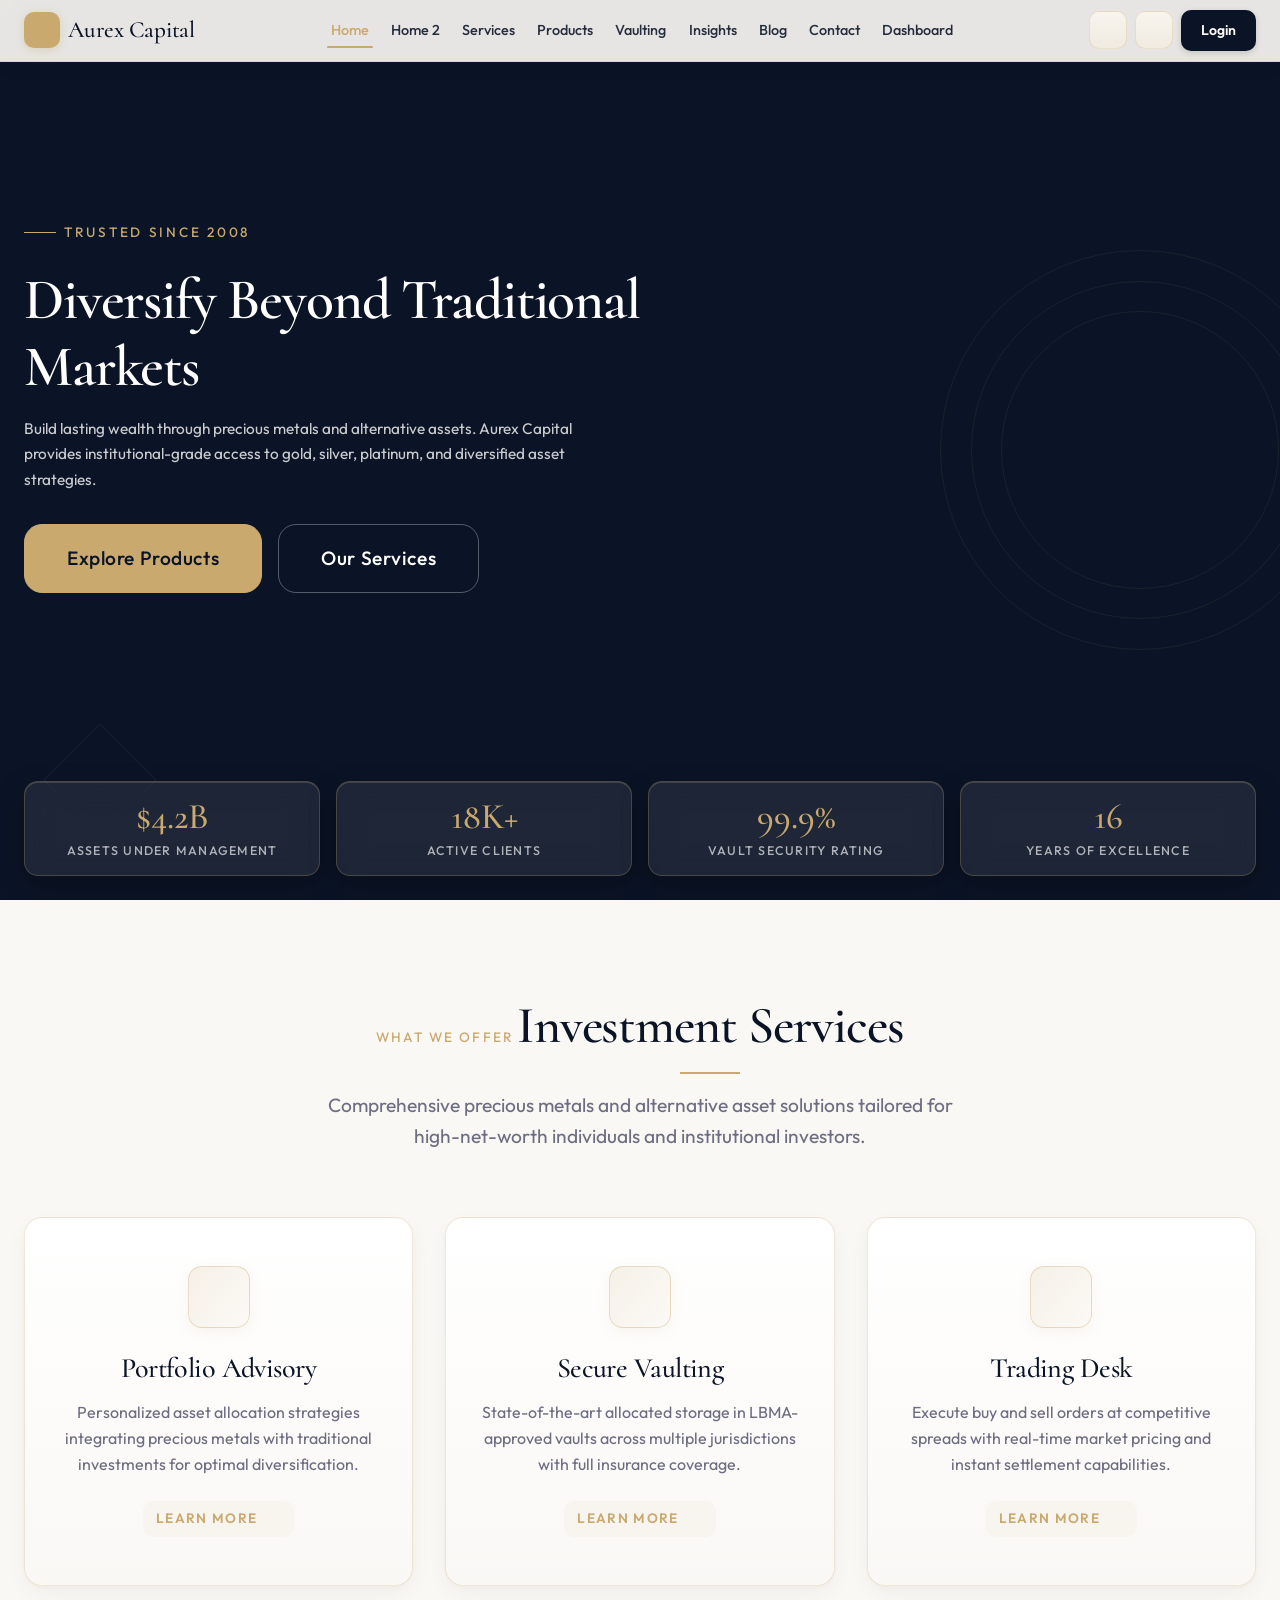
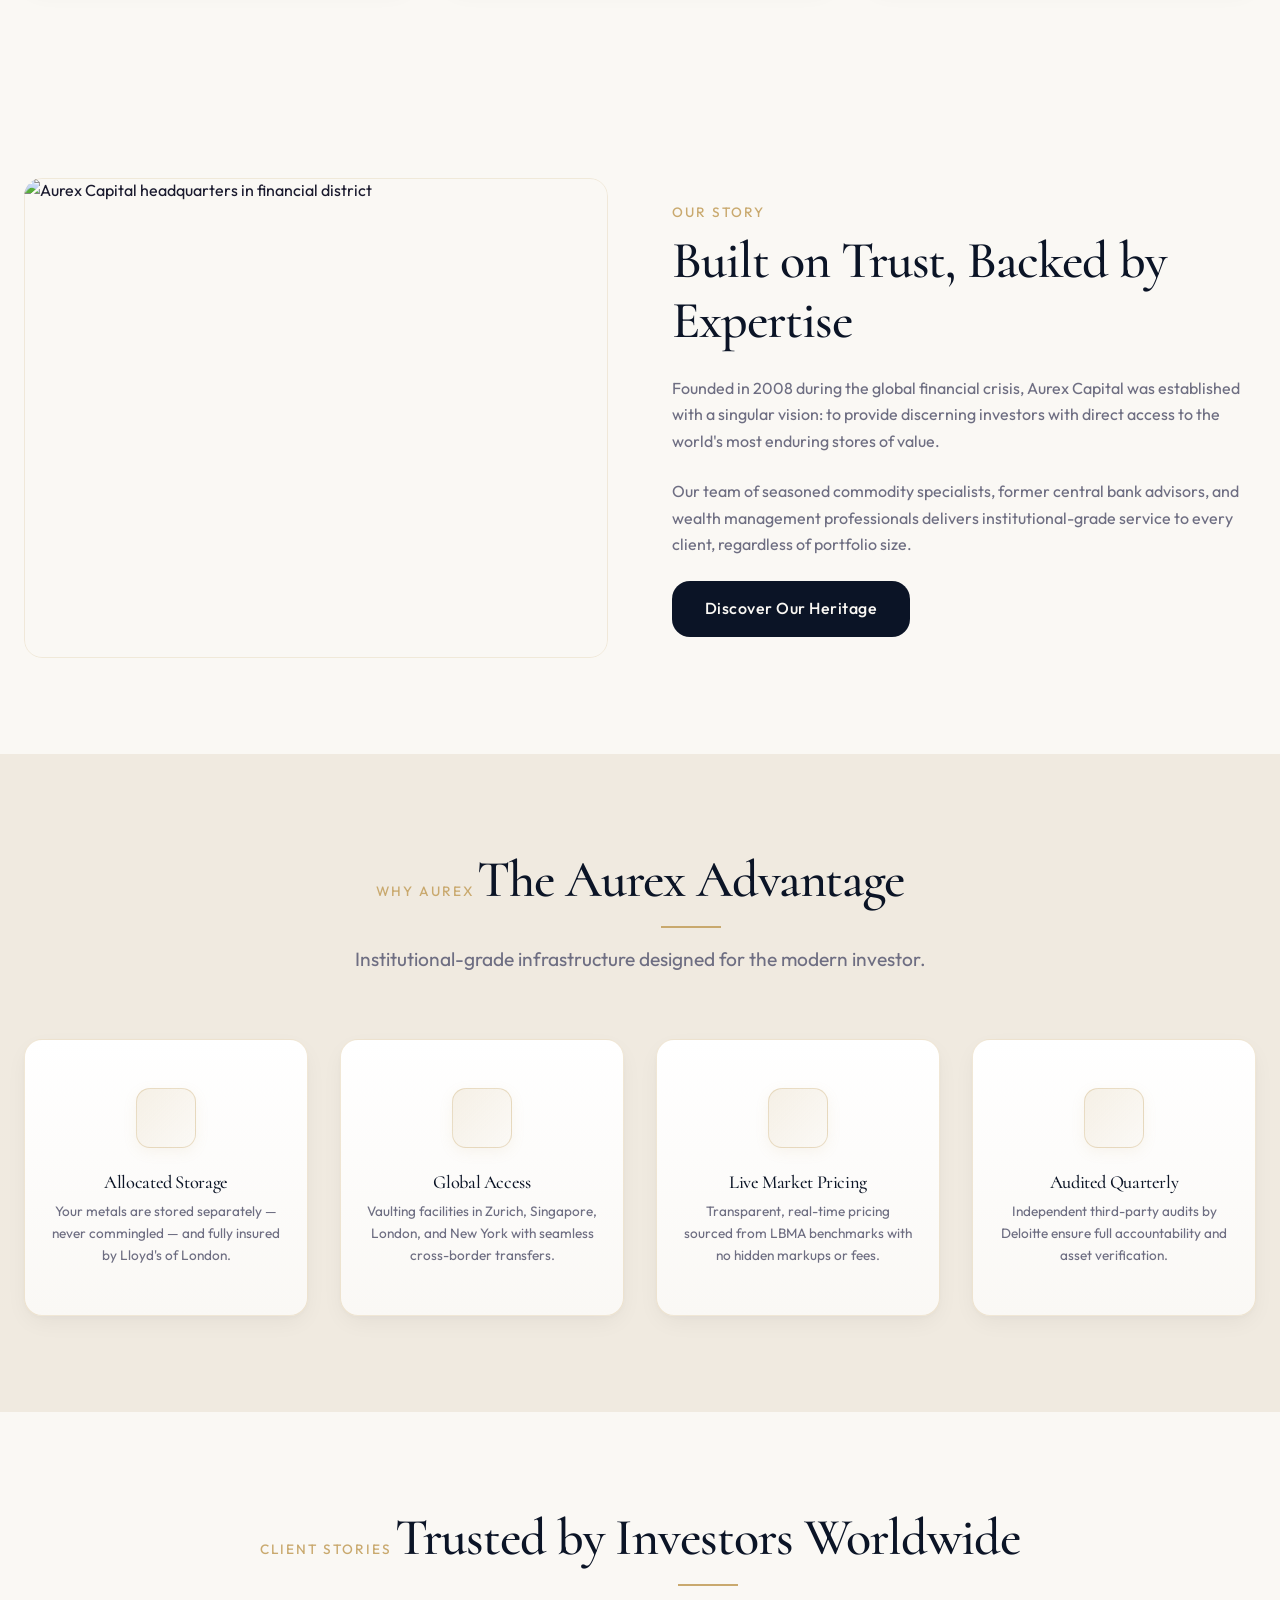
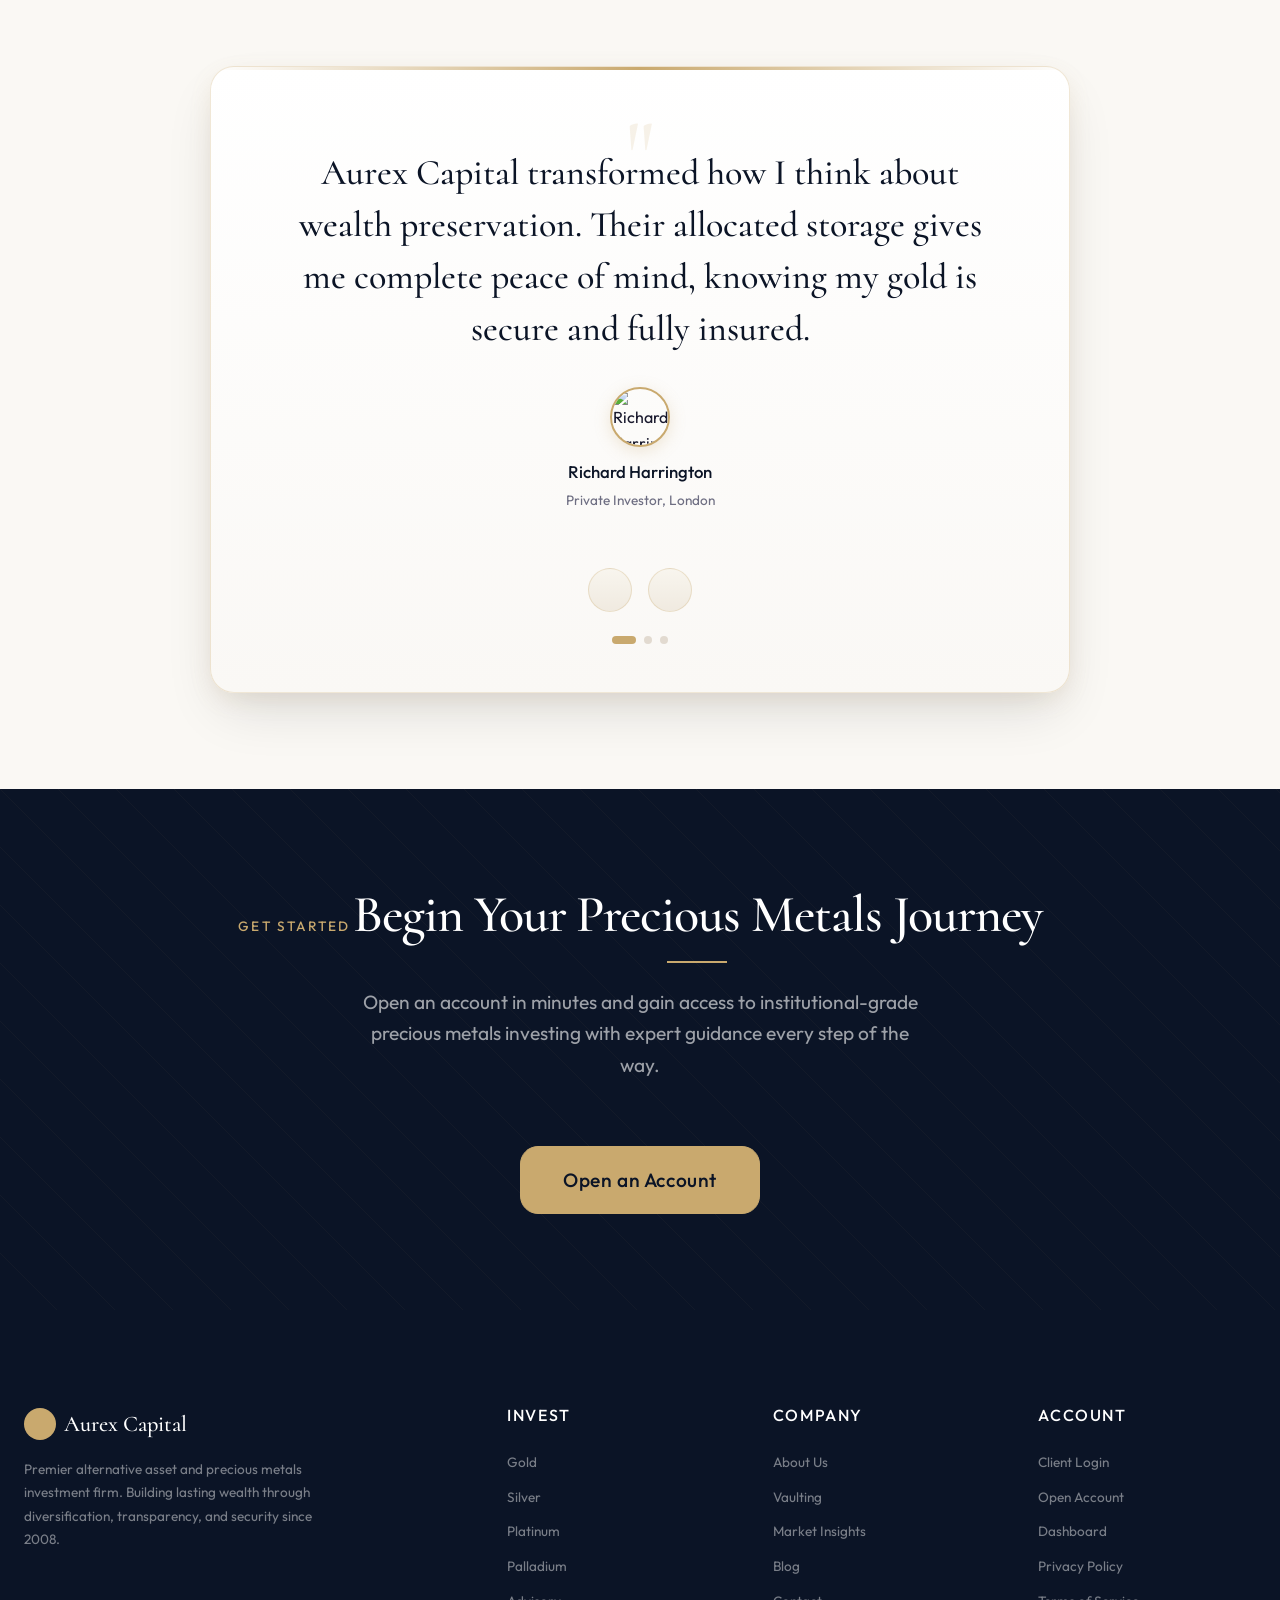
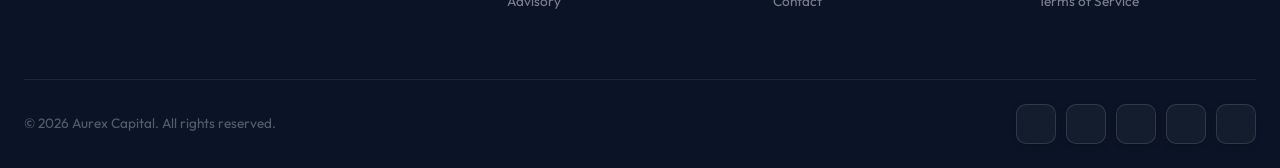
==== index.html @ e2b0d8a0 "Initial commit with updated UI and hero fixes" ====
<!DOCTYPE html>
<html lang="en" data-theme="light">
<head>
  <meta charset="UTF-8">
  <meta name="viewport" content="width=device-width, initial-scale=1.0">
  <title>Aurex Capital — Alternative Asset & Precious Metals</title>
  <meta name="description" content="Aurex Capital is a premier alternative asset and precious metals investment firm offering gold, silver, platinum, and diversified portfolio solutions with secure vaulting.">
  <link rel="icon" type="image/svg+xml" href="assets/images/favicon.svg">
  <link rel="stylesheet" href="assets/css/style.css">
  <link rel="stylesheet" href="assets/css/rtl.css">
  <script src="https://unpkg.com/lucide@latest/dist/umd/lucide.min.js"></script>
  <script type="application/ld+json">
  {
    "@context": "https://schema.org",
    "@type": "FinancialService",
    "name": "Aurex Capital",
    "description": "Alternative asset and precious metals investment firm",
    "url": "https://aurexcapital.com",
    "sameAs": ["https://twitter.com/aurexcapital","https://linkedin.com/company/aurexcapital"]
  }
  </script>
</head>
<body>
  <a href="#main" class="skip-link">Skip to main content</a>

  <!-- ═══ NAVBAR ═══ -->
  <nav class="navbar" role="navigation" aria-label="Main navigation">
    <div class="container navbar__inner">
      <a href="index.html" class="navbar__logo" aria-label="Aurex Capital Home">
        <span class="navbar__logo-icon"><i data-lucide="gem"></i></span>
        Aurex Capital
      </a>

      <div class="navbar__links">
        <a href="index.html" class="navbar__link active">Home</a>
        <a href="home2.html" class="navbar__link">Home 2</a>
        <a href="services.html" class="navbar__link">Services</a>
        <a href="products.html" class="navbar__link">Products</a>
        <a href="vaulting.html" class="navbar__link">Vaulting</a>
        <a href="insights.html" class="navbar__link">Insights</a>
        <a href="blog.html" class="navbar__link">Blog</a>
        <a href="contact.html" class="navbar__link">Contact</a>
        <a href="dashboard.html" class="navbar__link">Dashboard</a>
      </div>

      <div class="navbar__actions">
        <button class="navbar__toggle-btn" data-theme-toggle aria-label="Toggle theme" onclick="toggleTheme()">
          <i data-lucide="moon"></i>
        </button>
        <button class="navbar__toggle-btn" aria-label="Toggle RTL" onclick="toggleRTL()">
          <i data-lucide="arrow-left-right"></i>
        </button>
        <a href="login.html" class="navbar__login-btn">Login</a>
      </div>

      <button class="navbar__hamburger" aria-label="Toggle menu" aria-expanded="false">
        <span></span><span></span><span></span>
      </button>
    </div>

    <!-- Drawer -->
    <div class="navbar__drawer" role="dialog" aria-label="Mobile menu">
      <button class="navbar__drawer-close" aria-label="Close menu"><i data-lucide="x"></i></button>
      <div class="navbar__drawer-links">
        <a href="index.html" class="navbar__drawer-link active">Home</a>
        <a href="home2.html" class="navbar__drawer-link">Home 2</a>
        <a href="services.html" class="navbar__drawer-link">Services</a>
        <a href="products.html" class="navbar__drawer-link">Products</a>
        <a href="vaulting.html" class="navbar__drawer-link">Vaulting</a>
        <a href="insights.html" class="navbar__drawer-link">Insights</a>
        <a href="blog.html" class="navbar__drawer-link">Blog</a>
        <a href="contact.html" class="navbar__drawer-link">Contact</a>
        <a href="dashboard.html" class="navbar__drawer-link">Dashboard</a>
        <a href="login.html" class="navbar__drawer-link">Login</a>
      </div>
      <div class="navbar__drawer-actions">
        <button class="navbar__toggle-btn" data-theme-toggle aria-label="Toggle theme" onclick="toggleTheme()">
          <i data-lucide="moon"></i>
        </button>
        <button class="navbar__toggle-btn" aria-label="Toggle RTL" onclick="toggleRTL()">
          <i data-lucide="arrow-left-right"></i>
        </button>
      </div>
    </div>
    <div class="navbar__overlay"></div>
  </nav>

  <main id="main">
    <!-- ═══ HERO ═══ -->
    <section class="hero">
      <div class="hero__bg">
        <img src="https://images.unsplash.com/photo-1610375461246-83df859d849d?w=1920&q=80" alt="Gold bars arranged in secure vault" loading="eager">
      </div>
      <div class="hero__overlay"></div>
      <div class="hero__deco hero__deco--lines" aria-hidden="true"></div>
      <div class="hero__deco hero__deco--diamond" aria-hidden="true"></div>

      <div class="container">
        <div class="hero__content">
          <span class="hero__label">Trusted Since 2008</span>
          <h1>Diversify Beyond Traditional Markets</h1>
          <p class="hero__desc">Build lasting wealth through precious metals and alternative assets. Aurex Capital provides institutional-grade access to gold, silver, platinum, and diversified asset strategies.</p>
          <div class="hero__btns">
            <a href="products.html" class="btn btn--gold btn--lg">Explore Products</a>
            <a href="services.html" class="btn btn--secondary btn--lg">Our Services</a>
          </div>
        </div>
      </div>

      <div class="hero__stats">
        <div class="container">
          <div class="hero__stats-grid">
            <div class="hero__stat">
              <div class="hero__stat-value">$4.2B</div>
              <div class="hero__stat-label">Assets Under Management</div>
            </div>
            <div class="hero__stat">
              <div class="hero__stat-value">18K+</div>
              <div class="hero__stat-label">Active Clients</div>
            </div>
            <div class="hero__stat">
              <div class="hero__stat-value">99.9%</div>
              <div class="hero__stat-label">Vault Security Rating</div>
            </div>
            <div class="hero__stat">
              <div class="hero__stat-value">16</div>
              <div class="hero__stat-label">Years of Excellence</div>
            </div>
          </div>
        </div>
      </div>
    </section>

    <!-- ═══ SERVICES ═══ -->
    <section class="services" id="services">
      <div class="container">
        <div class="section-header reveal">
          <span class="section-label">What We Offer</span>
          <h2>Investment Services</h2>
          <p>Comprehensive precious metals and alternative asset solutions tailored for high-net-worth individuals and institutional investors.</p>
        </div>
        <div class="grid grid--3">
          <div class="card reveal reveal-delay-1">
            <div class="card__icon"><i data-lucide="bar-chart-3"></i></div>
            <h3>Portfolio Advisory</h3>
            <p>Personalized asset allocation strategies integrating precious metals with traditional investments for optimal diversification.</p>
            <a href="services.html" class="card__link">Learn More <i data-lucide="arrow-right"></i></a>
          </div>
          <div class="card reveal reveal-delay-2">
            <div class="card__icon"><i data-lucide="shield-check"></i></div>
            <h3>Secure Vaulting</h3>
            <p>State-of-the-art allocated storage in LBMA-approved vaults across multiple jurisdictions with full insurance coverage.</p>
            <a href="vaulting.html" class="card__link">Learn More <i data-lucide="arrow-right"></i></a>
          </div>
          <div class="card reveal reveal-delay-3">
            <div class="card__icon"><i data-lucide="repeat"></i></div>
            <h3>Trading Desk</h3>
            <p>Execute buy and sell orders at competitive spreads with real-time market pricing and instant settlement capabilities.</p>
            <a href="products.html" class="card__link">Learn More <i data-lucide="arrow-right"></i></a>
          </div>
        </div>
      </div>
    </section>

    <!-- ═══ ABOUT ═══ -->
    <section class="about" id="about">
      <div class="container">
        <div class="about-split">
          <div class="about-split__img reveal">
            <img src="https://images.unsplash.com/photo-1486406146926-c627a92ad1ab?w=800&q=80" alt="Aurex Capital headquarters in financial district" loading="lazy">
          </div>
          <div class="about-split__content reveal">
            <span class="section-label">Our Story</span>
            <h2>Built on Trust, Backed by Expertise</h2>
            <p>Founded in 2008 during the global financial crisis, Aurex Capital was established with a singular vision: to provide discerning investors with direct access to the world's most enduring stores of value.</p>
            <p>Our team of seasoned commodity specialists, former central bank advisors, and wealth management professionals delivers institutional-grade service to every client, regardless of portfolio size.</p>
            <a href="about.html" class="btn btn--primary">Discover Our Heritage</a>
          </div>
        </div>
      </div>
    </section>

    <!-- ═══ FEATURES ═══ -->
    <section class="features" id="features">
      <div class="container">
        <div class="section-header reveal">
          <span class="section-label">Why Aurex</span>
          <h2>The Aurex Advantage</h2>
          <p>Institutional-grade infrastructure designed for the modern investor.</p>
        </div>
        <div class="grid grid--4">
          <div class="feature-item reveal reveal-delay-1">
            <div class="feature-item__icon"><i data-lucide="lock"></i></div>
            <h4>Allocated Storage</h4>
            <p>Your metals are stored separately — never commingled — and fully insured by Lloyd's of London.</p>
          </div>
          <div class="feature-item reveal reveal-delay-2">
            <div class="feature-item__icon"><i data-lucide="globe"></i></div>
            <h4>Global Access</h4>
            <p>Vaulting facilities in Zurich, Singapore, London, and New York with seamless cross-border transfers.</p>
          </div>
          <div class="feature-item reveal reveal-delay-3">
            <div class="feature-item__icon"><i data-lucide="trending-up"></i></div>
            <h4>Live Market Pricing</h4>
            <p>Transparent, real-time pricing sourced from LBMA benchmarks with no hidden markups or fees.</p>
          </div>
          <div class="feature-item reveal reveal-delay-4">
            <div class="feature-item__icon"><i data-lucide="scan"></i></div>
            <h4>Audited Quarterly</h4>
            <p>Independent third-party audits by Deloitte ensure full accountability and asset verification.</p>
          </div>
        </div>
      </div>
    </section>

    <!-- ═══ TESTIMONIALS ═══ -->
    <section class="testimonials" id="testimonials">
      <div class="container">
        <div class="section-header reveal">
          <span class="section-label">Client Stories</span>
          <h2>Trusted by Investors Worldwide</h2>
        </div>
        <div class="testimonials__slider reveal">
          <div class="testimonials__track">
            <div class="testimonial">
              <p class="testimonial__quote">Aurex Capital transformed how I think about wealth preservation. Their allocated storage gives me complete peace of mind, knowing my gold is secure and fully insured.</p>
              <div class="testimonial__author">
                <img src="https://images.unsplash.com/photo-1560250097-0b93528c311a?w=100&q=80" alt="Richard Harrington" class="testimonial__avatar" loading="lazy">
                <span class="testimonial__name">Richard Harrington</span>
                <span class="testimonial__role">Private Investor, London</span>
              </div>
            </div>
            <div class="testimonial">
              <p class="testimonial__quote">The portfolio advisory team helped us allocate 15% of our endowment into precious metals. The diversification has meaningfully reduced our overall portfolio volatility.</p>
              <div class="testimonial__author">
                <img src="https://images.unsplash.com/photo-1573496359142-b8d87734a5a2?w=100&q=80" alt="Sarah Chen" class="testimonial__avatar" loading="lazy">
                <span class="testimonial__name">Sarah Chen</span>
                <span class="testimonial__role">CIO, Chen Family Office</span>
              </div>
            </div>
            <div class="testimonial">
              <p class="testimonial__quote">What sets Aurex apart is their transparency. Real-time pricing, quarterly audits, and a client portal that lets me see exactly where my assets are stored at any moment.</p>
              <div class="testimonial__author">
                <img src="https://images.unsplash.com/photo-1472099645785-5658abf4ff4e?w=100&q=80" alt="Marcus Adler" class="testimonial__avatar" loading="lazy">
                <span class="testimonial__name">Marcus Adler</span>
                <span class="testimonial__role">Wealth Manager, Zurich</span>
              </div>
            </div>
          </div>
          <div class="testimonials__nav">
            <button class="prev-btn" aria-label="Previous testimonial"><i data-lucide="chevron-left"></i></button>
            <button class="next-btn" aria-label="Next testimonial"><i data-lucide="chevron-right"></i></button>
          </div>
          <div class="testimonials__dots"></div>
        </div>
      </div>
    </section>

    <!-- ═══ CTA ═══ -->
    <section class="cta">
      <div class="cta__deco" aria-hidden="true"></div>
      <div class="container">
        <div class="section-header reveal">
          <span class="section-label">Get Started</span>
          <h2>Begin Your Precious Metals Journey</h2>
          <p>Open an account in minutes and gain access to institutional-grade precious metals investing with expert guidance every step of the way.</p>
        </div>
        <div class="reveal" style="text-align:center;">
          <a href="register.html" class="btn btn--gold btn--lg">Open an Account</a>
        </div>
      </div>
    </section>
  </main>

  <!-- ═══ FOOTER ═══ -->
  <footer class="footer">
    <div class="container">
      <div class="footer__grid">
        <div class="footer__brand">
          <div class="footer__logo">
            <span class="footer__logo-icon"><i data-lucide="gem"></i></span>
            Aurex Capital
          </div>
          <p>Premier alternative asset and precious metals investment firm. Building lasting wealth through diversification, transparency, and security since 2008.</p>
        </div>
        <div class="footer__col">
          <h4>Invest</h4>
          <ul>
            <li><a href="products.html">Gold</a></li>
            <li><a href="products.html">Silver</a></li>
            <li><a href="products.html">Platinum</a></li>
            <li><a href="products.html">Palladium</a></li>
            <li><a href="services.html">Advisory</a></li>
          </ul>
        </div>
        <div class="footer__col">
          <h4>Company</h4>
          <ul>
            <li><a href="about.html">About Us</a></li>
            <li><a href="vaulting.html">Vaulting</a></li>
            <li><a href="insights.html">Market Insights</a></li>
            <li><a href="blog.html">Blog</a></li>
            <li><a href="contact.html">Contact</a></li>
          </ul>
        </div>
        <div class="footer__col">
          <h4>Account</h4>
          <ul>
            <li><a href="login.html">Client Login</a></li>
            <li><a href="register.html">Open Account</a></li>
            <li><a href="dashboard.html">Dashboard</a></li>
            <li><a href="#">Privacy Policy</a></li>
            <li><a href="#">Terms of Service</a></li>
          </ul>
        </div>
      </div>
      <div class="footer__bottom">
        <p>&copy; 2026 Aurex Capital. All rights reserved.</p>
        <div class="footer__socials">
          <a href="#" class="footer__social" aria-label="LinkedIn" title="LinkedIn"><i data-lucide="linkedin"></i></a>
          <a href="#" class="footer__social" aria-label="Twitter" title="Twitter / X"><i data-lucide="twitter"></i></a>
          <a href="#" class="footer__social" aria-label="Instagram" title="Instagram"><i data-lucide="instagram"></i></a>
          <a href="#" class="footer__social" aria-label="YouTube" title="YouTube"><i data-lucide="youtube"></i></a>
          <a href="#" class="footer__social" aria-label="Facebook" title="Facebook"><i data-lucide="facebook"></i></a>
        </div>
      </div>
    </div>
  </footer>

  <script src="assets/js/main.js"></script>
</body>
</html>
---- assets/css/style.css ----
/* ═══════════════════════════════════════════════════════════════════
   AUREX CAPITAL — DESIGN SYSTEM & STYLES
   Aesthetic: Luxury-Refined Art-Deco
   Colors: Deep Navy · Burnished Gold · Warm Ivory
   ═══════════════════════════════════════════════════════════════════ */

/* ── Google Fonts ────────────────────────────────────────────────── */
@import url('https://fonts.googleapis.com/css2?family=Cormorant:ital,wght@0,300..700;1,300..700&family=Outfit:wght@100..900&display=swap');

/* ── CSS Custom Properties ───────────────────────────────────────── */
:root {
  /* Brand */
  --gold: #C9A96E;
  --gold-light: #D9C08E;
  --gold-dark: #A8894E;
  --navy: #0B1426;
  --navy-light: #162040;
  --ivory: #F5F0E8;

  /* Semantic Colors */
  --color-bg: #FAF8F4;
  --color-surface: #FFFFFF;
  --color-surface-alt: #F0EAE0;
  --color-text: #1A1A2E;
  --color-text-muted: #6E6E82;
  --color-heading: #0B1426;
  --color-border: #E2DAD0;
  --color-accent: #C9A96E;
  --color-primary-btn-bg: #0B1426;
  --color-primary-btn-text: #FAF8F4;
  --color-secondary-btn-bg: transparent;
  --color-secondary-btn-text: #0B1426;
  --color-secondary-btn-border: #0B1426;
  --color-error: #C94444;
  --color-success: #3A8A5C;
  --color-overlay: rgba(11, 20, 38, 0.55);
  --color-nav-bg: rgba(250, 248, 244, 0.92);
  --color-drawer-bg: #FFFFFF;
  --color-gold-glow: rgba(201, 169, 110, 0.15);

  /* Typography */
  --font-heading: 'Cormorant', serif;
  --font-body: 'Outfit', sans-serif;

  /* Weights */
  --weight-h1: 580;
  --weight-h2: 540;
  --weight-h3: 520;
  --weight-h4: 500;
  --weight-body: 420;
  --weight-lead: 460;
  --weight-btn: 510;
  --weight-label: 470;
  --weight-caption: 400;
  --weight-bold-inline: 500;

  /* Sizes */
  --size-h1: 4.5rem;
  --size-h2: 3.25rem;
  --size-h3: 2.25rem;
  --size-h4: 1.75rem;
  --size-body: 1rem;
  --size-lead: 1.2rem;
  --size-btn: 1rem;
  --size-label: 0.95rem;
  --size-caption: 0.85rem;

  /* Spacing (8px base) */
  --space-1: 0.5rem;
  --space-2: 1rem;
  --space-3: 1.5rem;
  --space-4: 2rem;
  --space-5: 3rem;
  --space-6: 4rem;
  --space-7: 6rem;
  --space-8: 8rem;

  /* Border Radius System */
  --radius-xs: 6px;
  --radius-sm: 10px;
  --radius-md: 14px;
  --radius: 18px;
  --radius-lg: 24px;
  --radius-xl: 32px;
  --radius-full: 9999px;

  /* Shadow System */
  --shadow-sm: 0 2px 8px rgba(11, 20, 38, 0.04);
  --shadow: 0 4px 20px -2px rgba(11, 20, 38, 0.06), 0 2px 6px -1px rgba(11, 20, 38, 0.03);
  --shadow-lg: 0 16px 36px -6px rgba(11, 20, 38, 0.10), 0 4px 12px -2px rgba(11, 20, 38, 0.04);
  --shadow-xl: 0 24px 56px -12px rgba(11, 20, 38, 0.14), 0 8px 24px -4px rgba(201, 169, 110, 0.16);

  /* Box UI Design System Tokens */
  --box-bg: linear-gradient(180deg, #FFFFFF 0%, #FAF8F5 100%);
  --box-bg-elevated: linear-gradient(180deg, #FFFFFF 0%, #F5F0E8 100%);
  --box-bg-subtle: linear-gradient(180deg, #F8F5EE 0%, #F0EAE0 100%);
  --box-bg-glass: rgba(255, 255, 255, 0.88);
  --box-border: rgba(201, 169, 110, 0.28);
  --box-border-subtle: rgba(11, 20, 38, 0.08);
  --box-border-hover: rgba(201, 169, 110, 0.75);
  --box-shadow: 0 2px 4px rgba(11, 20, 38, 0.02), 0 8px 24px -4px rgba(11, 20, 38, 0.06), inset 0 1px 0 rgba(255, 255, 255, 0.95);
  --box-shadow-hover: 0 20px 40px -8px rgba(11, 20, 38, 0.12), 0 4px 14px -2px rgba(11, 20, 38, 0.05), 0 0 28px -4px rgba(201, 169, 110, 0.28), inset 0 1px 0 #FFFFFF;
  --box-shadow-elevated: 0 24px 56px -12px rgba(11, 20, 38, 0.14), 0 8px 24px -4px rgba(201, 169, 110, 0.18), inset 0 1px 0 #FFFFFF;
  --box-stat-bg: rgba(255, 255, 255, 0.08);
  --box-stat-border: rgba(201, 169, 110, 0.25);

  /* Transitions */
  --transition: 0.3s cubic-bezier(0.2, 0.8, 0.2, 1);
  --transition-slow: 0.5s cubic-bezier(0.2, 0.8, 0.2, 1);

  /* Container */
  --container-max: 1280px;
  --container-narrow: 960px;
  --container-padding: var(--space-3);
}

/* ── Dark Mode Overrides ─────────────────────────────────────────── */
[data-theme="dark"] {
  --color-bg: #0A0E1A;
  --color-surface: #131A2C;
  --color-surface-alt: #1A2340;
  --color-text: #EDE8DF;
  --color-text-muted: #8A8A9C;
  --color-heading: #F0EBE3;
  --color-border: #263050;
  --color-primary-btn-bg: #C9A96E;
  --color-primary-btn-text: #0A0E1A;
  --color-secondary-btn-text: #C9A96E;
  --color-secondary-btn-border: #C9A96E;
  --color-overlay: rgba(0, 0, 0, 0.6);
  --color-nav-bg: rgba(10, 14, 26, 0.92);
  --color-drawer-bg: #131A2C;
  --color-gold-glow: rgba(201, 169, 110, 0.10);
  --shadow-sm: 0 2px 8px rgba(0, 0, 0, 0.3);
  --shadow: 0 4px 24px -2px rgba(0, 0, 0, 0.45);
  --shadow-lg: 0 16px 40px rgba(0, 0, 0, 0.55);
  --shadow-xl: 0 28px 60px rgba(0, 0, 0, 0.75);

  /* Dark Mode Box UI Tokens */
  --box-bg: linear-gradient(180deg, #151D30 0%, #0F1626 100%);
  --box-bg-elevated: linear-gradient(180deg, #1A243C 0%, #121A2C 100%);
  --box-bg-subtle: linear-gradient(180deg, #1C2742 0%, #151E32 100%);
  --box-bg-glass: rgba(19, 26, 44, 0.88);
  --box-border: rgba(201, 169, 110, 0.22);
  --box-border-subtle: rgba(255, 255, 255, 0.08);
  --box-border-hover: rgba(201, 169, 110, 0.85);
  --box-shadow: 0 4px 24px -2px rgba(0, 0, 0, 0.5), 0 2px 6px rgba(0, 0, 0, 0.35), inset 0 1px 0 rgba(201, 169, 110, 0.18);
  --box-shadow-hover: 0 24px 50px -10px rgba(0, 0, 0, 0.75), 0 0 35px rgba(201, 169, 110, 0.3), inset 0 1px 0 rgba(201, 169, 110, 0.4);
  --box-shadow-elevated: 0 30px 65px -12px rgba(0, 0, 0, 0.88), 0 0 40px rgba(201, 169, 110, 0.24), inset 0 1px 0 rgba(201, 169, 110, 0.45);
  --box-stat-bg: rgba(255, 255, 255, 0.04);
  --box-stat-border: rgba(201, 169, 110, 0.22);
}

/* ── Reset ───────────────────────────────────────────────────────── */
*, *::before, *::after {
  margin: 0;
  padding: 0;
  box-sizing: border-box;
}

html {
  scroll-behavior: smooth;
  -webkit-text-size-adjust: 100%;
}

body {
  font-family: var(--font-body);
  font-weight: var(--weight-body);
  font-size: var(--size-body);
  line-height: 1.6;
  color: var(--color-text);
  background-color: var(--color-bg);
  transition: background var(--transition), color var(--transition);
  overflow-x: hidden;
  -webkit-font-smoothing: antialiased;
  -moz-osx-font-smoothing: grayscale;
}

img {
  max-width: 100%;
  height: auto;
  display: block;
}

a {
  text-decoration: none;
  color: inherit;
  transition: color var(--transition);
}

ul, ol {
  list-style: none;
}

button, input, textarea, select {
  font-family: inherit;
  font-size: inherit;
  border: none;
  outline: none;
  background: none;
}

button {
  cursor: pointer;
}

/* ── Typography ──────────────────────────────────────────────────── */
h1, h2, h3, h4, h5, h6 {
  font-family: var(--font-heading);
  color: var(--color-heading);
  line-height: 1.15;
  letter-spacing: -0.02em;
  transition: color var(--transition);
}

h1 {
  font-size: var(--size-h1);
  font-weight: var(--weight-h1);
}

h2 {
  font-size: var(--size-h2);
  font-weight: var(--weight-h2);
}

h3 {
  font-size: var(--size-h3);
  font-weight: var(--weight-h3);
}

h4 {
  font-size: var(--size-h4);
  font-weight: var(--weight-h4);
}

p {
  line-height: 1.65;
  color: var(--color-text-muted);
  transition: color var(--transition);
}

.lead {
  font-size: var(--size-lead);
  font-weight: var(--weight-lead);
  line-height: 1.6;
}

.text-accent {
  color: var(--color-accent);
}

.text-center {
  text-align: center;
}

/* ── Layout ──────────────────────────────────────────────────────── */
.container {
  width: 100%;
  max-width: var(--container-max);
  margin-inline: auto;
  padding-inline: var(--container-padding);
}

.container--narrow {
  max-width: var(--container-narrow);
}

section {
  padding-block: var(--space-7);
}

.section-header {
  text-align: center;
  margin-block-end: var(--space-6);
}

.section-header h2 {
  margin-block-end: var(--space-2);
  position: relative;
  display: inline-block;
}

.section-header p {
  max-width: 640px;
  margin-inline: auto;
  font-size: var(--size-lead);
}

.section-label {
  display: inline-block;
  font-family: var(--font-body);
  font-size: var(--size-caption);
  font-weight: var(--weight-label);
  text-transform: uppercase;
  letter-spacing: 0.15em;
  color: var(--color-accent);
  margin-block-end: var(--space-1);
}

/* Gold decorative line under section headers */
.section-header h2::after {
  content: '';
  display: block;
  width: 60px;
  height: 2px;
  background: var(--gold);
  margin-inline: auto;
  margin-block-start: var(--space-2);
}

/* ── Grid System ─────────────────────────────────────────────────── */
.grid {
  display: grid;
  gap: var(--space-4);
}

.grid--2 { grid-template-columns: repeat(2, 1fr); }
.grid--3 { grid-template-columns: repeat(3, 1fr); }
.grid--4 { grid-template-columns: repeat(4, 1fr); }

/* ── Buttons ─────────────────────────────────────────────────────── */
.btn {
  display: inline-flex;
  align-items: center;
  justify-content: center;
  gap: var(--space-1);
  padding: 14px 32px;
  font-family: var(--font-body);
  font-size: var(--size-btn);
  font-weight: var(--weight-btn);
  letter-spacing: 0.03em;
  border-radius: var(--radius);
  transition: all var(--transition);
  white-space: nowrap;
  cursor: pointer;
  position: relative;
  overflow: hidden;
}

.btn--primary {
  background: var(--color-primary-btn-bg);
  color: var(--color-primary-btn-text);
  border: 1px solid transparent;
}

.btn--primary:hover {
  background: var(--gold);
  color: var(--navy);
  transform: translateY(-2px);
  box-shadow: 0 6px 24px var(--color-gold-glow);
}

.btn--secondary {
  background: var(--color-secondary-btn-bg);
  color: var(--color-secondary-btn-text);
  border: 1px solid var(--color-secondary-btn-border);
}

.btn--secondary:hover {
  background: var(--color-secondary-btn-border);
  color: var(--color-primary-btn-text);
  transform: translateY(-2px);
}

.btn--gold {
  background: var(--gold);
  color: var(--navy);
  border: 1px solid var(--gold);
}

.btn--gold:hover {
  background: var(--gold-dark);
  border-color: var(--gold-dark);
  transform: translateY(-2px);
  box-shadow: 0 6px 24px var(--color-gold-glow);
}

.btn--sm {
  padding: 10px 22px;
  font-size: var(--size-caption);
}

.btn--lg {
  padding: 18px 42px;
  font-size: var(--size-lead);
}

.btn i {
  width: 18px;
  height: 18px;
}

/* Focus states */
.btn:focus-visible {
  outline: 2px solid var(--gold);
  outline-offset: 2px;
}

/* ═══════════════════════════════════════════════════════════════════
   NAVBAR
   ═══════════════════════════════════════════════════════════════════ */
.navbar {
  position: fixed;
  top: 0;
  inset-inline: 0;
  z-index: 1000;
  padding-block: 10px;
  background: var(--color-nav-bg);
  backdrop-filter: blur(16px);
  -webkit-backdrop-filter: blur(16px);
  border-block-end: 1px solid var(--box-border);
  box-shadow: 0 4px 20px -2px rgba(11, 20, 38, 0.08);
  transition: all var(--transition);
}

.navbar.scrolled {
  background: var(--color-nav-bg);
  backdrop-filter: blur(20px);
  -webkit-backdrop-filter: blur(20px);
  border-block-end: 1px solid var(--box-border-hover);
  box-shadow: 0 8px 24px -4px rgba(11, 20, 38, 0.16);
  padding-block: 8px;
}

.navbar__inner {
  display: flex;
  align-items: center;
  justify-content: space-between;
  gap: 12px;
}

.navbar__logo {
  display: flex;
  align-items: center;
  gap: 8px;
  font-family: var(--font-heading);
  font-size: 1.45rem;
  font-weight: var(--weight-h3);
  color: var(--color-heading);
  letter-spacing: -0.01em;
  z-index: 1001;
  flex-shrink: 0;
  white-space: nowrap;
  text-decoration: none;
}

.navbar__logo-icon {
  width: 36px;
  height: 36px;
  background: var(--gold);
  border-radius: var(--radius-sm);
  display: flex;
  align-items: center;
  justify-content: center;
  color: var(--navy);
  flex-shrink: 0;
  box-shadow: 0 2px 8px rgba(201, 169, 110, 0.35);
}

.navbar__logo-icon i {
  width: 20px;
  height: 20px;
}

.navbar__links {
  display: flex;
  align-items: center;
  gap: clamp(8px, 1.1vw, 16px);
  flex-shrink: 1;
  flex-wrap: nowrap;
}

.navbar__link {
  font-size: 0.9rem;
  font-weight: 500;
  color: var(--color-heading);
  opacity: 0.88;
  position: relative;
  padding: 6px 4px;
  white-space: nowrap;
  transition: all var(--transition);
  text-decoration: none;
}

.navbar__link::after {
  content: '';
  position: absolute;
  inset-inline-start: 0;
  bottom: 0;
  width: 0;
  height: 2px;
  background: var(--gold);
  border-radius: 1px;
  transition: width var(--transition);
}

.navbar__link:hover,
.navbar__link.active {
  color: var(--gold);
  opacity: 1;
}

.navbar__link:hover::after,
.navbar__link.active::after {
  width: 100%;
}

.navbar__actions {
  display: flex;
  align-items: center;
  gap: 8px;
  flex-shrink: 0;
}

.navbar__toggle-btn {
  width: 38px;
  height: 38px;
  border-radius: var(--radius-sm);
  display: inline-flex;
  align-items: center;
  justify-content: center;
  color: var(--color-heading);
  background: var(--box-bg-subtle);
  border: 1px solid var(--box-border);
  transition: all var(--transition);
  flex-shrink: 0;
  cursor: pointer;
}

.navbar__toggle-btn:hover {
  background: rgba(201, 169, 110, 0.16);
  color: var(--gold);
  border-color: var(--gold);
  transform: translateY(-1px);
}

.navbar__toggle-btn i {
  width: 18px;
  height: 18px;
}

.navbar__login-btn {
  padding: 9px 20px;
  font-size: 0.88rem;
  font-weight: 600;
  background: var(--color-primary-btn-bg);
  color: var(--color-primary-btn-text);
  border-radius: var(--radius-sm);
  transition: all var(--transition);
  white-space: nowrap;
  flex-shrink: 0;
  text-decoration: none;
  box-shadow: 0 2px 6px rgba(0, 0, 0, 0.15);
}

.navbar__login-btn:hover {
  background: var(--gold);
  color: var(--navy);
  transform: translateY(-1px);
  box-shadow: 0 4px 14px rgba(201, 169, 110, 0.3);
}

/* Hamburger */
.navbar__hamburger {
  display: none;
  flex-direction: column;
  justify-content: center;
  align-items: center;
  width: 40px;
  height: 40px;
  gap: 5px;
  cursor: pointer;
  z-index: 1001;
  background: var(--box-bg-subtle);
  border: 1px solid var(--box-border);
  border-radius: var(--radius-sm);
  transition: all var(--transition);
  flex-shrink: 0;
}

.navbar__hamburger:hover {
  border-color: var(--gold);
  background: rgba(201, 169, 110, 0.12);
}

.navbar__hamburger span {
  display: block;
  width: 20px;
  height: 2px;
  background: var(--color-heading);
  transition: all var(--transition);
  border-radius: 1px;
}

.navbar__hamburger.open span:nth-child(1) {
  transform: rotate(45deg) translate(4px, 5px);
}
.navbar__hamburger.open span:nth-child(2) {
  opacity: 0;
}
.navbar__hamburger.open span:nth-child(3) {
  transform: rotate(-45deg) translate(4px, -5px);
}

/* Drawer */
.navbar__drawer {
  position: fixed;
  top: 0;
  inset-inline-end: 0;
  width: min(340px, 88vw);
  height: 100vh;
  height: 100dvh;
  max-height: 100dvh;
  background: var(--color-drawer-bg);
  box-shadow: var(--shadow-xl);
  transform: translateX(100%);
  transition: transform var(--transition);
  z-index: 1200;
  display: none;
  flex-direction: column;
  padding: 16px 20px;
  overflow-y: auto;
  -webkit-overflow-scrolling: touch;
}

[dir="rtl"] .navbar__drawer {
  transform: translateX(-100%);
}

.navbar__drawer.open {
  transform: translateX(0);
}

.navbar__drawer-close {
  position: absolute;
  top: 14px;
  inset-inline-end: 16px;
  width: 38px;
  height: 38px;
  display: flex;
  align-items: center;
  justify-content: center;
  color: var(--color-heading);
  background: var(--box-bg-subtle);
  border-radius: var(--radius-sm);
  border: 1px solid var(--box-border);
  transition: all var(--transition);
  cursor: pointer;
  z-index: 10;
}

.navbar__drawer-close:hover {
  background: rgba(201, 169, 110, 0.16);
  color: var(--gold);
  border-color: var(--gold);
}

.navbar__drawer-close i {
  width: 20px;
  height: 20px;
}

.navbar__drawer-links {
  display: flex;
  flex-direction: column;
  gap: 3px;
  margin-block-start: 46px;
  margin-block-end: 14px;
}

.navbar__drawer-link {
  display: flex;
  align-items: center;
  padding: 10px 14px;
  min-height: 42px;
  font-size: 0.95rem;
  font-weight: 500;
  color: var(--color-heading);
  border-radius: var(--radius-sm);
  border-block-end: 1px solid var(--box-border-subtle);
  transition: all var(--transition);
  text-decoration: none;
}

.navbar__drawer-link:hover,
.navbar__drawer-link.active {
  background: var(--box-bg-subtle);
  color: var(--gold);
  border-color: var(--box-border);
  padding-inline-start: 18px;
}

.navbar__drawer-link.active {
  font-weight: 600;
}

.navbar__drawer-link[href="login.html"] {
  background: var(--gold);
  color: var(--navy) !important;
  font-weight: 600;
  justify-content: center;
  margin-block-start: 10px;
  box-shadow: 0 4px 14px rgba(201, 169, 110, 0.28);
}

.navbar__drawer-link[href="login.html"]:hover {
  background: #E2C17C;
  transform: translateY(-1px);
}

.navbar__drawer-actions {
  display: flex;
  align-items: center;
  gap: 10px;
  margin-block-start: auto;
  padding-block-start: 14px;
  border-block-start: 1px solid var(--box-border);
  flex-wrap: wrap;
}

.navbar__drawer-actions .navbar__toggle-btn {
  flex: 1;
  height: 42px;
  border-radius: var(--radius-sm);
  display: inline-flex;
  align-items: center;
  justify-content: center;
  gap: 8px;
  font-size: 0.85rem;
  font-weight: 500;
  background: var(--box-bg-subtle);
  border: 1px solid var(--box-border);
  color: var(--color-heading);
}

/* Overlay */
.navbar__overlay {
  position: fixed;
  inset: 0;
  background: var(--color-overlay);
  z-index: 1150;
  opacity: 0;
  visibility: hidden;
  transition: all var(--transition);
}

.navbar__overlay.active {
  opacity: 1;
  visibility: visible;
}


/* ═══════════════════════════════════════════════════════════════════
   HERO SECTION
   ═══════════════════════════════════════════════════════════════════ */
.hero {
  min-height: 100vh;
  min-height: 100dvh;
  display: flex;
  flex-direction: column;
  justify-content: space-between;
  position: relative;
  overflow: hidden;
  background: var(--navy);
  padding-block-start: calc(75px + var(--space-3));
  padding-block-end: var(--space-3);
  gap: var(--space-3);
}

.hero > .container {
  margin-block-start: auto;
  margin-block-end: 0;
  position: relative;
  z-index: 4;
}

.hero__bg {
  position: absolute;
  inset: 0;
  z-index: 0;
}

.hero__bg img {
  width: 100%;
  height: 100%;
  object-fit: cover;
  opacity: 0.35;
}

.hero__overlay {
  position: absolute;
  inset: 0;
  background: linear-gradient(135deg, rgba(11, 20, 38, 0.85) 0%, rgba(11, 20, 38, 0.5) 100%);
  z-index: 1;
}

/* Art-deco decorative elements */
.hero__deco {
  position: absolute;
  z-index: 1;
  opacity: 0.08;
}

.hero__deco--lines {
  inset-inline-end: -60px;
  top: 50%;
  transform: translateY(-50%);
  width: 400px;
  height: 400px;
  border: 1px solid var(--gold);
  border-radius: 50%;
}

.hero__deco--lines::before {
  content: '';
  position: absolute;
  inset: 30px;
  border: 1px solid var(--gold);
  border-radius: 50%;
}

.hero__deco--lines::after {
  content: '';
  position: absolute;
  inset: 60px;
  border: 1px solid var(--gold);
  border-radius: 50%;
}

.hero__deco--diamond {
  inset-inline-start: 60px;
  bottom: 80px;
  width: 80px;
  height: 80px;
  border: 1px solid var(--gold);
  transform: rotate(45deg);
}

.hero__content {
  position: relative;
  z-index: 2;
  max-width: 720px;
}

.hero__label {
  display: inline-flex;
  align-items: center;
  gap: var(--space-1);
  font-size: var(--size-caption);
  font-weight: var(--weight-label);
  text-transform: uppercase;
  letter-spacing: 0.2em;
  color: var(--gold);
  margin-block-end: var(--space-3);
  opacity: 0;
  animation: fadeSlideUp 0.8s ease forwards;
  animation-delay: 0.2s;
}

.hero__label::before {
  content: '';
  width: 32px;
  height: 1px;
  background: var(--gold);
}

.hero h1 {
  color: #FFFFFF;
  font-size: clamp(2.4rem, 4.5vw, var(--size-h1));
  line-height: 1.15;
  margin-block-end: var(--space-2);
  opacity: 0;
  animation: fadeSlideUp 0.8s ease forwards;
  animation-delay: 0.4s;
}

.hero__desc {
  font-size: clamp(0.95rem, 1.2vw, var(--size-lead));
  color: rgba(255, 255, 255, 0.78);
  margin-block-end: var(--space-4);
  max-width: 580px;
  line-height: 1.65;
  opacity: 0;
  animation: fadeSlideUp 0.8s ease forwards;
  animation-delay: 0.6s;
}

.hero__btns {
  display: flex;
  flex-wrap: wrap;
  gap: var(--space-2);
  position: relative;
  z-index: 5;
  margin-block-end: var(--space-3);
  opacity: 0;
  animation: fadeSlideUp 0.8s ease forwards;
  animation-delay: 0.8s;
}

.hero__btns .btn--secondary {
  border-color: rgba(255, 255, 255, 0.3);
  color: #FFFFFF;
}

.hero__btns .btn--secondary:hover {
  background: rgba(255, 255, 255, 0.1);
  border-color: rgba(255, 255, 255, 0.5);
}

/* Hero Stats Bar — Elevated Glassmorphic Stat Boxes in Normal Document Flow */
.hero__stats {
  position: relative;
  width: 100%;
  z-index: 3;
  margin-block-start: auto;
  padding-block-start: var(--space-3);
}

.hero__stats-grid {
  display: grid;
  grid-template-columns: repeat(4, 1fr);
  gap: var(--space-2);
}

.hero__stat {
  padding: 14px 18px;
  text-align: center;
  background: var(--box-stat-bg);
  border: 1px solid var(--box-stat-border);
  border-radius: var(--radius-md);
  backdrop-filter: blur(16px);
  -webkit-backdrop-filter: blur(16px);
  box-shadow: 0 10px 28px rgba(0, 0, 0, 0.25), inset 0 1px 0 rgba(255, 255, 255, 0.14);
  transition: all var(--transition);
  position: relative;
  overflow: hidden;
}

.hero__stat::before {
  content: '';
  position: absolute;
  top: 0;
  inset-inline: 0;
  height: 2px;
  background: linear-gradient(90deg, transparent, var(--gold), transparent);
  opacity: 0;
  transition: opacity var(--transition);
}

.hero__stat:hover {
  transform: translateY(-4px);
  border-color: var(--gold);
  background: rgba(255, 255, 255, 0.12);
  box-shadow: 0 14px 36px rgba(0, 0, 0, 0.35), 0 0 24px var(--color-gold-glow), inset 0 1px 0 rgba(255, 255, 255, 0.25);
}

.hero__stat:hover::before {
  opacity: 1;
}

.hero__stat-value {
  font-family: var(--font-heading);
  font-size: var(--size-h3);
  font-weight: var(--weight-h3);
  color: var(--gold);
  line-height: 1.15;
}

.hero__stat-label {
  font-size: 0.78rem;
  color: rgba(255, 255, 255, 0.65);
  margin-block-start: 4px;
  text-transform: uppercase;
  letter-spacing: 0.1em;
  font-weight: 500;
}

/* Optimize hero layout for shorter desktop/laptop viewports (e.g. height ≤ 760px) */
@media (max-height: 760px) {
  .hero {
    padding-block-start: calc(70px + var(--space-1));
    padding-block-end: var(--space-2);
    gap: var(--space-2);
  }

  .hero__label {
    margin-block-end: var(--space-1);
    font-size: 0.72rem;
  }

  .hero h1 {
    font-size: clamp(1.85rem, 3.6vw, 2.5rem);
    margin-block-end: var(--space-1);
  }

  .hero__desc {
    font-size: 0.95rem;
    line-height: 1.5;
    margin-block-end: var(--space-2);
    max-width: 520px;
  }

  .hero__btns {
    margin-block-end: var(--space-2);
  }

  .hero__btns .btn {
    padding: 10px 22px;
    font-size: 0.9rem;
  }

  .hero__stats {
    padding-block-start: 0;
  }

  .hero__stat {
    padding: 10px 14px;
  }

  .hero__stat-value {
    font-size: 1.35rem;
  }

  .hero__stat-label {
    font-size: 0.7rem;
    margin-block-start: 2px;
  }
}


/* ── Hero 2 (home2.html) ─────────────────────────────────────────── */
.hero--alt {
  text-align: center;
  background: var(--color-bg);
}

.hero--alt .hero__content {
  max-width: 860px;
  margin-inline: auto;
}

.hero--alt h1 {
  color: var(--color-heading);
}

.hero--alt .hero__desc {
  color: var(--color-text-muted);
  margin-inline: auto;
}

.hero--alt .hero__btns {
  justify-content: center;
}

.hero--alt .hero__label {
  justify-content: center;
}

.hero--alt .hero__bg {
  opacity: 0.04;
}

.hero--alt .hero__overlay {
  background: transparent;
}

/* Typing cursor */
.typing-cursor {
  display: inline-block;
  width: 3px;
  height: 0.85em;
  background: var(--gold);
  margin-inline-start: 4px;
  animation: blink 0.8s step-end infinite;
  vertical-align: baseline;
}

@keyframes blink {
  50% { opacity: 0; }
}

/* ═══════════════════════════════════════════════════════════════════
   CARDS
   ═══════════════════════════════════════════════════════════════════ */
.card {
  background: var(--box-bg);
  border: 1px solid var(--box-border);
  border-radius: var(--radius);
  padding: var(--space-5) var(--space-4);
  display: flex;
  flex-direction: column;
  align-items: center;
  text-align: center;
  transition: all var(--transition);
  position: relative;
  overflow: hidden;
  box-shadow: var(--box-shadow);
}

.card::before {
  content: '';
  position: absolute;
  top: 0;
  inset-inline: 0;
  height: 2.5px;
  background: linear-gradient(90deg, transparent, var(--gold), transparent);
  transform: scaleX(0);
  transition: transform var(--transition);
}

.card:hover {
  transform: translateY(-6px);
  box-shadow: var(--box-shadow-hover);
  border-color: var(--box-border-hover);
}

.card:hover::before {
  transform: scaleX(1);
}

.card__icon {
  width: 62px;
  height: 62px;
  border-radius: var(--radius-md);
  background: linear-gradient(135deg, rgba(201, 169, 110, 0.16) 0%, rgba(201, 169, 110, 0.04) 100%);
  border: 1px solid rgba(201, 169, 110, 0.35);
  box-shadow: 0 4px 14px rgba(201, 169, 110, 0.1);
  display: flex;
  align-items: center;
  justify-content: center;
  color: var(--gold);
  margin-block-end: var(--space-3);
  transition: all var(--transition);
}

.card:hover .card__icon {
  background: linear-gradient(135deg, var(--gold) 0%, var(--gold-dark) 100%);
  color: var(--navy);
  transform: scale(1.08);
  box-shadow: 0 8px 24px rgba(201, 169, 110, 0.4);
  border-color: var(--gold);
}

.card__icon i {
  width: 26px;
  height: 26px;
}

.card h3 {
  margin-block-end: var(--space-2);
  font-size: var(--size-h4);
  color: var(--color-heading);
}

.card p {
  font-size: var(--size-body);
  color: var(--color-text-muted);
  flex-grow: 1;
  line-height: 1.6;
}

.card__link {
  display: inline-flex;
  align-items: center;
  gap: 8px;
  margin-block-start: var(--space-3);
  font-size: var(--size-caption);
  font-weight: 600;
  color: var(--gold);
  text-transform: uppercase;
  letter-spacing: 0.1em;
  transition: all var(--transition);
  padding: 6px 12px;
  border-radius: var(--radius-sm);
  background: rgba(201, 169, 110, 0.06);
  border: 1px solid transparent;
}

.card__link:hover {
  gap: 12px;
  color: var(--color-heading);
  background: rgba(201, 169, 110, 0.14);
  border-color: rgba(201, 169, 110, 0.3);
}

.card__link i {
  width: 16px;
  height: 16px;
  transition: transform var(--transition);
}

.card__link:hover i {
  transform: translateX(3px);
}

/* ── Product Cards ───────────────────────────────────────────────── */
.product-card {
  background: var(--box-bg);
  border: 1px solid var(--box-border);
  border-radius: var(--radius);
  overflow: hidden;
  box-shadow: var(--box-shadow);
  transition: all var(--transition);
  display: flex;
  flex-direction: column;
  position: relative;
}

.product-card::before {
  content: '';
  position: absolute;
  top: 0;
  inset-inline: 0;
  height: 2.5px;
  background: linear-gradient(90deg, transparent, var(--gold), transparent);
  transform: scaleX(0);
  transition: transform var(--transition);
  z-index: 2;
}

.product-card:hover {
  transform: translateY(-6px);
  box-shadow: var(--box-shadow-hover);
  border-color: var(--box-border-hover);
}

.product-card:hover::before {
  transform: scaleX(1);
}

.product-card__img {
  width: 100%;
  height: 240px;
  overflow: hidden;
  position: relative;
  background: var(--navy);
}

.product-card__img img {
  width: 100%;
  height: 100%;
  object-fit: cover;
  transition: transform var(--transition-slow);
}

.product-card:hover .product-card__img img {
  transform: scale(1.08);
}

.product-card__body {
  padding: var(--space-4) var(--space-3);
  text-align: center;
  display: flex;
  flex-direction: column;
  align-items: center;
  flex-grow: 1;
}

.product-card__category {
  display: inline-flex;
  align-items: center;
  justify-content: center;
  padding: 4px 14px;
  border-radius: var(--radius-full);
  background: rgba(201, 169, 110, 0.12);
  border: 1px solid rgba(201, 169, 110, 0.28);
  font-size: 0.75rem;
  font-weight: 600;
  color: var(--gold);
  text-transform: uppercase;
  letter-spacing: 0.1em;
  margin-block-end: var(--space-2);
}

.product-card__body h3 {
  font-size: var(--size-h4);
  margin-block-end: var(--space-2);
  color: var(--color-heading);
}

.product-card__price {
  display: inline-block;
  padding: 6px 18px;
  border-radius: var(--radius-sm);
  background: rgba(201, 169, 110, 0.08);
  border: 1px solid rgba(201, 169, 110, 0.22);
  font-family: var(--font-heading);
  font-size: var(--size-lead);
  font-weight: 600;
  color: var(--gold);
  margin-block-end: var(--space-3);
}

.product-card__body .btn {
  width: 100%;
  margin-block-start: auto;
  border-radius: var(--radius-sm);
}

/* ═══════════════════════════════════════════════════════════════════
   ABOUT / STORY SECTION
   ═══════════════════════════════════════════════════════════════════ */
.about-split {
  display: grid;
  grid-template-columns: 1fr 1fr;
  gap: var(--space-6);
  align-items: center;
}

.about-split__img {
  position: relative;
  border-radius: var(--radius);
  overflow: hidden;
}

.about-split__img img {
  width: 100%;
  height: 480px;
  object-fit: cover;
  border-radius: var(--radius);
}

.about-split__img::after {
  content: '';
  position: absolute;
  inset: 0;
  border: 1px solid var(--gold);
  border-radius: var(--radius);
  opacity: 0.2;
}

.about-split__content .section-label {
  text-align: start;
}

.about-split__content h2 {
  text-align: start;
  margin-block-end: var(--space-3);
}

.about-split__content h2::after {
  margin-inline: 0;
}

.about-split__content p {
  margin-block-end: var(--space-3);
}

/* ═══════════════════════════════════════════════════════════════════
   FEATURES / HIGHLIGHTS — Luxury Feature Boxes
   ═══════════════════════════════════════════════════════════════════ */
.features {
  background: var(--color-surface-alt);
}

.feature-item {
  display: flex;
  flex-direction: column;
  align-items: center;
  text-align: center;
  padding: var(--space-5) var(--space-3);
  background: var(--box-bg);
  border: 1px solid var(--box-border);
  border-radius: var(--radius);
  box-shadow: var(--box-shadow);
  transition: all var(--transition);
  position: relative;
  overflow: hidden;
}

.feature-item::before {
  content: '';
  position: absolute;
  top: 0;
  inset-inline: 0;
  height: 2.5px;
  background: linear-gradient(90deg, transparent, var(--gold), transparent);
  transform: scaleX(0);
  transition: transform var(--transition);
}

.feature-item:hover {
  transform: translateY(-6px);
  border-color: var(--box-border-hover);
  box-shadow: var(--box-shadow-hover);
}

.feature-item:hover::before {
  transform: scaleX(1);
}

.feature-item__icon {
  width: 60px;
  height: 60px;
  border-radius: var(--radius-md);
  background: linear-gradient(135deg, rgba(201, 169, 110, 0.16) 0%, rgba(201, 169, 110, 0.04) 100%);
  border: 1px solid rgba(201, 169, 110, 0.35);
  box-shadow: 0 4px 14px rgba(201, 169, 110, 0.1);
  display: flex;
  align-items: center;
  justify-content: center;
  color: var(--gold);
  margin-block-end: var(--space-3);
  transition: all var(--transition);
}

.feature-item:hover .feature-item__icon {
  background: linear-gradient(135deg, var(--gold) 0%, var(--gold-dark) 100%);
  color: var(--navy);
  transform: scale(1.08);
  box-shadow: 0 8px 24px rgba(201, 169, 110, 0.4);
  border-color: var(--gold);
}

.feature-item__icon i {
  width: 26px;
  height: 26px;
  stroke-width: 1.5;
}

.feature-item h4 {
  margin-block-end: var(--space-1);
  font-size: 1.15rem;
  color: var(--color-heading);
}

.feature-item p {
  font-size: var(--size-caption);
  color: var(--color-text-muted);
  line-height: 1.6;
}

/* ═══════════════════════════════════════════════════════════════════
   TESTIMONIALS — Enclosed Luxury Card Box
   ═══════════════════════════════════════════════════════════════════ */
.testimonials__slider {
  position: relative;
  overflow: hidden;
  max-width: 860px;
  margin: 0 auto;
  background: var(--box-bg);
  border: 1px solid var(--box-border);
  border-radius: var(--radius-lg);
  box-shadow: var(--box-shadow-elevated);
  padding: var(--space-5) var(--space-4);
  position: relative;
}

.testimonials__slider::before {
  content: '';
  position: absolute;
  top: 0;
  inset-inline: 0;
  height: 3px;
  background: linear-gradient(90deg, transparent, var(--gold), transparent);
}

.testimonials__track {
  display: flex;
  transition: transform var(--transition-slow);
}

.testimonial {
  min-width: 100%;
  padding: var(--space-4) var(--space-4);
  text-align: center;
}

.testimonial__quote {
  font-family: var(--font-heading);
  font-size: var(--size-h3);
  font-weight: var(--weight-h4);
  color: var(--color-heading);
  line-height: 1.45;
  margin-block-end: var(--space-4);
  position: relative;
}

.testimonial__quote::before {
  content: '"';
  font-family: var(--font-heading);
  font-size: 6rem;
  color: var(--color-gold-glow);
  position: absolute;
  top: -40px;
  inset-inline-start: 50%;
  transform: translateX(-50%);
  line-height: 1;
  z-index: 0;
}

[data-theme="dark"] .testimonial__quote::before {
  color: rgba(201, 169, 110, 0.08);
}

.testimonial__author {
  display: flex;
  flex-direction: column;
  align-items: center;
  gap: 4px;
}

.testimonial__avatar {
  width: 60px;
  height: 60px;
  border-radius: 50%;
  object-fit: cover;
  border: 2px solid var(--gold);
  box-shadow: 0 4px 16px rgba(201, 169, 110, 0.25);
  margin-block-end: var(--space-1);
}

.testimonial__name {
  font-weight: var(--weight-bold-inline);
  color: var(--color-heading);
  font-size: 1.05rem;
}

.testimonial__role {
  font-size: var(--size-caption);
  color: var(--color-text-muted);
}

.testimonials__nav {
  display: flex;
  justify-content: center;
  gap: var(--space-2);
  margin-block-start: var(--space-3);
}

.testimonials__nav button {
  width: 44px;
  height: 44px;
  border-radius: 50%;
  border: 1px solid var(--box-border);
  background: var(--box-bg-subtle);
  display: flex;
  align-items: center;
  justify-content: center;
  color: var(--color-text-muted);
  transition: all var(--transition);
  cursor: pointer;
}

.testimonials__nav button:hover {
  border-color: var(--gold);
  color: var(--navy);
  background: var(--gold);
  box-shadow: 0 4px 14px rgba(201, 169, 110, 0.35);
  transform: scale(1.05);
}

.testimonials__nav button i {
  width: 18px;
  height: 18px;
}

.testimonials__dots {
  display: flex;
  justify-content: center;
  gap: 8px;
  margin-block-start: var(--space-3);
}

.testimonials__dot {
  width: 8px;
  height: 8px;
  border-radius: 50%;
  background: var(--color-border);
  border: none;
  cursor: pointer;
  transition: all var(--transition);
}

.testimonials__dot.active {
  background: var(--gold);
  width: 24px;
  border-radius: 4px;
}

/* ═══════════════════════════════════════════════════════════════════
   CTA SECTION
   ═══════════════════════════════════════════════════════════════════ */
.cta {
  background: var(--navy);
  position: relative;
  overflow: hidden;
}

.cta__deco {
  position: absolute;
  inset: 0;
  opacity: 0.04;
  background-image: 
    repeating-linear-gradient(
      45deg,
      transparent,
      transparent 40px,
      var(--gold) 40px,
      var(--gold) 41px
    );
}

.cta .container {
  position: relative;
  z-index: 1;
  text-align: center;
}

.cta h2 {
  color: #FFFFFF;
  margin-block-end: var(--space-3);
}

.cta h2::after {
  background: var(--gold);
}

.cta p {
  color: rgba(255, 255, 255, 0.6);
  max-width: 560px;
  margin-inline: auto;
  margin-block-end: var(--space-5);
  font-size: var(--size-lead);
}

/* ═══════════════════════════════════════════════════════════════════
   FOOTER
   ═══════════════════════════════════════════════════════════════════ */
.footer {
  background: var(--navy);
  color: rgba(255, 255, 255, 0.6);
  padding-block-start: var(--space-7);
}

.footer__grid {
  display: grid;
  grid-template-columns: 2fr 1fr 1fr 1fr;
  gap: var(--space-5);
  padding-block-end: var(--space-6);
  border-block-end: 1px solid rgba(255, 255, 255, 0.08);
}

.footer__brand p {
  color: rgba(255, 255, 255, 0.45);
  margin-block-start: var(--space-2);
  max-width: 300px;
  font-size: var(--size-caption);
  line-height: 1.7;
}

.footer__logo {
  display: flex;
  align-items: center;
  gap: var(--space-1);
  font-family: var(--font-heading);
  font-size: 1.4rem;
  font-weight: var(--weight-h3);
  color: #FFFFFF;
}

.footer__logo-icon {
  width: 32px;
  height: 32px;
  background: var(--gold);
  border-radius: var(--radius);
  display: flex;
  align-items: center;
  justify-content: center;
  color: var(--navy);
}

.footer__logo-icon i {
  width: 18px;
  height: 18px;
}

.footer__col h4 {
  color: #FFFFFF;
  font-family: var(--font-body);
  font-size: var(--size-body);
  font-weight: var(--weight-bold-inline);
  text-transform: uppercase;
  letter-spacing: 0.1em;
  margin-block-end: var(--space-3);
}

.footer__col ul {
  display: flex;
  flex-direction: column;
  gap: var(--space-1);
}

.footer__col a {
  font-size: var(--size-caption);
  color: rgba(255, 255, 255, 0.45);
  transition: color var(--transition);
  display: inline-block;
  padding-block: 2px;
}

.footer__col a:hover {
  color: var(--gold);
}

.footer__bottom {
  display: flex;
  justify-content: space-between;
  align-items: center;
  padding-block: var(--space-3);
}

.footer__bottom p {
  font-size: var(--size-caption);
  color: rgba(255, 255, 255, 0.3);
}

.footer__socials {
  display: flex;
  align-items: center;
  gap: 10px;
  flex-wrap: wrap;
}

.footer__social {
  width: 40px;
  height: 40px;
  border-radius: var(--radius-sm);
  background: rgba(255, 255, 255, 0.04);
  border: 1px solid rgba(255, 255, 255, 0.12);
  display: inline-flex;
  align-items: center;
  justify-content: center;
  color: rgba(255, 255, 255, 0.65);
  transition: all var(--transition);
  box-shadow: 0 2px 6px rgba(0, 0, 0, 0.2);
  text-decoration: none;
}

.footer__social:hover {
  background: rgba(201, 169, 110, 0.16);
  border-color: var(--gold);
  color: var(--gold);
  transform: translateY(-2px);
  box-shadow: 0 4px 14px rgba(201, 169, 110, 0.28);
}

.footer__social i {
  width: 18px;
  height: 18px;
  pointer-events: none;
}


/* ═══════════════════════════════════════════════════════════════════
   SERVICES PAGE
   ═══════════════════════════════════════════════════════════════════ */
.page-hero {
  padding-block: var(--space-8) var(--space-7);
  padding-block-start: calc(80px + var(--space-7));
  background: var(--navy);
  text-align: center;
  position: relative;
  overflow: hidden;
}

.page-hero::before {
  content: '';
  position: absolute;
  inset: 0;
  background-image: 
    repeating-linear-gradient(
      45deg,
      transparent,
      transparent 60px,
      rgba(201, 169, 110, 0.03) 60px,
      rgba(201, 169, 110, 0.03) 61px
    );
}

.page-hero h1 {
  color: #FFFFFF;
  margin-block-end: var(--space-2);
  position: relative;
}

.page-hero p {
  color: rgba(255, 255, 255, 0.6);
  font-size: var(--size-lead);
  max-width: 600px;
  margin-inline: auto;
  position: relative;
}

.page-hero .section-label {
  position: relative;
}

/* ── Pricing / Comparison Table — Luxury Box Container ────────────── */
.pricing-table {
  width: 100%;
  border-collapse: separate;
  border-spacing: 0;
  background: var(--box-bg);
  border: 1px solid var(--box-border);
  border-radius: var(--radius-lg);
  overflow: hidden;
  box-shadow: var(--box-shadow-elevated);
}

.pricing-table th,
.pricing-table td {
  padding: 18px var(--space-3);
  text-align: center;
  border-block-end: 1px solid var(--box-border-subtle);
  border-inline-end: 1px solid var(--box-border-subtle);
  transition: background var(--transition);
}

.pricing-table th:last-child,
.pricing-table td:last-child {
  border-inline-end: none;
}

.pricing-table th {
  background: var(--box-bg-subtle);
  font-family: var(--font-body);
  font-weight: var(--weight-bold-inline);
  font-size: var(--size-label);
  text-transform: uppercase;
  letter-spacing: 0.08em;
  color: var(--color-heading);
}

.pricing-table td {
  font-size: var(--size-body);
  color: var(--color-text-muted);
}

.pricing-table tr:hover td {
  background: rgba(201, 169, 110, 0.03);
}

.pricing-table tr:last-child td {
  border-block-end: none;
}

.pricing-table .check {
  color: var(--color-success);
}

.pricing-table .highlight-col {
  background: rgba(201, 169, 110, 0.08);
  font-weight: 600;
  color: var(--color-heading);
}

.pricing-table th.highlight-col {
  background: rgba(201, 169, 110, 0.16);
  color: var(--gold);
}

/* ═══════════════════════════════════════════════════════════════════
   ABOUT PAGE
   ═══════════════════════════════════════════════════════════════════ */
.timeline {
  position: relative;
  padding-inline-start: var(--space-5);
}

.timeline::before {
  content: '';
  position: absolute;
  inset-inline-start: 12px;
  top: 0;
  bottom: 0;
  width: 2px;
  background: var(--color-border);
}

.timeline__item {
  position: relative;
  background: var(--box-bg);
  border: 1px solid var(--box-border);
  border-radius: var(--radius-md);
  padding: var(--space-4) var(--space-4);
  margin-block-end: var(--space-3);
  box-shadow: var(--box-shadow);
  transition: all var(--transition);
}

.timeline__item:hover {
  transform: translateX(4px);
  border-color: var(--box-border-hover);
  box-shadow: var(--box-shadow-hover);
}

.timeline__item:last-child {
  margin-block-end: 0;
}

.timeline__dot {
  position: absolute;
  inset-inline-start: calc(-1 * var(--space-5) + 4px);
  top: 18px;
  width: 18px;
  height: 18px;
  border-radius: 50%;
  background: var(--gold);
  border: 3px solid var(--color-bg);
  box-shadow: 0 0 10px rgba(201, 169, 110, 0.4);
}

.timeline__year {
  display: inline-block;
  font-family: var(--font-heading);
  font-size: 1rem;
  font-weight: var(--weight-h3);
  color: var(--gold);
  background: rgba(201, 169, 110, 0.1);
  border: 1px solid rgba(201, 169, 110, 0.25);
  padding: 2px 12px;
  border-radius: var(--radius-full);
  margin-block-end: var(--space-1);
}

.timeline__item h3 {
  font-size: var(--size-h4);
  margin-block-end: var(--space-1);
  color: var(--color-heading);
}

/* Team Grid — Luxury Profile Boxes */
.team-grid {
  display: grid;
  grid-template-columns: repeat(4, 1fr);
  gap: var(--space-4);
}

.team-card {
  text-align: center;
  background: var(--box-bg);
  border: 1px solid var(--box-border);
  border-radius: var(--radius);
  padding: var(--space-3);
  box-shadow: var(--box-shadow);
  transition: all var(--transition);
  position: relative;
  overflow: hidden;
}

.team-card::before {
  content: '';
  position: absolute;
  top: 0;
  inset-inline: 0;
  height: 2px;
  background: linear-gradient(90deg, transparent, var(--gold), transparent);
  transform: scaleX(0);
  transition: transform var(--transition);
}

.team-card:hover {
  transform: translateY(-6px);
  border-color: var(--box-border-hover);
  box-shadow: var(--box-shadow-hover);
}

.team-card:hover::before {
  transform: scaleX(1);
}

.team-card__img {
  width: 100%;
  aspect-ratio: 1;
  border-radius: var(--radius-md);
  overflow: hidden;
  margin-block-end: var(--space-2);
  border: 1px solid var(--box-border-subtle);
}

.team-card__img img {
  width: 100%;
  height: 100%;
  object-fit: cover;
  transition: transform var(--transition-slow);
  filter: grayscale(20%);
}

.team-card:hover .team-card__img img {
  transform: scale(1.06);
  filter: grayscale(0);
}

.team-card h4 {
  font-family: var(--font-heading);
  font-size: 1.25rem;
  color: var(--color-heading);
  margin-block-end: 4px;
}

.team-card p {
  font-size: var(--size-caption);
  color: var(--gold);
  font-weight: 500;
}

/* ═══════════════════════════════════════════════════════════════════
   BLOG PAGE
   ═══════════════════════════════════════════════════════════════════ */
.blog-grid {
  display: grid;
  grid-template-columns: repeat(3, 1fr);
  gap: var(--space-4);
}

.blog-card {
  background: var(--box-bg);
  border: 1px solid var(--box-border);
  border-radius: var(--radius);
  overflow: hidden;
  box-shadow: var(--box-shadow);
  transition: all var(--transition);
  display: flex;
  flex-direction: column;
  position: relative;
}

.blog-card::before {
  content: '';
  position: absolute;
  top: 0;
  inset-inline: 0;
  height: 2.5px;
  background: linear-gradient(90deg, transparent, var(--gold), transparent);
  transform: scaleX(0);
  transition: transform var(--transition);
  z-index: 2;
}

.blog-card:hover {
  transform: translateY(-6px);
  box-shadow: var(--box-shadow-hover);
  border-color: var(--box-border-hover);
}

.blog-card:hover::before {
  transform: scaleX(1);
}

.blog-card__img {
  width: 100%;
  height: 230px;
  overflow: hidden;
  position: relative;
  background: var(--navy);
}

.blog-card__img img {
  width: 100%;
  height: 100%;
  object-fit: cover;
  transition: transform var(--transition-slow);
}

.blog-card:hover .blog-card__img img {
  transform: scale(1.08);
}

.blog-card__body {
  padding: var(--space-4) var(--space-3);
  display: flex;
  flex-direction: column;
  flex-grow: 1;
}

.blog-card__meta {
  display: flex;
  align-items: center;
  gap: var(--space-2);
  margin-block-end: var(--space-2);
}

.blog-card__tag {
  font-size: 0.75rem;
  font-weight: 600;
  text-transform: uppercase;
  letter-spacing: 0.1em;
  color: var(--gold);
  background: rgba(201, 169, 110, 0.12);
  border: 1px solid rgba(201, 169, 110, 0.28);
  padding: 4px 12px;
  border-radius: var(--radius-full);
}

.blog-card__date {
  font-size: var(--size-caption);
  color: var(--color-text-muted);
}

.blog-card__body h3 {
  font-size: var(--size-h4);
  margin-block-end: var(--space-2);
  line-height: 1.35;
}

.blog-card__body h3 a {
  color: var(--color-heading);
  transition: color var(--transition);
}

.blog-card__body h3 a:hover {
  color: var(--gold);
}

.blog-card__excerpt {
  font-size: var(--size-body);
  color: var(--color-text-muted);
  line-height: 1.6;
  display: -webkit-box;
  -webkit-line-clamp: 3;
  -webkit-box-orient: vertical;
  overflow: hidden;
  flex-grow: 1;
  margin-block-end: var(--space-3);
}

.blog-card__author {
  display: flex;
  align-items: center;
  gap: var(--space-1);
  padding-block-start: var(--space-2);
  border-block-start: 1px solid var(--box-border-subtle);
  margin-block-start: auto;
}

.blog-card__author img {
  width: 34px;
  height: 34px;
  border-radius: 50%;
  object-fit: cover;
  border: 1.5px solid var(--gold);
}

.blog-card__author-name {
  font-size: var(--size-caption);
  font-weight: var(--weight-bold-inline);
  color: var(--color-heading);
}

/* Blog Single */
.blog-single {
  padding-block-start: calc(80px + var(--space-6));
}

.blog-single__header {
  text-align: center;
  margin-block-end: var(--space-6);
}

.blog-single__header h1 {
  font-size: var(--size-h2);
  margin-block-end: var(--space-3);
}

.blog-single__meta {
  display: flex;
  justify-content: center;
  align-items: center;
  gap: var(--space-3);
  color: var(--color-text-muted);
  font-size: var(--size-caption);
}

.blog-single__featured {
  width: 100%;
  max-height: 520px;
  border-radius: var(--radius-lg);
  border: 1px solid var(--box-border);
  box-shadow: var(--box-shadow-elevated);
  overflow: hidden;
  margin-block-end: var(--space-6);
}

.blog-single__featured img {
  width: 100%;
  height: 100%;
  object-fit: cover;
  transition: transform var(--transition-slow);
}

.blog-single__featured:hover img {
  transform: scale(1.02);
}

.blog-single__content {
  max-width: 760px;
  margin-inline: auto;
}

.blog-single__content p {
  margin-block-end: var(--space-3);
  font-size: var(--size-lead);
  line-height: 1.8;
  color: var(--color-text);
}

.blog-single__content h2 {
  margin-block-start: var(--space-5);
  margin-block-end: var(--space-3);
  text-align: start;
}

.blog-single__content h2::after {
  display: none;
}

.blog-single__content blockquote {
  background: var(--box-bg-subtle);
  border: 1px solid var(--box-border-subtle);
  border-inline-start: 4px solid var(--gold);
  border-radius: var(--radius-md);
  padding: var(--space-4) var(--space-5);
  margin-block: var(--space-5);
  font-family: var(--font-heading);
  font-size: var(--size-h4);
  font-weight: var(--weight-h4);
  color: var(--color-heading);
  font-style: italic;
  line-height: 1.6;
  box-shadow: var(--shadow-sm);
  position: relative;
}


/* ═══════════════════════════════════════════════════════════════════
   CONTACT PAGE
   ═══════════════════════════════════════════════════════════════════ */
.contact-grid {
  display: grid;
  grid-template-columns: 1fr 1fr;
  gap: var(--space-6);
}

.contact-info {
  display: flex;
  flex-direction: column;
  gap: var(--space-4);
}

.contact-info__item {
  display: flex;
  align-items: flex-start;
  gap: var(--space-3);
  background: var(--box-bg);
  border: 1px solid var(--box-border);
  border-radius: var(--radius-md);
  padding: var(--space-3) var(--space-4);
  box-shadow: var(--box-shadow);
  transition: all var(--transition);
}

.contact-info__item:hover {
  transform: translateY(-3px);
  border-color: var(--box-border-hover);
  box-shadow: var(--box-shadow-hover);
}

.contact-info__icon {
  width: 48px;
  height: 48px;
  flex-shrink: 0;
  border-radius: var(--radius-sm);
  background: linear-gradient(135deg, rgba(201, 169, 110, 0.16) 0%, rgba(201, 169, 110, 0.04) 100%);
  border: 1px solid rgba(201, 169, 110, 0.35);
  box-shadow: 0 4px 12px rgba(201, 169, 110, 0.1);
  display: flex;
  align-items: center;
  justify-content: center;
  color: var(--gold);
  transition: all var(--transition);
}

.contact-info__item:hover .contact-info__icon {
  background: linear-gradient(135deg, var(--gold) 0%, var(--gold-dark) 100%);
  color: var(--navy);
  transform: scale(1.06);
  box-shadow: 0 6px 18px rgba(201, 169, 110, 0.35);
}

.contact-info__icon i {
  width: 22px;
  height: 22px;
}

.contact-info__item h4 {
  font-family: var(--font-body);
  font-size: var(--size-body);
  font-weight: var(--weight-bold-inline);
  margin-block-end: 4px;
  color: var(--color-heading);
}

.contact-info__item p {
  font-size: var(--size-caption);
  color: var(--color-text-muted);
}

.contact-socials {
  display: flex;
  gap: var(--space-2);
  margin-block-start: var(--space-3);
}

.contact-social {
  width: 44px;
  height: 44px;
  border-radius: 50%;
  border: 1px solid var(--box-border);
  background: var(--box-bg-subtle);
  display: flex;
  align-items: center;
  justify-content: center;
  color: var(--color-text-muted);
  transition: all var(--transition);
}

.contact-social:hover {
  border-color: var(--gold);
  color: var(--navy);
  background: var(--gold);
  box-shadow: 0 4px 14px rgba(201, 169, 110, 0.35);
  transform: translateY(-2px);
}

.contact-social i {
  width: 18px;
  height: 18px;
}

.contact-map {
  width: 100%;
  height: 280px;
  border-radius: var(--radius);
  border: 1px solid var(--box-border);
  margin-block-start: var(--space-4);
  overflow: hidden;
  box-shadow: var(--box-shadow);
}

.contact-map iframe {
  width: 100%;
  height: 100%;
  border: none;
}

/* Enclosed Contact Form Card */
.contact-grid > div:first-child {
  background: var(--box-bg);
  border: 1px solid var(--box-border);
  border-radius: var(--radius-lg);
  padding: var(--space-5);
  box-shadow: var(--box-shadow-elevated);
  position: relative;
  overflow: hidden;
}

.contact-grid > div:first-child::before {
  content: '';
  position: absolute;
  top: 0;
  inset-inline: 0;
  height: 3px;
  background: linear-gradient(90deg, transparent, var(--gold), transparent);
}

/* ═══════════════════════════════════════════════════════════════════
   FORMS — Box UI Form Controls
   ═══════════════════════════════════════════════════════════════════ */
.form {
  display: flex;
  flex-direction: column;
  gap: var(--space-3);
}

.form__group {
  display: flex;
  flex-direction: column;
  gap: 6px;
  position: relative;
}

.form__label {
  font-size: var(--size-caption);
  font-weight: 600;
  color: var(--color-heading);
  text-transform: uppercase;
  letter-spacing: 0.06em;
}

.form__input,
.form__textarea {
  width: 100%;
  padding: 14px var(--space-3);
  font-size: var(--size-body);
  font-weight: var(--weight-body);
  color: var(--color-text);
  background: var(--color-surface);
  border: 1px solid var(--box-border);
  border-radius: var(--radius-sm);
  transition: all var(--transition);
  box-shadow: inset 0 1px 2px rgba(11, 20, 38, 0.04);
}

.form__input:focus,
.form__textarea:focus {
  border-color: var(--gold);
  box-shadow: 0 0 0 3px rgba(201, 169, 110, 0.22), inset 0 1px 2px rgba(11, 20, 38, 0.02);
}

.form__input.error,
.form__textarea.error {
  border-color: var(--color-error);
  box-shadow: 0 0 0 3px rgba(201, 68, 68, 0.12);
}

.form__input.success {
  border-color: var(--color-success);
}

.form__error {
  font-size: 0.8rem;
  color: var(--color-error);
  display: none;
}

.form__error.visible {
  display: block;
}

.form__textarea {
  min-height: 140px;
  resize: vertical;
}

.form__row {
  display: grid;
  grid-template-columns: 1fr 1fr;
  gap: var(--space-3);
}

.form__checkbox {
  display: flex;
  align-items: flex-start;
  gap: var(--space-1);
}

.form__checkbox input[type="checkbox"] {
  width: 18px;
  height: 18px;
  margin-block-start: 2px;
  accent-color: var(--gold);
  flex-shrink: 0;
}

.form__checkbox label {
  font-size: var(--size-caption);
  color: var(--color-text-muted);
  cursor: pointer;
}

.form__checkbox label a {
  color: var(--gold);
  text-decoration: underline;
}

.form__success {
  display: none;
  padding: var(--space-2) var(--space-3);
  background: rgba(58, 138, 92, 0.12);
  border: 1px solid var(--color-success);
  border-radius: var(--radius-sm);
  color: var(--color-success);
  font-size: var(--size-body);
  text-align: center;
}

.form__success.visible {
  display: block;
}

/* ═══════════════════════════════════════════════════════════════════
   LOGIN / REGISTER — Luxury Elevated Auth Box
   ═══════════════════════════════════════════════════════════════════ */
.auth {
  min-height: 100vh;
  min-height: 100dvh;
  display: flex;
  align-items: center;
  justify-content: center;
  background: var(--navy);
  position: relative;
  overflow: hidden;
  padding: var(--space-3);
}

.auth__deco {
  position: absolute;
  inset: 0;
  background-image: 
    repeating-linear-gradient(
      -45deg,
      transparent,
      transparent 80px,
      rgba(201, 169, 110, 0.02) 80px,
      rgba(201, 169, 110, 0.02) 81px
    );
}

.auth__card {
  width: 100%;
  max-width: 460px;
  background: var(--box-bg);
  border: 1px solid var(--box-border);
  border-radius: var(--radius-lg);
  padding: var(--space-5);
  position: relative;
  z-index: 1;
  box-shadow: var(--box-shadow-elevated);
  overflow: hidden;
}

.auth__card::before {
  content: '';
  position: absolute;
  top: 0;
  inset-inline: 0;
  height: 3px;
  background: linear-gradient(90deg, transparent, var(--gold), transparent);
}

.auth__logo {
  display: flex;
  align-items: center;
  justify-content: center;
  gap: var(--space-1);
  font-family: var(--font-heading);
  font-size: 1.5rem;
  font-weight: var(--weight-h3);
  color: var(--color-heading);
  margin-block-end: var(--space-4);
}

.auth__logo-icon {
  width: 38px;
  height: 38px;
  background: var(--gold);
  border-radius: var(--radius-sm);
  display: flex;
  align-items: center;
  justify-content: center;
  color: var(--navy);
  box-shadow: 0 4px 12px rgba(201, 169, 110, 0.3);
}

.auth__logo-icon i {
  width: 20px;
  height: 20px;
}

.auth__title {
  text-align: center;
  font-size: var(--size-h3);
  margin-block-end: var(--space-1);
  color: var(--color-heading);
}

.auth__subtitle {
  text-align: center;
  font-size: var(--size-body);
  color: var(--color-text-muted);
  margin-block-end: var(--space-4);
}

.auth__divider {
  display: flex;
  align-items: center;
  gap: var(--space-2);
  margin-block: var(--space-3);
  color: var(--color-text-muted);
  font-size: var(--size-caption);
}

.auth__divider::before,
.auth__divider::after {
  content: '';
  flex: 1;
  height: 1px;
  background: var(--box-border-subtle);
}

.auth__social-btns {
  display: flex;
  flex-direction: column;
  gap: var(--space-2);
}

.auth__social-btn {
  width: 100%;
  display: flex;
  align-items: center;
  justify-content: center;
  gap: var(--space-2);
  padding: 13px;
  border: 1px solid var(--box-border);
  border-radius: var(--radius-sm);
  font-size: var(--size-body);
  font-weight: var(--weight-label);
  color: var(--color-heading);
  transition: all var(--transition);
  background: var(--box-bg-subtle);
  cursor: pointer;
}

.auth__social-btn:hover {
  border-color: var(--gold);
  background: var(--box-bg);
  box-shadow: 0 4px 14px rgba(201, 169, 110, 0.15);
  transform: translateY(-2px);
}

.auth__social-btn img,
.auth__social-btn svg {
  width: 20px;
  height: 20px;
}

.auth__footer {
  text-align: center;
  margin-block-start: var(--space-3);
  font-size: var(--size-caption);
  color: var(--color-text-muted);
}

.auth__footer a {
  color: var(--color-accent);
  font-weight: var(--weight-bold-inline);
}

.auth__footer a:hover {
  text-decoration: underline;
}

/* ═══════════════════════════════════════════════════════════════════
   DASHBOARD
   ═══════════════════════════════════════════════════════════════════ */
.dashboard {
  display: flex;
  min-height: 100vh;
  min-height: 100dvh;
  background: var(--color-bg);
}

/* Sidebar */
.dashboard__sidebar {
  width: 260px;
  background: var(--navy);
  color: #FFFFFF;
  display: flex;
  flex-direction: column;
  position: fixed;
  top: 0;
  inset-inline-start: 0;
  bottom: 0;
  z-index: 100;
  transition: transform var(--transition);
}

.dashboard__sidebar-header {
  padding: var(--space-3);
  border-block-end: 1px solid rgba(255, 255, 255, 0.08);
}

.dashboard__sidebar-logo {
  display: flex;
  align-items: center;
  gap: var(--space-1);
  font-family: var(--font-heading);
  font-size: 1.3rem;
  font-weight: var(--weight-h3);
  color: #FFFFFF;
}

.dashboard__sidebar-logo .navbar__logo-icon {
  width: 32px;
  height: 32px;
}

.dashboard__sidebar-logo .navbar__logo-icon i {
  width: 18px;
  height: 18px;
}

.dashboard__nav {
  flex: 1;
  padding: var(--space-2);
  overflow-y: auto;
}

.dashboard__nav-section {
  margin-block-end: var(--space-3);
}

.dashboard__nav-title {
  font-size: 0.72rem;
  font-weight: 600;
  text-transform: uppercase;
  letter-spacing: 0.15em;
  color: var(--gold);
  opacity: 0.8;
  padding: var(--space-1) var(--space-2);
  margin-block-end: var(--space-1);
}

.dashboard__nav-link {
  display: flex;
  align-items: center;
  gap: var(--space-2);
  padding: 10px var(--space-2);
  border-radius: var(--radius-sm);
  color: rgba(255, 255, 255, 0.82);
  font-size: var(--size-label);
  font-weight: var(--weight-label);
  transition: all var(--transition);
  min-height: 44px;
}

.dashboard__nav-link:hover {
  color: #FFFFFF;
  background: rgba(255, 255, 255, 0.1);
  padding-inline-start: calc(var(--space-2) + 4px);
}

.dashboard__nav-link.active {
  color: var(--gold);
  background: rgba(201, 169, 110, 0.15);
  font-weight: 600;
  box-shadow: inset 2px 0 0 var(--gold);
}

.dashboard__nav-link i {
  width: 20px;
  height: 20px;
  flex-shrink: 0;
}

.dashboard__nav-link .badge {
  margin-inline-start: auto;
  background: var(--gold);
  color: var(--navy);
  font-size: 0.7rem;
  font-weight: var(--weight-btn);
  padding: 2px 8px;
  border-radius: 10px;
}

.dashboard__sidebar-footer {
  padding: var(--space-2);
  border-block-start: 1px solid rgba(255, 255, 255, 0.08);
}

.dashboard__user {
  display: flex;
  align-items: center;
  gap: var(--space-2);
  padding: var(--space-1);
}

.dashboard__user-avatar {
  width: 36px;
  height: 36px;
  border-radius: 50%;
  object-fit: cover;
  border: 2px solid var(--gold);
}

.dashboard__user-info {
  flex: 1;
  min-width: 0;
}

.dashboard__user-name {
  font-size: var(--size-caption);
  font-weight: var(--weight-bold-inline);
  color: #FFFFFF;
  white-space: nowrap;
  overflow: hidden;
  text-overflow: ellipsis;
}

.dashboard__user-email {
  font-size: 0.75rem;
  color: rgba(255, 255, 255, 0.4);
  white-space: nowrap;
  overflow: hidden;
  text-overflow: ellipsis;
}

/* Main Content */
.dashboard__main {
  flex: 1;
  margin-inline-start: 260px;
  padding: var(--space-4);
  transition: margin var(--transition);
}

.dashboard__topbar {
  display: flex;
  align-items: center;
  justify-content: space-between;
  margin-block-end: var(--space-4);
}

.dashboard__topbar h1 {
  font-size: var(--size-h3);
}

.dashboard__topbar-actions {
  display: flex;
  align-items: center;
  gap: var(--space-2);
}

.dashboard__menu-toggle {
  display: none;
  width: 40px;
  height: 40px;
  border-radius: var(--radius);
  border: 1px solid var(--color-border);
  align-items: center;
  justify-content: center;
  color: var(--color-text);
}

.dashboard__menu-toggle i {
  width: 20px;
  height: 20px;
}

/* KPI Cards */
.kpi-grid {
  display: grid;
  grid-template-columns: repeat(4, 1fr);
  gap: var(--space-3);
  margin-block-end: var(--space-4);
}

.kpi-card {
  background: var(--box-bg);
  border: 1px solid var(--box-border);
  border-radius: var(--radius);
  padding: var(--space-4);
  box-shadow: var(--box-shadow);
  transition: all var(--transition);
  position: relative;
  overflow: hidden;
}

.kpi-card::before {
  content: '';
  position: absolute;
  top: 0;
  inset-inline: 0;
  height: 2px;
  background: linear-gradient(90deg, transparent, var(--gold), transparent);
  transform: scaleX(0);
  transition: transform var(--transition);
}

.kpi-card:hover {
  transform: translateY(-4px);
  border-color: var(--box-border-hover);
  box-shadow: var(--box-shadow-hover);
}

.kpi-card:hover::before {
  transform: scaleX(1);
}

.kpi-card__header {
  display: flex;
  align-items: center;
  justify-content: space-between;
  margin-block-end: var(--space-2);
}

.kpi-card__icon {
  width: 44px;
  height: 44px;
  border-radius: var(--radius-sm);
  background: linear-gradient(135deg, rgba(201, 169, 110, 0.16) 0%, rgba(201, 169, 110, 0.04) 100%);
  border: 1px solid rgba(201, 169, 110, 0.3);
  display: flex;
  align-items: center;
  justify-content: center;
  color: var(--gold);
}

.kpi-card__icon i {
  width: 22px;
  height: 22px;
}

.kpi-card__change {
  font-size: 0.75rem;
  font-weight: 600;
  padding: 3px 10px;
  border-radius: var(--radius-full);
}

.kpi-card__change.positive {
  color: var(--color-success);
  background: rgba(58, 138, 92, 0.12);
  border: 1px solid rgba(58, 138, 92, 0.25);
}

.kpi-card__change.negative {
  color: var(--color-error);
  background: rgba(201, 68, 68, 0.12);
  border: 1px solid rgba(201, 68, 68, 0.25);
}

.kpi-card__value {
  font-family: var(--font-heading);
  font-size: var(--size-h3);
  font-weight: var(--weight-h2);
  color: var(--color-heading);
  margin-block-end: 4px;
}

.kpi-card__label {
  font-size: var(--size-caption);
  color: var(--color-text-muted);
}

/* Dashboard Panels — Box UI Panel */
.dashboard__panels {
  display: grid;
  grid-template-columns: 2fr 1fr;
  gap: var(--space-4);
  margin-block-end: var(--space-4);
}

.dashboard__panel {
  background: var(--box-bg);
  border: 1px solid var(--box-border);
  border-radius: var(--radius-lg);
  padding: var(--space-4) var(--space-5);
  box-shadow: var(--box-shadow);
  transition: all var(--transition);
}

.dashboard__panel:hover {
  border-color: var(--box-border-hover);
}

.dashboard__panel-header {
  display: flex;
  align-items: center;
  justify-content: space-between;
  margin-block-end: var(--space-3);
  padding-block-end: var(--space-2);
  border-block-end: 1px solid var(--box-border-subtle);
}

.dashboard__panel-header h3 {
  font-size: var(--size-h4);
  color: var(--color-heading);
}

/* Holdings Table */
.holdings-table {
  width: 100%;
  border-collapse: collapse;
}

.holdings-table th,
.holdings-table td {
  padding: 14px var(--space-2);
  text-align: start;
  font-size: var(--size-caption);
  border-block-end: 1px solid var(--box-border-subtle);
}

.holdings-table th {
  font-weight: var(--weight-label);
  text-transform: uppercase;
  letter-spacing: 0.06em;
  color: var(--color-text-muted);
  font-size: 0.75rem;
}

.holdings-table td {
  color: var(--color-text);
}

.holdings-table .asset-name {
  display: flex;
  align-items: center;
  gap: var(--space-2);
  font-weight: var(--weight-bold-inline);
  color: var(--color-heading);
}

.holdings-table .asset-icon {
  width: 34px;
  height: 34px;
  border-radius: var(--radius-sm);
  background: linear-gradient(135deg, rgba(201, 169, 110, 0.18) 0%, rgba(201, 169, 110, 0.05) 100%);
  border: 1px solid rgba(201, 169, 110, 0.3);
  display: flex;
  align-items: center;
  justify-content: center;
  color: var(--gold);
}

.holdings-table .asset-icon i {
  width: 18px;
  height: 18px;
}

/* Market Prices Widget */
.market-prices {
  display: flex;
  flex-direction: column;
  gap: var(--space-2);
}

.market-price-item {
  display: flex;
  align-items: center;
  justify-content: space-between;
  padding: 12px var(--space-3);
  border-radius: var(--radius-md);
  background: var(--box-bg-subtle);
  border: 1px solid var(--box-border-subtle);
  transition: all var(--transition);
}

.market-price-item:hover {
  background: var(--box-bg);
  border-color: var(--box-border);
  transform: translateX(4px);
  box-shadow: var(--box-shadow);
}

.market-price-item__name {
  font-weight: var(--weight-bold-inline);
  font-size: var(--size-label);
  color: var(--color-heading);
}

.market-price-item__price {
  font-family: var(--font-heading);
  font-weight: var(--weight-h3);
  font-size: var(--size-body);
  color: var(--color-heading);
}

.market-price-item__change {
  font-size: 0.75rem;
  font-weight: 600;
  padding: 2px 8px;
  border-radius: var(--radius-full);
}

.market-price-item__change.up {
  color: var(--color-success);
  background: rgba(58, 138, 92, 0.1);
}

.market-price-item__change.down {
  color: var(--color-error);
  background: rgba(201, 68, 68, 0.1);
}

/* Transaction List */
.transaction-list {
  display: flex;
  flex-direction: column;
  gap: 8px;
}

.transaction-item {
  display: flex;
  align-items: center;
  gap: var(--space-2);
  padding: 12px var(--space-3);
  border-radius: var(--radius-md);
  background: var(--box-bg-subtle);
  border: 1px solid var(--box-border-subtle);
  transition: all var(--transition);
}

.transaction-item:hover {
  background: var(--box-bg);
  border-color: var(--box-border);
  transform: translateX(3px);
  box-shadow: var(--box-shadow);
}

.transaction-item:last-child {
  border-block-end: 1px solid var(--box-border-subtle);
}

.transaction-item__icon {
  width: 38px;
  height: 38px;
  border-radius: var(--radius-sm);
  display: flex;
  align-items: center;
  justify-content: center;
  flex-shrink: 0;
}

.transaction-item__icon.buy {
  background: rgba(58, 138, 92, 0.14);
  color: var(--color-success);
  border: 1px solid rgba(58, 138, 92, 0.25);
}

.transaction-item__icon.sell {
  background: rgba(201, 68, 68, 0.14);
  color: var(--color-error);
  border: 1px solid rgba(201, 68, 68, 0.25);
}

.transaction-item__icon i {
  width: 18px;
  height: 18px;
}

.transaction-item__details {
  flex: 1;
}

.transaction-item__title {
  font-weight: var(--weight-bold-inline);
  font-size: var(--size-caption);
  color: var(--color-heading);
}

.transaction-item__date {
  font-size: 0.75rem;
  color: var(--color-text-muted);
}

.transaction-item__amount {
  font-family: var(--font-heading);
  font-weight: var(--weight-h3);
  font-size: var(--size-body);
  color: var(--color-heading);
}

/* Dashboard Tab Content */
.dashboard__tab-content {
  display: none;
}

.dashboard__tab-content.active {
  display: block;
}

/* Messages List */
.messages-list {
  display: flex;
  flex-direction: column;
  gap: 8px;
}

.message-item {
  display: flex;
  align-items: flex-start;
  gap: var(--space-2);
  padding: var(--space-3);
  border-radius: var(--radius-md);
  background: var(--box-bg-subtle);
  border: 1px solid var(--box-border-subtle);
  transition: all var(--transition);
}

.message-item:hover {
  background: var(--box-bg);
  border-color: var(--box-border);
  transform: translateX(3px);
  box-shadow: var(--box-shadow);
}

.message-item__avatar {
  width: 42px;
  height: 42px;
  border-radius: 50%;
  background: linear-gradient(135deg, rgba(201, 169, 110, 0.2) 0%, rgba(201, 169, 110, 0.05) 100%);
  border: 1.5px solid var(--gold);
  display: flex;
  align-items: center;
  justify-content: center;
  color: var(--gold);
  flex-shrink: 0;
}

.message-item__avatar i {
  width: 20px;
  height: 20px;
}

.message-item__content {
  flex: 1;
}

.message-item__sender {
  font-weight: var(--weight-bold-inline);
  font-size: var(--size-caption);
  color: var(--color-heading);
}

.message-item__text {
  font-size: var(--size-caption);
  color: var(--color-text-muted);
  margin-block-start: 2px;
}

.message-item__time {
  font-size: 0.7rem;
  color: var(--color-text-muted);
  white-space: nowrap;
}

/* Settings Form */
.settings-section {
  background: var(--box-bg);
  border: 1px solid var(--box-border);
  border-radius: var(--radius-lg);
  padding: var(--space-5);
  margin-block-end: var(--space-4);
  box-shadow: var(--box-shadow);
}

.settings-section h3 {
  font-size: var(--size-h4);
  margin-block-end: var(--space-3);
  padding-block-end: var(--space-2);
  border-block-end: 1px solid var(--box-border-subtle);
  color: var(--color-heading);
}

/* ═══════════════════════════════════════════════════════════════════
   VAULTING / STORAGE & SECURITY PAGE
   ═══════════════════════════════════════════════════════════════════ */
.vault-features {
  display: grid;
  grid-template-columns: repeat(3, 1fr);
  gap: var(--space-4);
}

.vault-card {
  background: var(--box-bg);
  border: 1px solid var(--box-border);
  border-radius: var(--radius);
  padding: var(--space-5) var(--space-4);
  text-align: center;
  transition: all var(--transition);
  position: relative;
  overflow: hidden;
  box-shadow: var(--box-shadow);
}

.vault-card::before {
  content: '';
  position: absolute;
  top: 0;
  inset-inline: 0;
  height: 2.5px;
  background: linear-gradient(90deg, transparent, var(--gold), transparent);
  transform: scaleX(0);
  transition: transform var(--transition);
}

.vault-card:hover {
  transform: translateY(-6px);
  box-shadow: var(--box-shadow-hover);
  border-color: var(--box-border-hover);
}

.vault-card:hover::before {
  transform: scaleX(1);
}

.vault-card__icon {
  width: 68px;
  height: 68px;
  margin-inline: auto;
  margin-block-end: var(--space-3);
  border-radius: var(--radius-md);
  background: linear-gradient(135deg, rgba(201, 169, 110, 0.16) 0%, rgba(201, 169, 110, 0.04) 100%);
  border: 1px solid rgba(201, 169, 110, 0.35);
  box-shadow: 0 4px 14px rgba(201, 169, 110, 0.1);
  display: flex;
  align-items: center;
  justify-content: center;
  color: var(--gold);
  transition: all var(--transition);
}

.vault-card:hover .vault-card__icon {
  background: linear-gradient(135deg, var(--gold) 0%, var(--gold-dark) 100%);
  color: var(--navy);
  transform: scale(1.08);
  box-shadow: 0 8px 24px rgba(201, 169, 110, 0.4);
  border-color: var(--gold);
}

.vault-card__icon i {
  width: 28px;
  height: 28px;
}

.vault-card h3 {
  font-size: var(--size-h4);
  margin-block-end: var(--space-2);
  color: var(--color-heading);
}

.vault-card p {
  color: var(--color-text-muted);
  font-size: var(--size-body);
  line-height: 1.6;
}

/* Insurance Split */
.insurance-split {
  display: grid;
  grid-template-columns: 1fr 1fr;
  gap: var(--space-6);
  align-items: center;
}

.insurance-split__img {
  border-radius: var(--radius);
  overflow: hidden;
  box-shadow: var(--box-shadow-elevated);
  border: 1px solid var(--box-border);
}

.insurance-split__img img {
  width: 100%;
  height: 400px;
  object-fit: cover;
}

.insurance-list {
  display: flex;
  flex-direction: column;
  gap: var(--space-3);
}

.insurance-item {
  display: flex;
  align-items: flex-start;
  gap: var(--space-3);
  background: var(--box-bg);
  border: 1px solid var(--box-border);
  border-radius: var(--radius-md);
  padding: var(--space-3) var(--space-4);
  box-shadow: var(--box-shadow);
  transition: all var(--transition);
}

.insurance-item:hover {
  border-color: var(--box-border-hover);
  box-shadow: var(--box-shadow-hover);
  transform: translateX(4px);
}

.insurance-item__check {
  width: 28px;
  height: 28px;
  flex-shrink: 0;
  border-radius: 50%;
  background: linear-gradient(135deg, rgba(201, 169, 110, 0.2) 0%, rgba(201, 169, 110, 0.05) 100%);
  border: 1px solid rgba(201, 169, 110, 0.35);
  display: flex;
  align-items: center;
  justify-content: center;
  color: var(--gold);
  margin-block-start: 2px;
}

.insurance-item__check i {
  width: 14px;
  height: 14px;
}

.insurance-item h4 {
  font-family: var(--font-body);
  font-size: var(--size-body);
  font-weight: var(--weight-bold-inline);
  margin-block-end: 4px;
  color: var(--color-heading);
}

.insurance-item p {
  font-size: var(--size-caption);
  color: var(--color-text-muted);
}

/* ═══════════════════════════════════════════════════════════════════
   INSIGHTS / MARKET UPDATES PAGE
   ═══════════════════════════════════════════════════════════════════ */
.market-ticker {
  background: var(--navy);
  padding: var(--space-2) 0;
  overflow: hidden;
  white-space: nowrap;
}

.market-ticker__track {
  display: inline-flex;
  gap: var(--space-5);
  animation: tickerScroll 30s linear infinite;
}

.market-ticker__item {
  display: inline-flex;
  align-items: center;
  gap: var(--space-1);
  color: rgba(255, 255, 255, 0.7);
  font-size: var(--size-caption);
}

.market-ticker__item .name {
  color: #FFFFFF;
  font-weight: var(--weight-bold-inline);
}

.market-ticker__item .price {
  color: var(--gold);
}

.market-ticker__item .change.up {
  color: var(--color-success);
}

.market-ticker__item .change.down {
  color: var(--color-error);
}

@keyframes tickerScroll {
  0% { transform: translateX(0); }
  100% { transform: translateX(-50%); }
}

.insight-card {
  background: var(--box-bg);
  border: 1px solid var(--box-border);
  border-radius: var(--radius);
  padding: var(--space-5) var(--space-4);
  display: flex;
  flex-direction: column;
  align-items: center;
  text-align: center;
  box-shadow: var(--box-shadow);
  transition: all var(--transition);
  position: relative;
  overflow: hidden;
}

.insight-card::before {
  content: '';
  position: absolute;
  top: 0;
  inset-inline: 0;
  height: 2.5px;
  background: linear-gradient(90deg, transparent, var(--gold), transparent);
  transform: scaleX(0);
  transition: transform var(--transition);
}

.insight-card:hover {
  transform: translateY(-6px);
  box-shadow: var(--box-shadow-hover);
  border-color: var(--box-border-hover);
}

.insight-card:hover::before {
  transform: scaleX(1);
}

.insight-card__icon {
  width: 62px;
  height: 62px;
  border-radius: var(--radius-md);
  background: linear-gradient(135deg, rgba(201, 169, 110, 0.16) 0%, rgba(201, 169, 110, 0.04) 100%);
  border: 1px solid rgba(201, 169, 110, 0.35);
  box-shadow: 0 4px 14px rgba(201, 169, 110, 0.1);
  display: flex;
  align-items: center;
  justify-content: center;
  color: var(--gold);
  margin-block-end: var(--space-3);
  transition: all var(--transition);
}

.insight-card:hover .insight-card__icon {
  background: linear-gradient(135deg, var(--gold) 0%, var(--gold-dark) 100%);
  color: var(--navy);
  transform: scale(1.08);
  box-shadow: 0 8px 24px rgba(201, 169, 110, 0.4);
  border-color: var(--gold);
}

.insight-card__icon i {
  width: 26px;
  height: 26px;
}

.insight-card h3 {
  font-size: var(--size-h4);
  margin-block-end: var(--space-2);
  color: var(--color-heading);
}

.insight-card p {
  color: var(--color-text-muted);
  font-size: var(--size-body);
  line-height: 1.6;
}

/* ═══════════════════════════════════════════════════════════════════
   404 PAGE — Box UI Container
   ═══════════════════════════════════════════════════════════════════ */
.error-page {
  min-height: 100vh;
  min-height: 100dvh;
  display: flex;
  align-items: center;
  justify-content: center;
  text-align: center;
  background: var(--color-bg);
  padding: var(--space-4);
}

.error-page__content {
  background: var(--box-bg);
  border: 1px solid var(--box-border);
  border-radius: var(--radius-lg);
  padding: var(--space-6) var(--space-5);
  max-width: 580px;
  margin: 0 auto;
  box-shadow: var(--box-shadow-elevated);
  position: relative;
  overflow: hidden;
}

.error-page__content::before {
  content: '';
  position: absolute;
  top: 0;
  inset-inline: 0;
  height: 3px;
  background: linear-gradient(90deg, transparent, var(--gold), transparent);
}

.error-page__content h1 {
  font-size: 8rem;
  color: var(--gold);
  line-height: 1;
  margin-block-end: var(--space-2);
  text-shadow: 0 4px 20px rgba(201, 169, 110, 0.25);
}

.error-page__content h2 {
  margin-block-end: var(--space-2);
  color: var(--color-heading);
}

.error-page__content h2::after {
  display: none;
}

.error-page__content p {
  margin-block-end: var(--space-4);
  font-size: var(--size-lead);
  color: var(--color-text-muted);
}

/* ═══════════════════════════════════════════════════════════════════
   COMING SOON PAGE — Glassmorphic Bento Box Design
   ═══════════════════════════════════════════════════════════════════ */
.coming-soon {
  min-height: 100vh;
  min-height: 100dvh;
  display: flex;
  align-items: center;
  justify-content: center;
  text-align: center;
  background: var(--navy);
  position: relative;
  overflow: hidden;
  padding: var(--space-4);
}

.coming-soon__deco {
  position: absolute;
  inset: 0;
  background-image: 
    repeating-linear-gradient(
      45deg,
      transparent,
      transparent 60px,
      rgba(201, 169, 110, 0.03) 60px,
      rgba(201, 169, 110, 0.03) 61px
    );
}

.coming-soon__content {
  position: relative;
  z-index: 1;
  max-width: 680px;
  background: rgba(11, 20, 38, 0.65);
  border: 1px solid rgba(201, 169, 110, 0.28);
  border-radius: var(--radius-xl);
  padding: var(--space-6) var(--space-5);
  backdrop-filter: blur(24px);
  -webkit-backdrop-filter: blur(24px);
  box-shadow: 0 24px 60px rgba(0, 0, 0, 0.55), inset 0 1px 0 rgba(255, 255, 255, 0.12);
}

.coming-soon__content::before {
  content: '';
  position: absolute;
  top: 0;
  inset-inline: 0;
  height: 3px;
  background: linear-gradient(90deg, transparent, var(--gold), transparent);
  border-radius: var(--radius-xl) var(--radius-xl) 0 0;
}

.coming-soon__logo {
  display: inline-flex;
  align-items: center;
  gap: var(--space-1);
  font-family: var(--font-heading);
  font-size: 1.5rem;
  font-weight: var(--weight-h3);
  color: #FFFFFF;
  margin-block-end: var(--space-5);
}

.coming-soon__logo-icon {
  width: 38px;
  height: 38px;
  background: var(--gold);
  border-radius: var(--radius-sm);
  display: flex;
  align-items: center;
  justify-content: center;
  color: var(--navy);
  box-shadow: 0 4px 14px rgba(201, 169, 110, 0.35);
}

.coming-soon__logo-icon i {
  width: 20px;
  height: 20px;
}

.coming-soon h1 {
  color: #FFFFFF;
  margin-block-end: var(--space-3);
}

.coming-soon p {
  color: rgba(255, 255, 255, 0.65);
  font-size: var(--size-lead);
  margin-block-end: var(--space-5);
}

.countdown {
  display: flex;
  justify-content: center;
  gap: var(--space-3);
  margin-block-end: var(--space-5);
  flex-wrap: wrap;
}

.countdown__item {
  text-align: center;
  background: rgba(255, 255, 255, 0.06);
  border: 1px solid rgba(201, 169, 110, 0.3);
  border-radius: var(--radius);
  padding: 24px 20px;
  min-width: 110px;
  backdrop-filter: blur(16px);
  -webkit-backdrop-filter: blur(16px);
  box-shadow: 0 10px 30px rgba(0, 0, 0, 0.35), inset 0 1px 0 rgba(255, 255, 255, 0.15);
  transition: all var(--transition);
}

.countdown__item:hover {
  transform: translateY(-4px);
  border-color: var(--gold);
  background: rgba(255, 255, 255, 0.1);
  box-shadow: 0 16px 40px rgba(0, 0, 0, 0.45), 0 0 24px rgba(201, 169, 110, 0.25);
}

.countdown__value {
  font-family: var(--font-heading);
  font-size: var(--size-h2);
  font-weight: var(--weight-h2);
  color: var(--gold);
  line-height: 1;
  display: block;
  text-shadow: 0 2px 10px rgba(201, 169, 110, 0.3);
}

.countdown__label {
  font-size: var(--size-caption);
  color: rgba(255, 255, 255, 0.65);
  text-transform: uppercase;
  letter-spacing: 0.12em;
  margin-block-start: 8px;
  font-weight: 500;
}

.coming-soon__form {
  display: flex;
  gap: var(--space-2);
  max-width: 460px;
  margin-inline: auto;
}

.coming-soon__form input {
  flex: 1;
  padding: 14px var(--space-3);
  background: rgba(255, 255, 255, 0.08);
  border: 1px solid rgba(201, 169, 110, 0.3);
  border-radius: var(--radius-sm);
  color: #FFFFFF;
  font-size: var(--size-body);
  transition: all var(--transition);
}

.coming-soon__form input::placeholder {
  color: rgba(255, 255, 255, 0.45);
}

.coming-soon__form input:focus {
  border-color: var(--gold);
  background: rgba(255, 255, 255, 0.12);
  box-shadow: 0 0 0 3px rgba(201, 169, 110, 0.22);
}

/* ═══════════════════════════════════════════════════════════════════
   ANIMATIONS
   ═══════════════════════════════════════════════════════════════════ */
@keyframes fadeSlideUp {
  from {
    opacity: 0;
    transform: translateY(30px);
  }
  to {
    opacity: 1;
    transform: translateY(0);
  }
}

@keyframes fadeIn {
  from { opacity: 0; }
  to { opacity: 1; }
}

@keyframes scaleIn {
  from {
    opacity: 0;
    transform: scale(0.95);
  }
  to {
    opacity: 1;
    transform: scale(1);
  }
}

/* Scroll Reveal */
.reveal {
  opacity: 0;
  transform: translateY(30px);
  transition: opacity 0.6s ease, transform 0.6s ease;
}

.reveal.revealed {
  opacity: 1;
  transform: translateY(0);
}

.reveal-delay-1 { transition-delay: 0.1s; }
.reveal-delay-2 { transition-delay: 0.2s; }
.reveal-delay-3 { transition-delay: 0.3s; }
.reveal-delay-4 { transition-delay: 0.4s; }
.reveal-delay-5 { transition-delay: 0.5s; }
.reveal-delay-6 { transition-delay: 0.6s; }

/* ═══════════════════════════════════════════════════════════════════
   RESPONSIVE — 1440px+
   ═══════════════════════════════════════════════════════════════════ */
@media (min-width: 1440px) {
  :root {
    --size-h1: 5.5rem;
    --size-h2: 3.75rem;
  }
  
  .container {
    max-width: 1360px;
  }
}

/* ═══════════════════════════════════════════════════════════════════
   RESPONSIVE — NAVBAR (≤ 1180px)
   ═══════════════════════════════════════════════════════════════════ */
@media (max-width: 1180px) {
  .navbar__links,
  .navbar__actions .navbar__toggle-btn,
  .navbar__actions .navbar__login-btn {
    display: none;
  }

  .navbar__hamburger {
    display: flex;
  }

  .navbar__drawer {
    display: flex;
  }
}

/* ═══════════════════════════════════════════════════════════════════
   RESPONSIVE — ≤ 1024px
   ═══════════════════════════════════════════════════════════════════ */
@media (max-width: 1024px) {
  .hero__stats-grid {
    grid-template-columns: repeat(2, 1fr);
  }

  .grid--3 { grid-template-columns: repeat(2, 1fr); }
  .grid--4 { grid-template-columns: repeat(2, 1fr); }

  .about-split {
    grid-template-columns: 1fr;
    gap: var(--space-4);
  }

  .about-split__img img {
    height: 360px;
  }

  .blog-grid {
    grid-template-columns: repeat(2, 1fr);
  }

  .contact-grid {
    grid-template-columns: 1fr;
  }

  .team-grid {
    grid-template-columns: repeat(2, 1fr);
  }

  .vault-features {
    grid-template-columns: repeat(2, 1fr);
  }

  .insurance-split {
    grid-template-columns: 1fr;
  }

  .dashboard__sidebar {
    transform: translateX(-100%);
  }

  [dir="rtl"] .dashboard__sidebar {
    transform: translateX(100%);
  }

  .dashboard__sidebar.open {
    transform: translateX(0);
  }

  .dashboard__main {
    margin-inline-start: 0;
  }

  .dashboard__menu-toggle {
    display: flex;
  }

  .kpi-grid {
    grid-template-columns: repeat(2, 1fr);
  }

  .dashboard__panels {
    grid-template-columns: 1fr;
  }

  .footer__grid {
    grid-template-columns: repeat(2, 1fr);
  }
}

/* ═══════════════════════════════════════════════════════════════════
   RESPONSIVE — ≤ 768px
   ═══════════════════════════════════════════════════════════════════ */
@media (max-width: 768px) {
  :root {
    --size-h1: 2.75rem;
    --size-h2: 2.25rem;
    --size-h3: 1.75rem;
    --size-h4: 1.4rem;
    --space-7: 4rem;
    --space-8: 5rem;
  }

  section {
    padding-block: var(--space-6);
  }

  .hero {
    min-height: auto;
    padding-block: var(--space-8) 0;
  }

  .hero__content {
    max-width: 100%;
  }

  .hero__stats-grid {
    grid-template-columns: repeat(2, 1fr);
  }

  .hero__stat {
    padding: var(--space-2);
  }

  .hero__stat-value {
    font-size: var(--size-h4);
  }

  .grid--2,
  .grid--3,
  .grid--4 {
    grid-template-columns: 1fr;
  }

  .blog-grid {
    grid-template-columns: 1fr;
  }

  .team-grid {
    grid-template-columns: repeat(2, 1fr);
  }

  .vault-features {
    grid-template-columns: 1fr;
  }

  .footer__grid {
    grid-template-columns: 1fr;
    text-align: center;
  }

  .footer__brand p {
    margin-inline: auto;
  }

  .footer__bottom {
    flex-direction: column;
    gap: var(--space-2);
    text-align: center;
  }

  .footer__socials {
    justify-content: center;
  }

  .testimonial {
    padding: var(--space-4) var(--space-2);
  }

  .testimonial__quote {
    font-size: var(--size-h4);
  }

  .form__row {
    grid-template-columns: 1fr;
  }

  .countdown {
    gap: var(--space-2);
  }

  .countdown__value {
    font-size: var(--size-h3);
  }

  .kpi-grid {
    grid-template-columns: 1fr;
  }

  .coming-soon__form {
    flex-direction: column;
  }

  .page-hero {
    padding-block-start: calc(70px + var(--space-5));
    padding-block-end: var(--space-5);
  }

  .page-hero h1 {
    font-size: var(--size-h2);
  }

  .hero__btns {
    flex-direction: column;
    align-items: stretch;
  }

  .hero__btns .btn {
    text-align: center;
  }
}

/* ═══════════════════════════════════════════════════════════════════
   RESPONSIVE — ≤ 360px
   ═══════════════════════════════════════════════════════════════════ */
@media (max-width: 360px) {
  :root {
    --size-h1: 2.25rem;
    --size-h2: 1.85rem;
    --size-h3: 1.5rem;
    --container-padding: var(--space-2);
  }

  .navbar__drawer {
    width: 100%;
  }

  .hero__stats-grid {
    grid-template-columns: 1fr 1fr;
  }

  .hero__stat {
    padding: var(--space-1);
  }

  .hero__stat-value {
    font-size: var(--size-body);
  }

  .hero__stat-label {
    font-size: 0.65rem;
  }

  .auth__card {
    padding: var(--space-3);
  }

  .team-grid {
    grid-template-columns: 1fr;
  }

  .contact-socials {
    justify-content: center;
  }

  .error-page__content h1 {
    font-size: 6rem;
  }

  .countdown__value {
    font-size: var(--size-h4);
  }
}

/* ═══════════════════════════════════════════════════════════════════
   ACCESSIBILITY
   ═══════════════════════════════════════════════════════════════════ */
:focus-visible {
  outline: 2px solid var(--gold);
  outline-offset: 2px;
}

.sr-only {
  position: absolute;
  width: 1px;
  height: 1px;
  padding: 0;
  margin: -1px;
  overflow: hidden;
  clip: rect(0, 0, 0, 0);
  white-space: nowrap;
  border: 0;
}

/* Skip to main content */
.skip-link {
  position: absolute;
  top: -100%;
  inset-inline-start: var(--space-2);
  padding: var(--space-1) var(--space-2);
  background: var(--gold);
  color: var(--navy);
  border-radius: var(--radius);
  font-weight: var(--weight-btn);
  z-index: 9999;
  transition: top var(--transition);
}

.skip-link:focus {
  top: var(--space-2);
}

/* Reduced Motion */
@media (prefers-reduced-motion: reduce) {
  *, *::before, *::after {
    animation-duration: 0.01ms !important;
    animation-delay: 0ms !important;
    animation-iteration-count: 1 !important;
    transition-duration: 0.01ms !important;
  }

  .hero__label,
  .hero h1,
  .hero__desc,
  .hero__btns {
    opacity: 1 !important;
    transform: none !important;
  }

  .reveal {
    opacity: 1;
    transform: none;
  }

  .market-ticker__track {
    animation: none;
  }
}

/* ═══════════════════════════════════════════════════════════════════
   PRINT STYLES
   ═══════════════════════════════════════════════════════════════════ */
@media print {
  .navbar,
  .footer,
  .cta,
  .btn {
    display: none;
  }

  body {
    color: #000;
    background: #FFF;
  }
}
---- assets/css/rtl.css ----
/* ═══════════════════════════════════════════════════════════════════
   AUREX CAPITAL — RTL OVERRIDES
   Activated via dir="rtl" on <html>
   ═══════════════════════════════════════════════════════════════════ */

[dir="rtl"] {
  direction: rtl;
}

/* Navbar hamburger animation flip */
[dir="rtl"] .navbar__hamburger.open span:nth-child(1) {
  transform: rotate(-45deg) translate(-4px, 5px);
}

[dir="rtl"] .navbar__hamburger.open span:nth-child(3) {
  transform: rotate(45deg) translate(-4px, -5px);
}

/* Drawer slides from left in RTL */
[dir="rtl"] .navbar__drawer {
  inset-inline-end: auto;
  inset-inline-start: 0;
  transform: translateX(-100%);
}

[dir="rtl"] .navbar__drawer.open {
  transform: translateX(0);
}

/* Hero label line */
[dir="rtl"] .hero__label::before {
  order: 1;
}

/* Card link arrow flip */
[dir="rtl"] .card__link i {
  transform: scaleX(-1);
}

/* Timeline */
[dir="rtl"] .timeline {
  padding-inline-start: 0;
  padding-inline-end: var(--space-5);
}

[dir="rtl"] .timeline::before {
  inset-inline-start: auto;
  inset-inline-end: 12px;
}

[dir="rtl"] .timeline__dot {
  inset-inline-start: auto;
  inset-inline-end: calc(-1 * var(--space-5) + 4px);
}

/* Blog single blockquote */
[dir="rtl"] .blog-single__content blockquote {
  border-inline-start: none;
  border-inline-end: 3px solid var(--gold);
  padding-inline-start: 0;
  padding-inline-end: var(--space-3);
}

/* Testimonial nav arrows */
[dir="rtl"] .testimonials__nav .prev-btn i,
[dir="rtl"] .testimonials__nav .next-btn i {
  transform: scaleX(-1);
}

/* Transaction icon direction */
[dir="rtl"] .transaction-item__icon.buy i,
[dir="rtl"] .transaction-item__icon.sell i {
  transform: scaleX(-1);
}

/* Market ticker */
[dir="rtl"] .market-ticker__track {
  animation-direction: reverse;
}

/* Dashboard sidebar */
[dir="rtl"] .dashboard__sidebar {
  inset-inline-start: auto;
  inset-inline-end: 0;
}

[dir="rtl"] .dashboard__main {
  margin-inline-start: 0;
  margin-inline-end: 260px;
}

@media (max-width: 1024px) {
  [dir="rtl"] .dashboard__main {
    margin-inline-end: 0;
  }

  [dir="rtl"] .dashboard__sidebar {
    transform: translateX(100%);
  }

  [dir="rtl"] .dashboard__sidebar.open {
    transform: translateX(0);
  }
}

/* Deco elements */
[dir="rtl"] .hero__deco--lines {
  inset-inline-end: auto;
  inset-inline-start: -60px;
}

[dir="rtl"] .hero__deco--diamond {
  inset-inline-start: auto;
  inset-inline-end: 60px;
}

/* ── Box UI RTL Hover Transitions ── */
[dir="rtl"] .card__link:hover i {
  transform: scaleX(-1) translateX(3px);
}

[dir="rtl"] .timeline__item:hover,
[dir="rtl"] .market-price-item:hover,
[dir="rtl"] .transaction-item:hover,
[dir="rtl"] .message-item:hover,
[dir="rtl"] .doc-item:hover,
[dir="rtl"] .insurance-item:hover {
  transform: translateX(-4px);
}
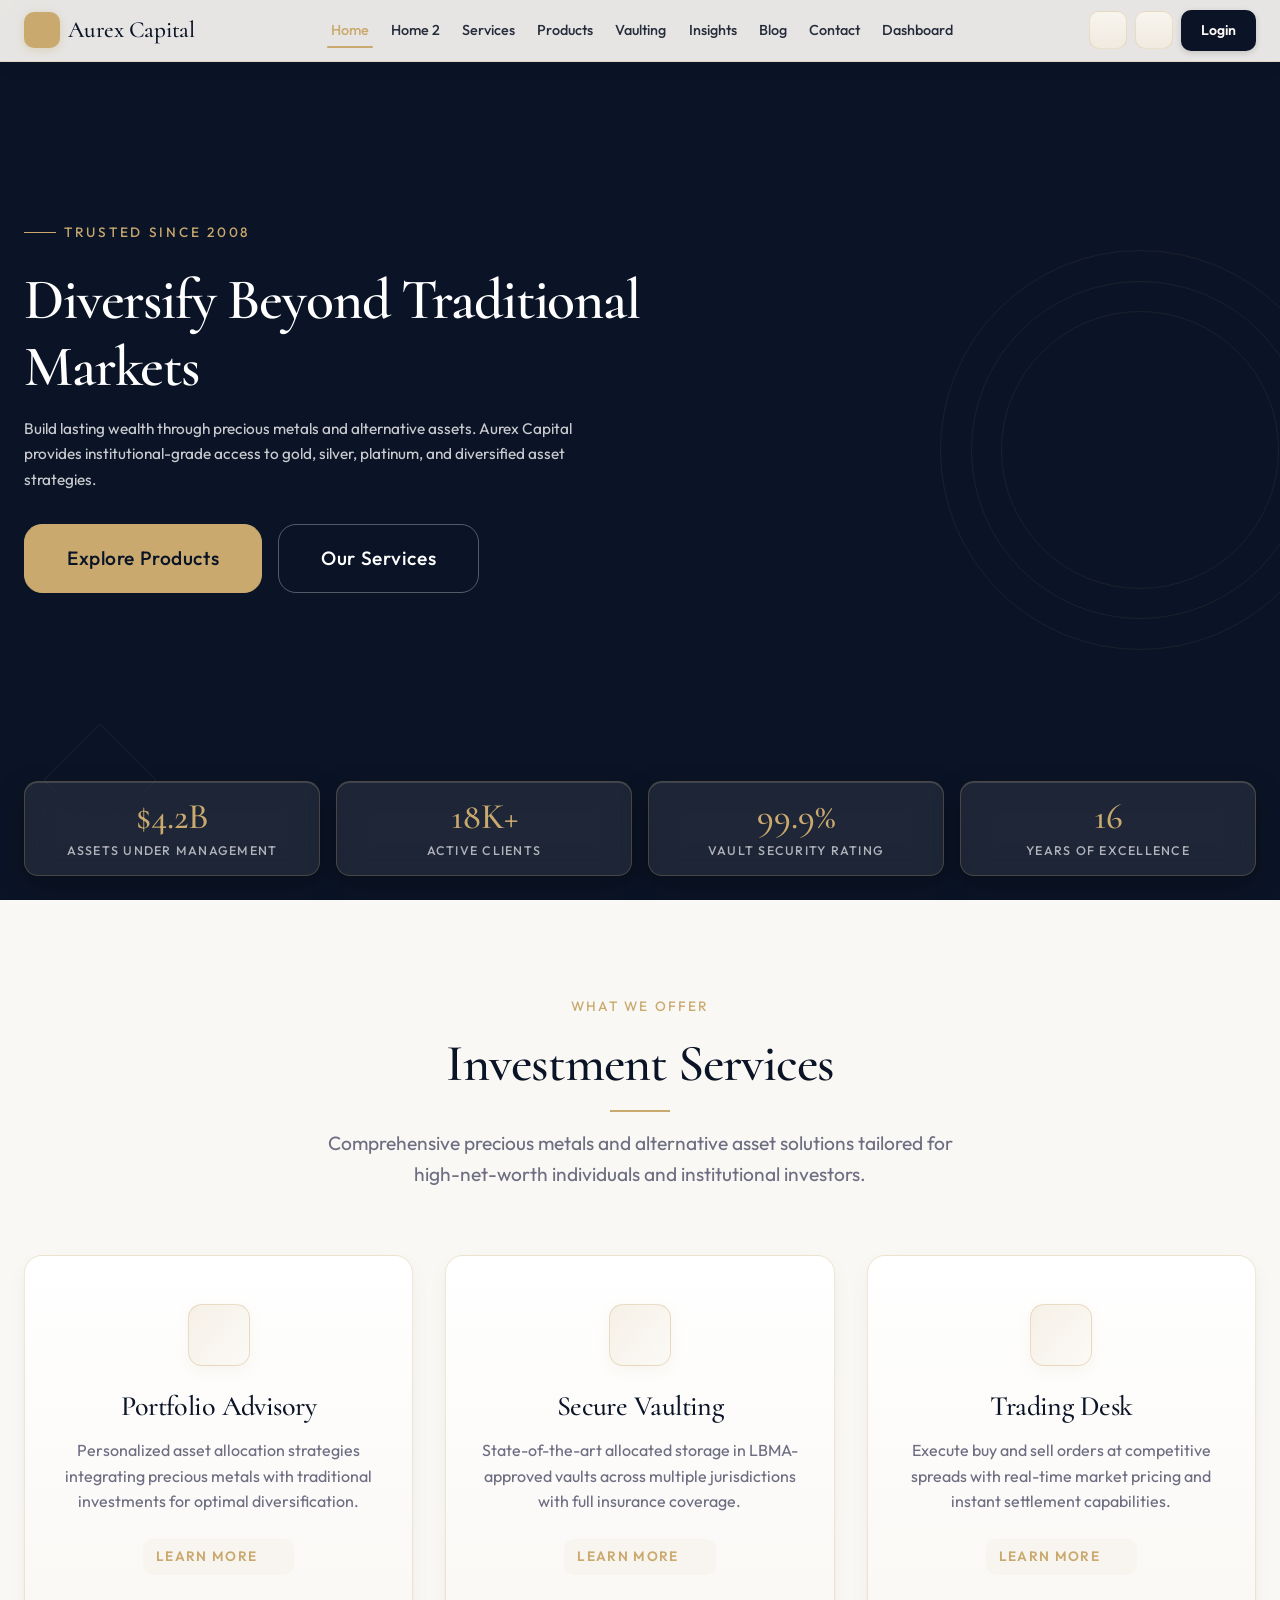
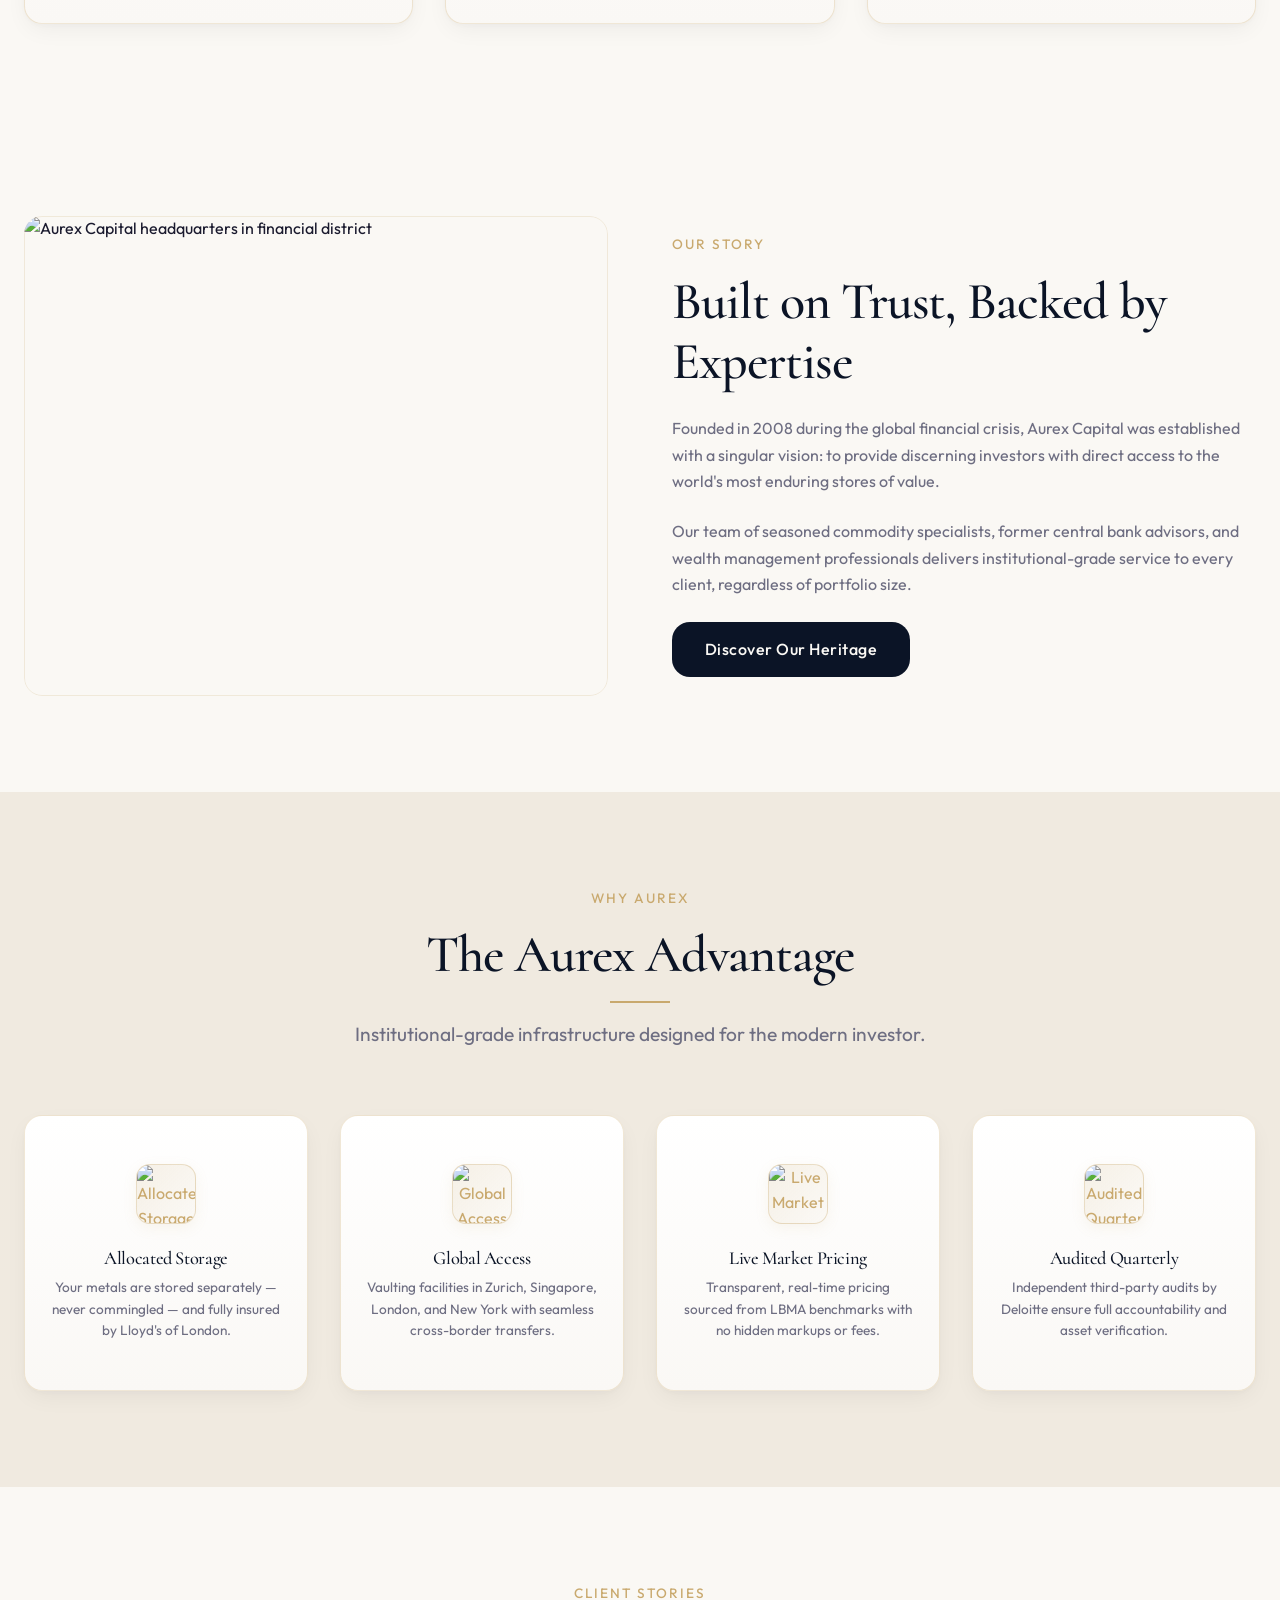
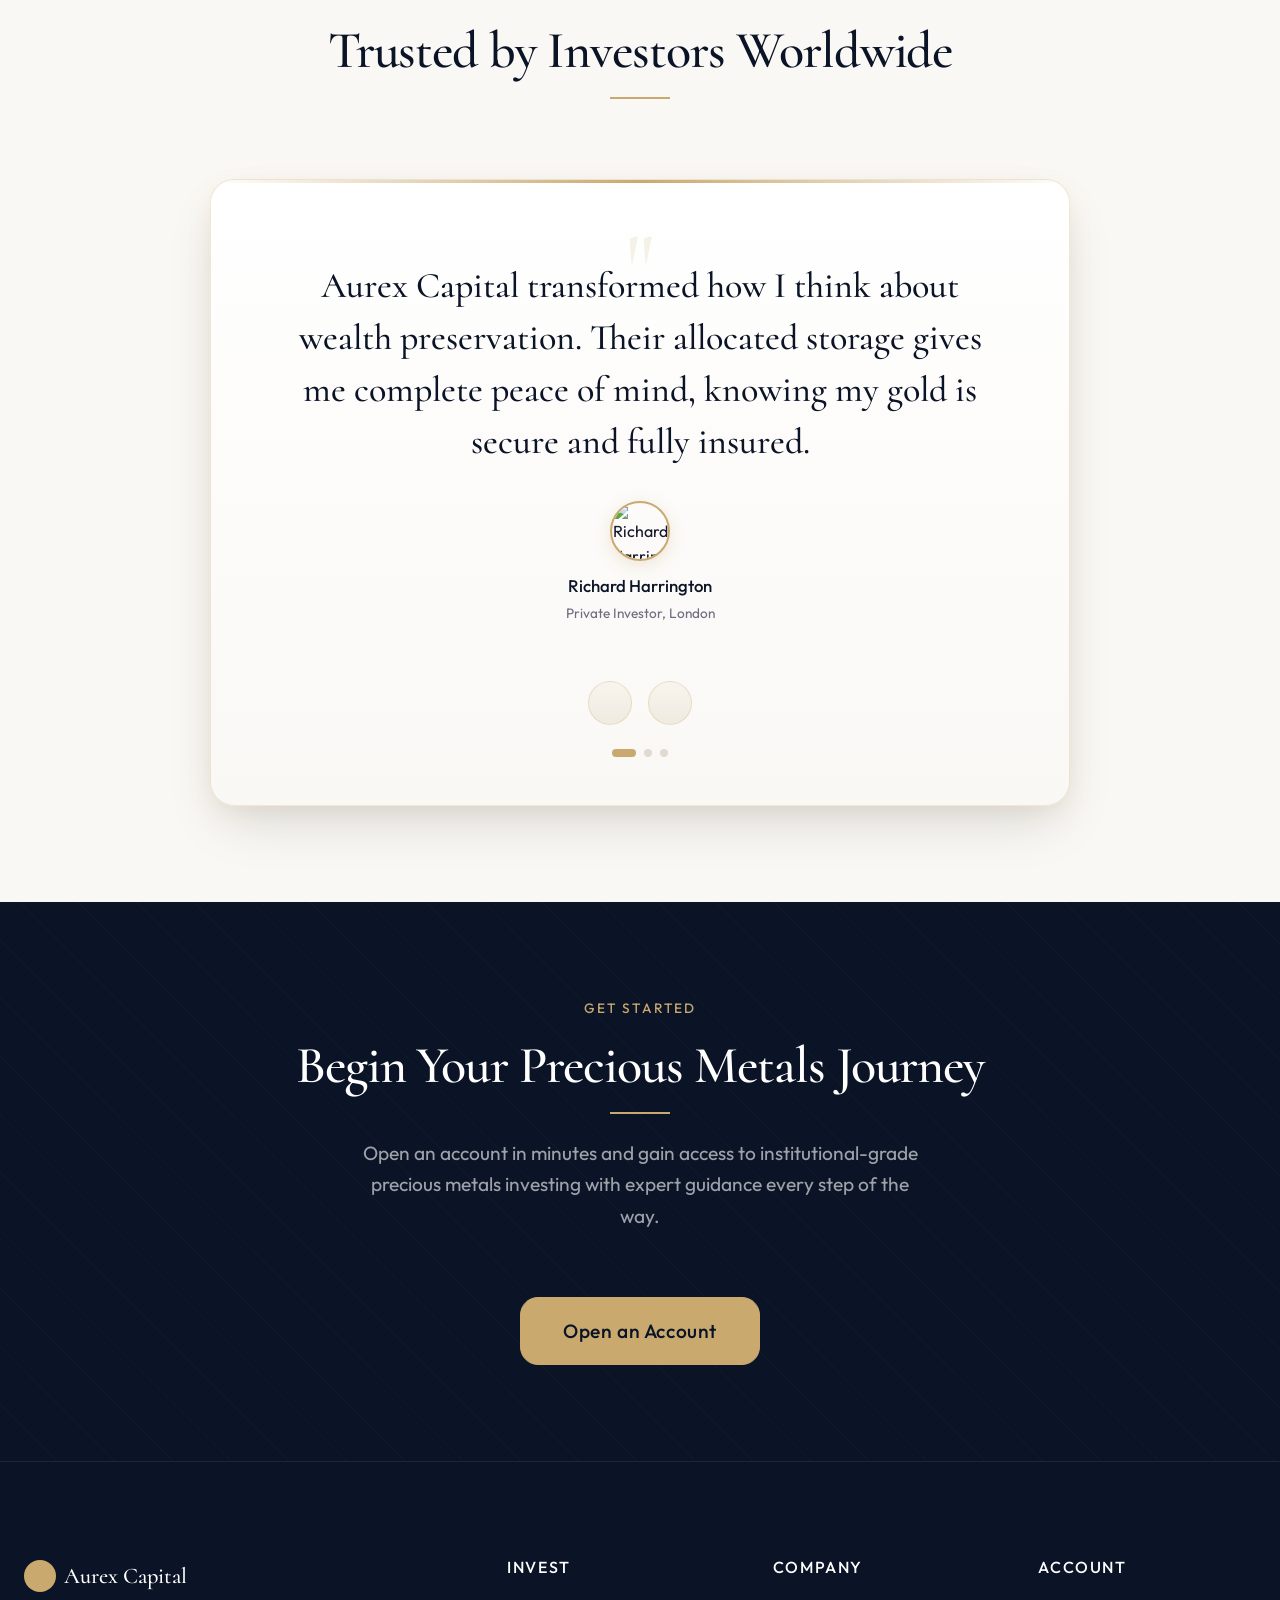
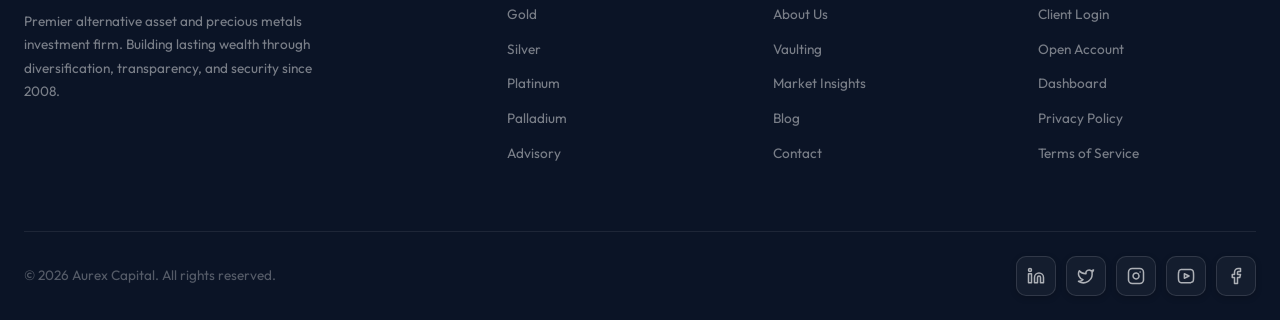
==== commit 3caa58ab: "ADD THE CSS" ====
--- a/index.html
+++ b/index.html
@@ -190,22 +190,22 @@
         </div>
         <div class="grid grid--4">
           <div class="feature-item reveal reveal-delay-1">
-            <div class="feature-item__icon"><i data-lucide="lock"></i></div>
+            <img class="feature-item__icon" src="https://images.unsplash.com/photo-1614028674026-a65e31bfd27c?w=200&q=80" alt="Allocated Storage" style="object-fit: cover;" loading="lazy">
             <h4>Allocated Storage</h4>
             <p>Your metals are stored separately — never commingled — and fully insured by Lloyd's of London.</p>
           </div>
           <div class="feature-item reveal reveal-delay-2">
-            <div class="feature-item__icon"><i data-lucide="globe"></i></div>
+            <img class="feature-item__icon" src="https://images.unsplash.com/photo-1526304640581-d334cdbbf45e?w=200&q=80" alt="Global Access" style="object-fit: cover;" loading="lazy">
             <h4>Global Access</h4>
             <p>Vaulting facilities in Zurich, Singapore, London, and New York with seamless cross-border transfers.</p>
           </div>
           <div class="feature-item reveal reveal-delay-3">
-            <div class="feature-item__icon"><i data-lucide="trending-up"></i></div>
+            <img class="feature-item__icon" src="https://images.unsplash.com/photo-1611974789855-9c2a0a7236a3?w=200&q=80" alt="Live Market Pricing" style="object-fit: cover;" loading="lazy">
             <h4>Live Market Pricing</h4>
             <p>Transparent, real-time pricing sourced from LBMA benchmarks with no hidden markups or fees.</p>
           </div>
           <div class="feature-item reveal reveal-delay-4">
-            <div class="feature-item__icon"><i data-lucide="scan"></i></div>
+            <img class="feature-item__icon" src="https://images.unsplash.com/photo-1554224155-6726b3ff858f?w=200&q=80" alt="Audited Quarterly" style="object-fit: cover;" loading="lazy">
             <h4>Audited Quarterly</h4>
             <p>Independent third-party audits by Deloitte ensure full accountability and asset verification.</p>
           </div>
--- a/assets/css/style.css
+++ b/assets/css/style.css
@@ -287,14 +287,14 @@
 }
 
 .section-label {
-  display: inline-block;
+  display: block;
   font-family: var(--font-body);
   font-size: var(--size-caption);
   font-weight: var(--weight-label);
   text-transform: uppercase;
   letter-spacing: 0.15em;
   color: var(--color-accent);
-  margin-block-end: var(--space-1);
+  margin-block-end: var(--space-2);
 }
 
 /* Gold decorative line under section headers */
@@ -1039,6 +1039,10 @@
   margin-inline: auto;
 }
 
+.hero--alt > .container {
+  margin-block-end: auto;
+}
+
 .hero--alt h1 {
   color: var(--color-heading);
 }
@@ -1050,6 +1054,16 @@
 
 .hero--alt .hero__btns {
   justify-content: center;
+}
+
+.hero--alt .hero__btns .btn--secondary {
+  color: var(--color-secondary-btn-text);
+  border-color: var(--color-secondary-btn-border);
+}
+
+.hero--alt .hero__btns .btn--secondary:hover {
+  background: var(--color-secondary-btn-border);
+  color: var(--color-primary-btn-text);
 }
 
 .hero--alt .hero__label {
@@ -1631,6 +1645,7 @@
   background: var(--navy);
   color: rgba(255, 255, 255, 0.6);
   padding-block-start: var(--space-7);
+  border-block-start: 1px solid rgba(255, 255, 255, 0.08);
 }
 
 .footer__grid {
@@ -1745,10 +1760,23 @@
   box-shadow: 0 4px 14px rgba(201, 169, 110, 0.28);
 }
 
-.footer__social i {
+.footer__social i,
+.footer__social svg {
   width: 18px;
   height: 18px;
   pointer-events: none;
+}
+
+.dashboard__footer .footer__social {
+  background: var(--box-bg-subtle);
+  border-color: var(--box-border);
+  color: var(--color-heading);
+}
+
+.dashboard__footer .footer__social:hover {
+  background: rgba(201, 169, 110, 0.16);
+  border-color: var(--gold);
+  color: var(--gold);
 }
 
 
@@ -2333,9 +2361,11 @@
   transform: translateY(-2px);
 }
 
-.contact-social i {
+.contact-social i,
+.contact-social svg {
   width: 18px;
   height: 18px;
+  pointer-events: none;
 }
 
 .contact-map {
@@ -2672,7 +2702,7 @@
   top: 0;
   inset-inline-start: 0;
   bottom: 0;
-  z-index: 100;
+  z-index: 1200;
   transition: transform var(--transition);
 }
 
@@ -2809,6 +2839,7 @@
 /* Main Content */
 .dashboard__main {
   flex: 1;
+  min-width: 0;
   margin-inline-start: 260px;
   padding: var(--space-4);
   transition: margin var(--transition);
@@ -2952,6 +2983,7 @@
 }
 
 .dashboard__panel {
+  min-width: 0;
   background: var(--box-bg);
   border: 1px solid var(--box-border);
   border-radius: var(--radius-lg);
@@ -2982,6 +3014,10 @@
 .holdings-table {
   width: 100%;
   border-collapse: collapse;
+  display: block;
+  overflow-x: auto;
+  white-space: nowrap;
+  -webkit-overflow-scrolling: touch;
 }
 
 .holdings-table th,
@@ -3846,11 +3882,22 @@
    RESPONSIVE — ≤ 1024px
    ═══════════════════════════════════════════════════════════════════ */
 @media (max-width: 1024px) {
+  .hero {
+    padding-block-end: var(--space-6);
+  }
+
   .hero__stats-grid {
     grid-template-columns: repeat(2, 1fr);
   }
 
   .grid--3 { grid-template-columns: repeat(2, 1fr); }
+
+  .grid--3 > *:nth-child(3):last-child {
+    grid-column: 1 / -1;
+    justify-self: center;
+    width: calc(50% - (var(--space-4) / 2));
+  }
+
   .grid--4 { grid-template-columns: repeat(2, 1fr); }
 
   .about-split {
@@ -3959,6 +4006,12 @@
     grid-template-columns: 1fr;
   }
 
+  .grid--3 > *:nth-child(3):last-child {
+    grid-column: auto;
+    justify-self: stretch;
+    width: 100%;
+  }
+
   .blog-grid {
     grid-template-columns: 1fr;
   }
@@ -3974,6 +4027,10 @@
   .footer__grid {
     grid-template-columns: 1fr;
     text-align: center;
+  }
+
+  .footer__logo {
+    justify-content: center;
   }
 
   .footer__brand p {
@@ -4157,6 +4214,50 @@
 /* ═══════════════════════════════════════════════════════════════════
    PRINT STYLES
    ═══════════════════════════════════════════════════════════════════ */
+/* ═══════════════════════════════════════════════════════════════════
+   SCROLL UP BUTTON
+   ═══════════════════════════════════════════════════════════════════ */
+.scroll-up-btn {
+  position: fixed;
+  bottom: var(--space-4);
+  right: var(--space-4);
+  width: 44px;
+  height: 44px;
+  border-radius: 50%;
+  background: var(--gold);
+  color: var(--navy);
+  border: none;
+  cursor: pointer;
+  display: flex;
+  align-items: center;
+  justify-content: center;
+  z-index: 99;
+  opacity: 0;
+  visibility: hidden;
+  transform: translateY(20px);
+  transition: all var(--transition);
+  box-shadow: 0 4px 14px rgba(201, 169, 110, 0.4);
+}
+.scroll-up-btn.visible {
+  opacity: 1;
+  visibility: visible;
+  transform: translateY(0);
+}
+.scroll-up-btn:hover {
+  background: var(--gold-dark);
+  transform: translateY(-3px);
+}
+.scroll-up-btn svg {
+  width: 20px;
+  height: 20px;
+}
+@media (max-width: 768px) {
+  .scroll-up-btn {
+    bottom: var(--space-3);
+    right: var(--space-3);
+  }
+}
+
 @media print {
   .navbar,
   .footer,
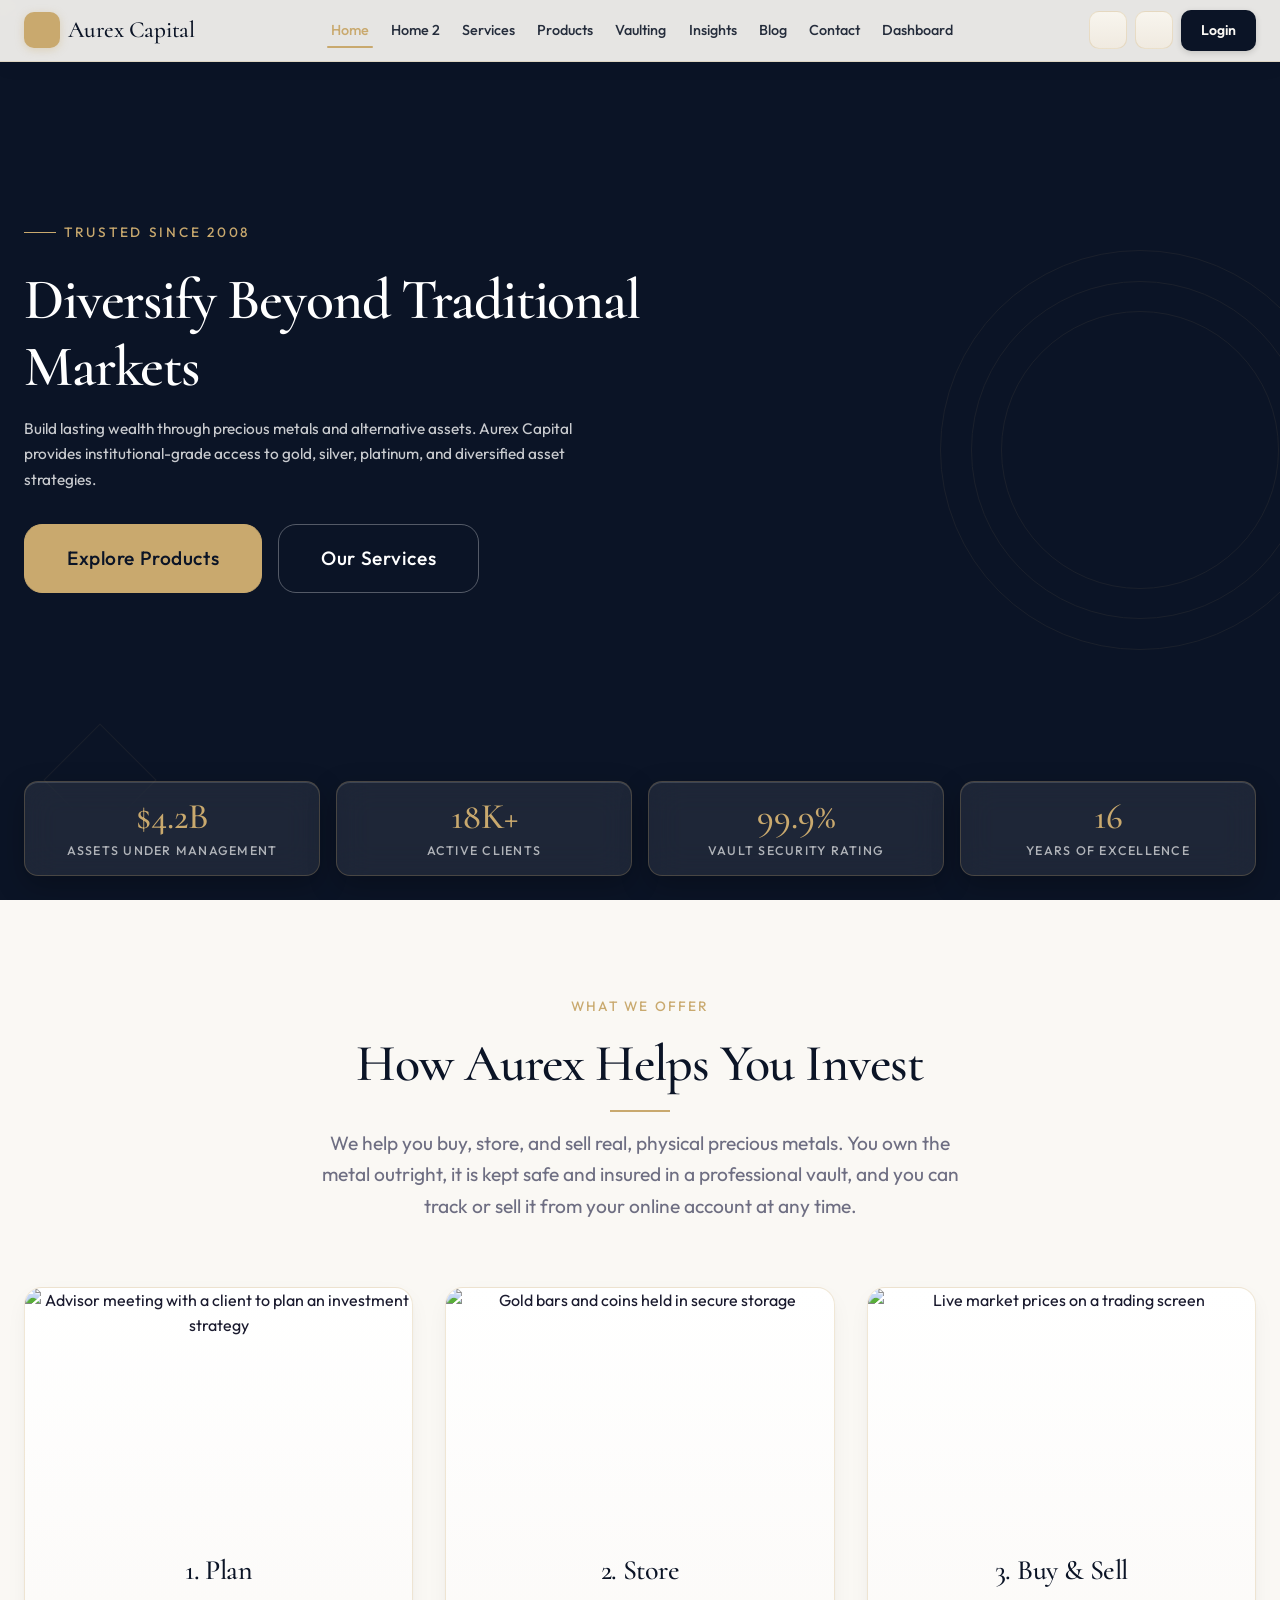
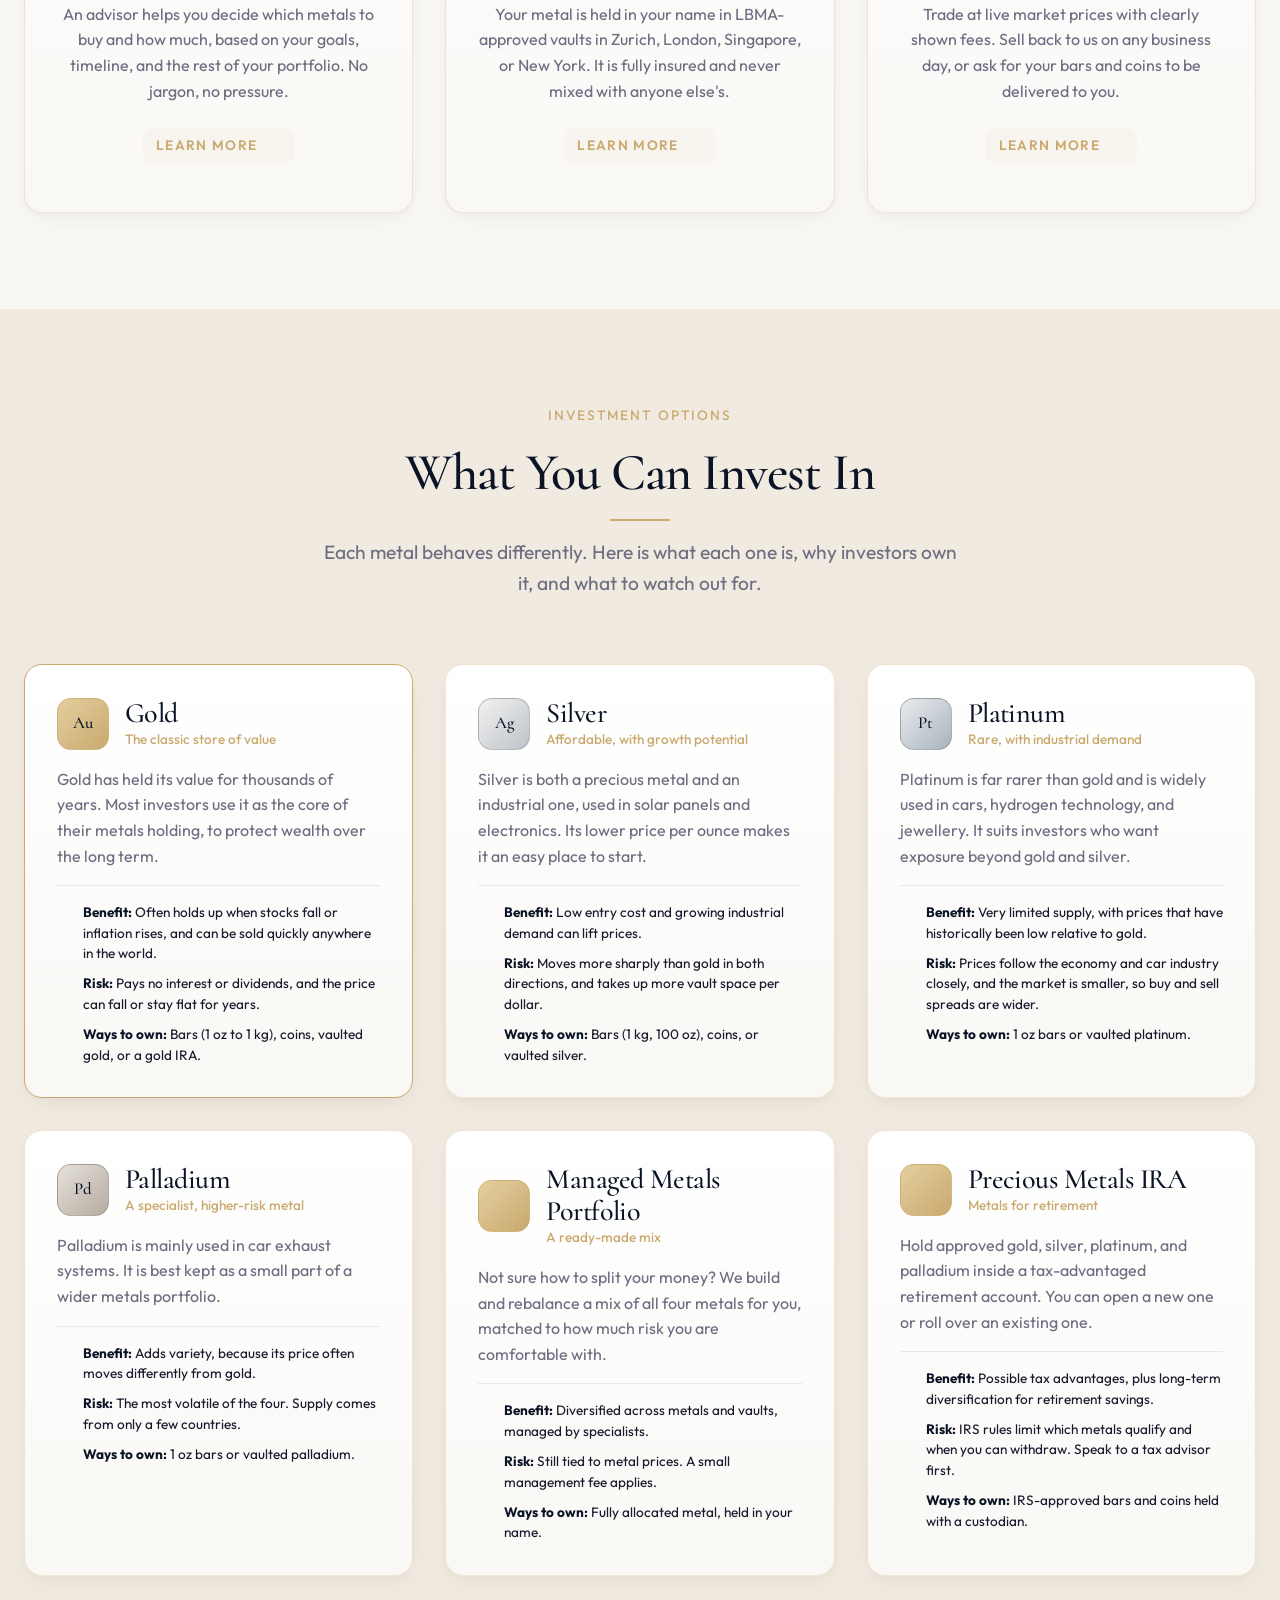
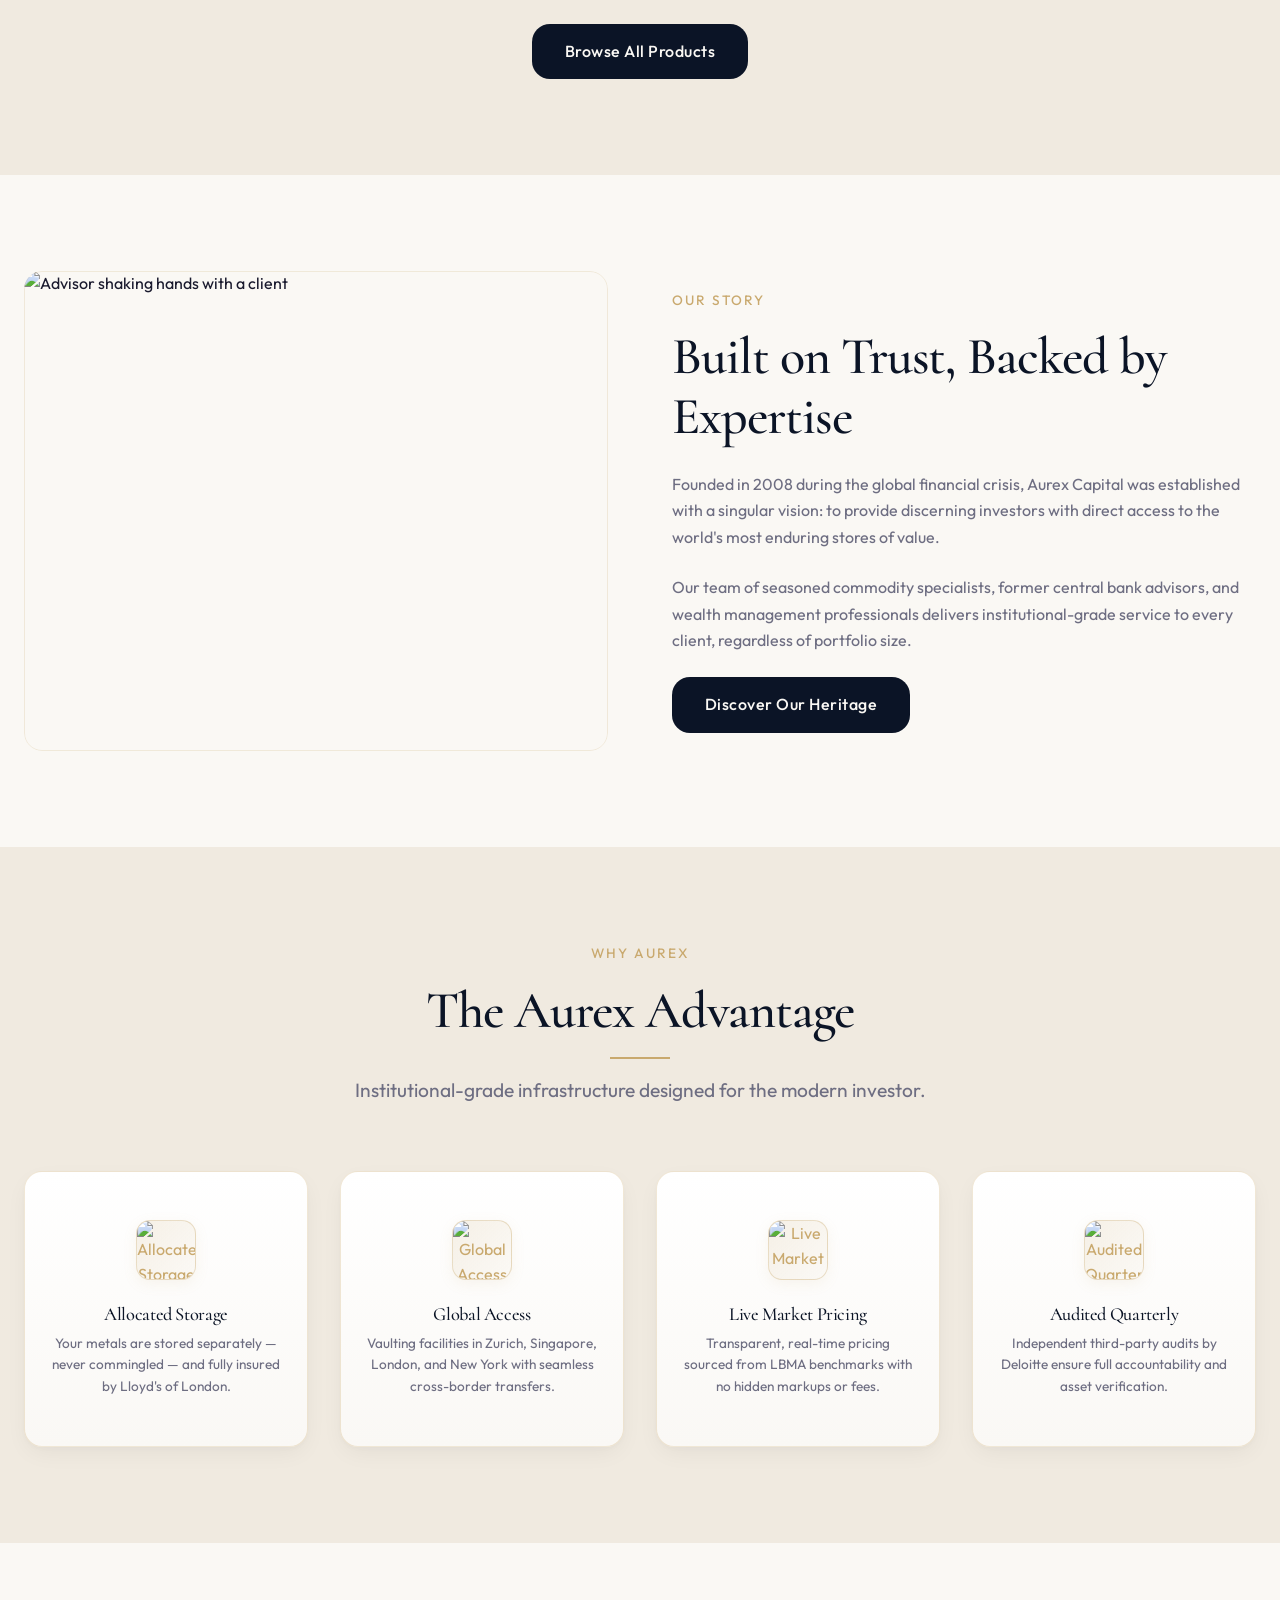
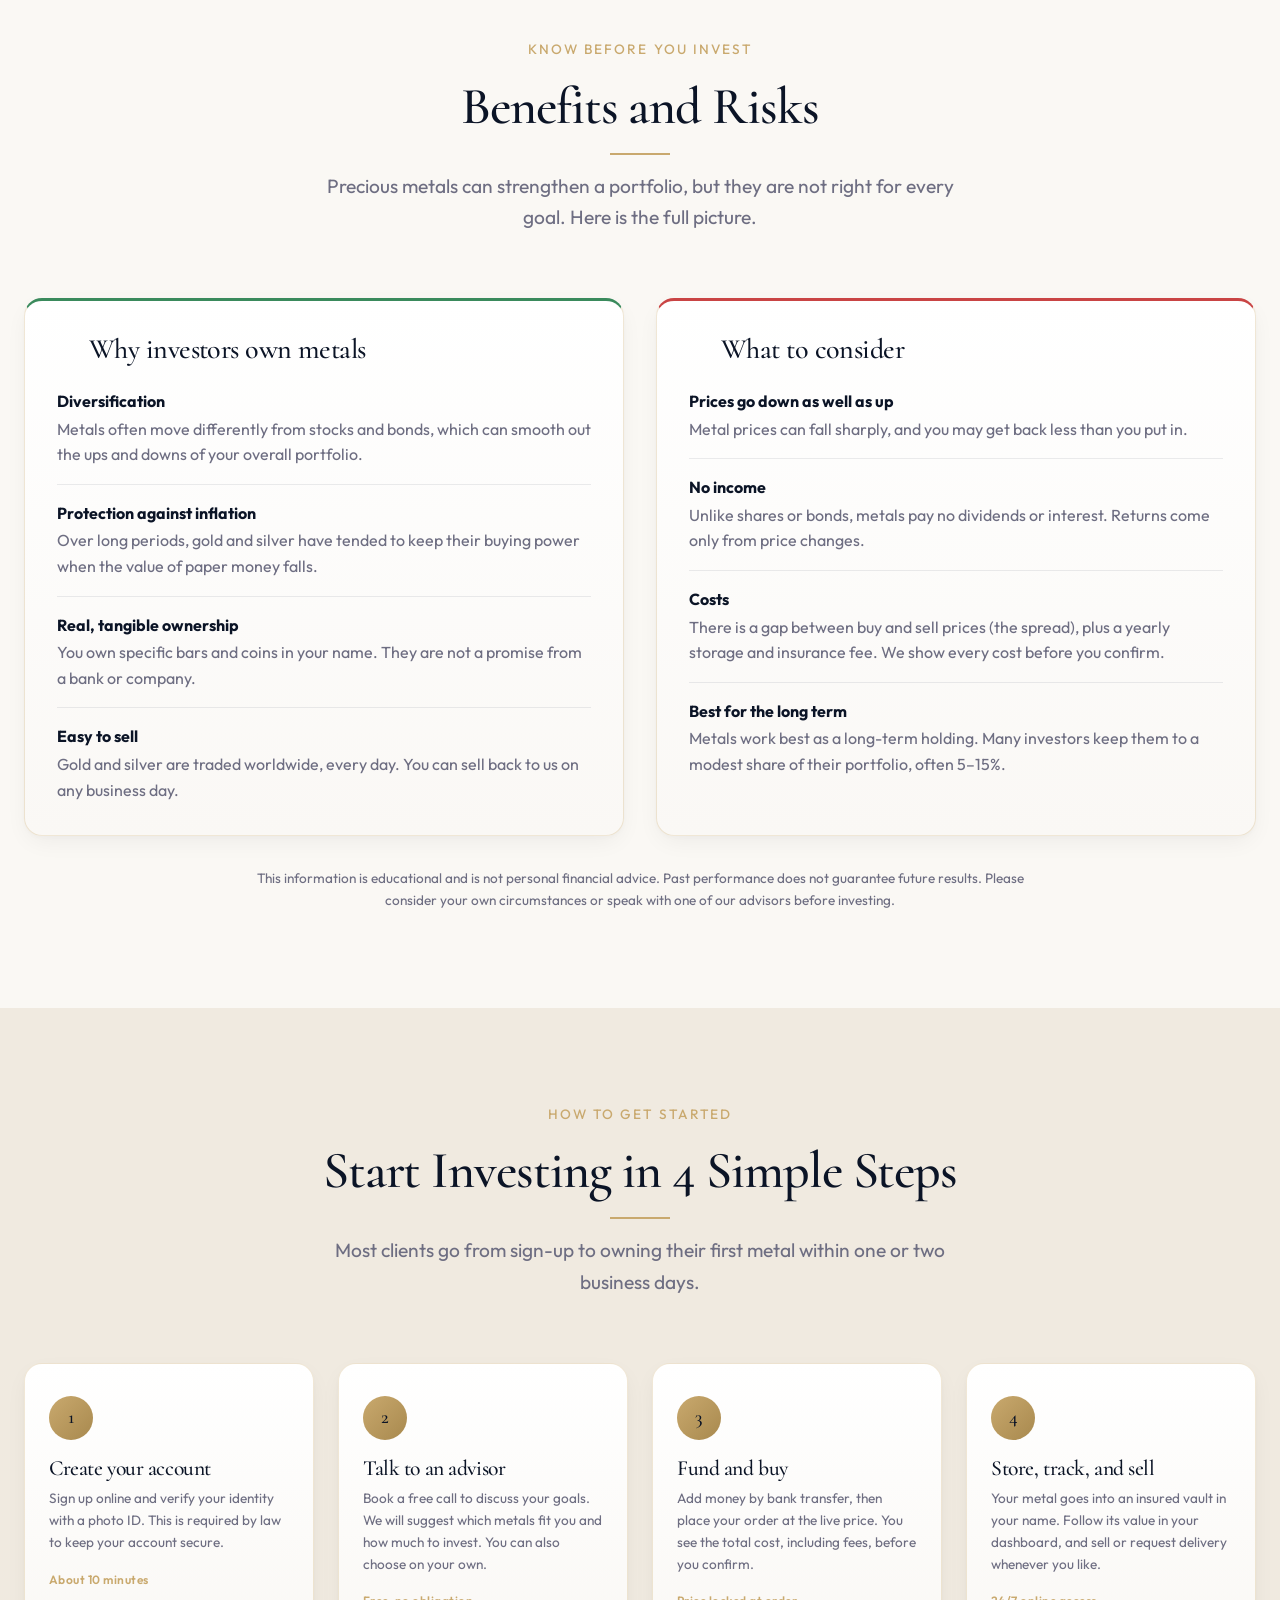
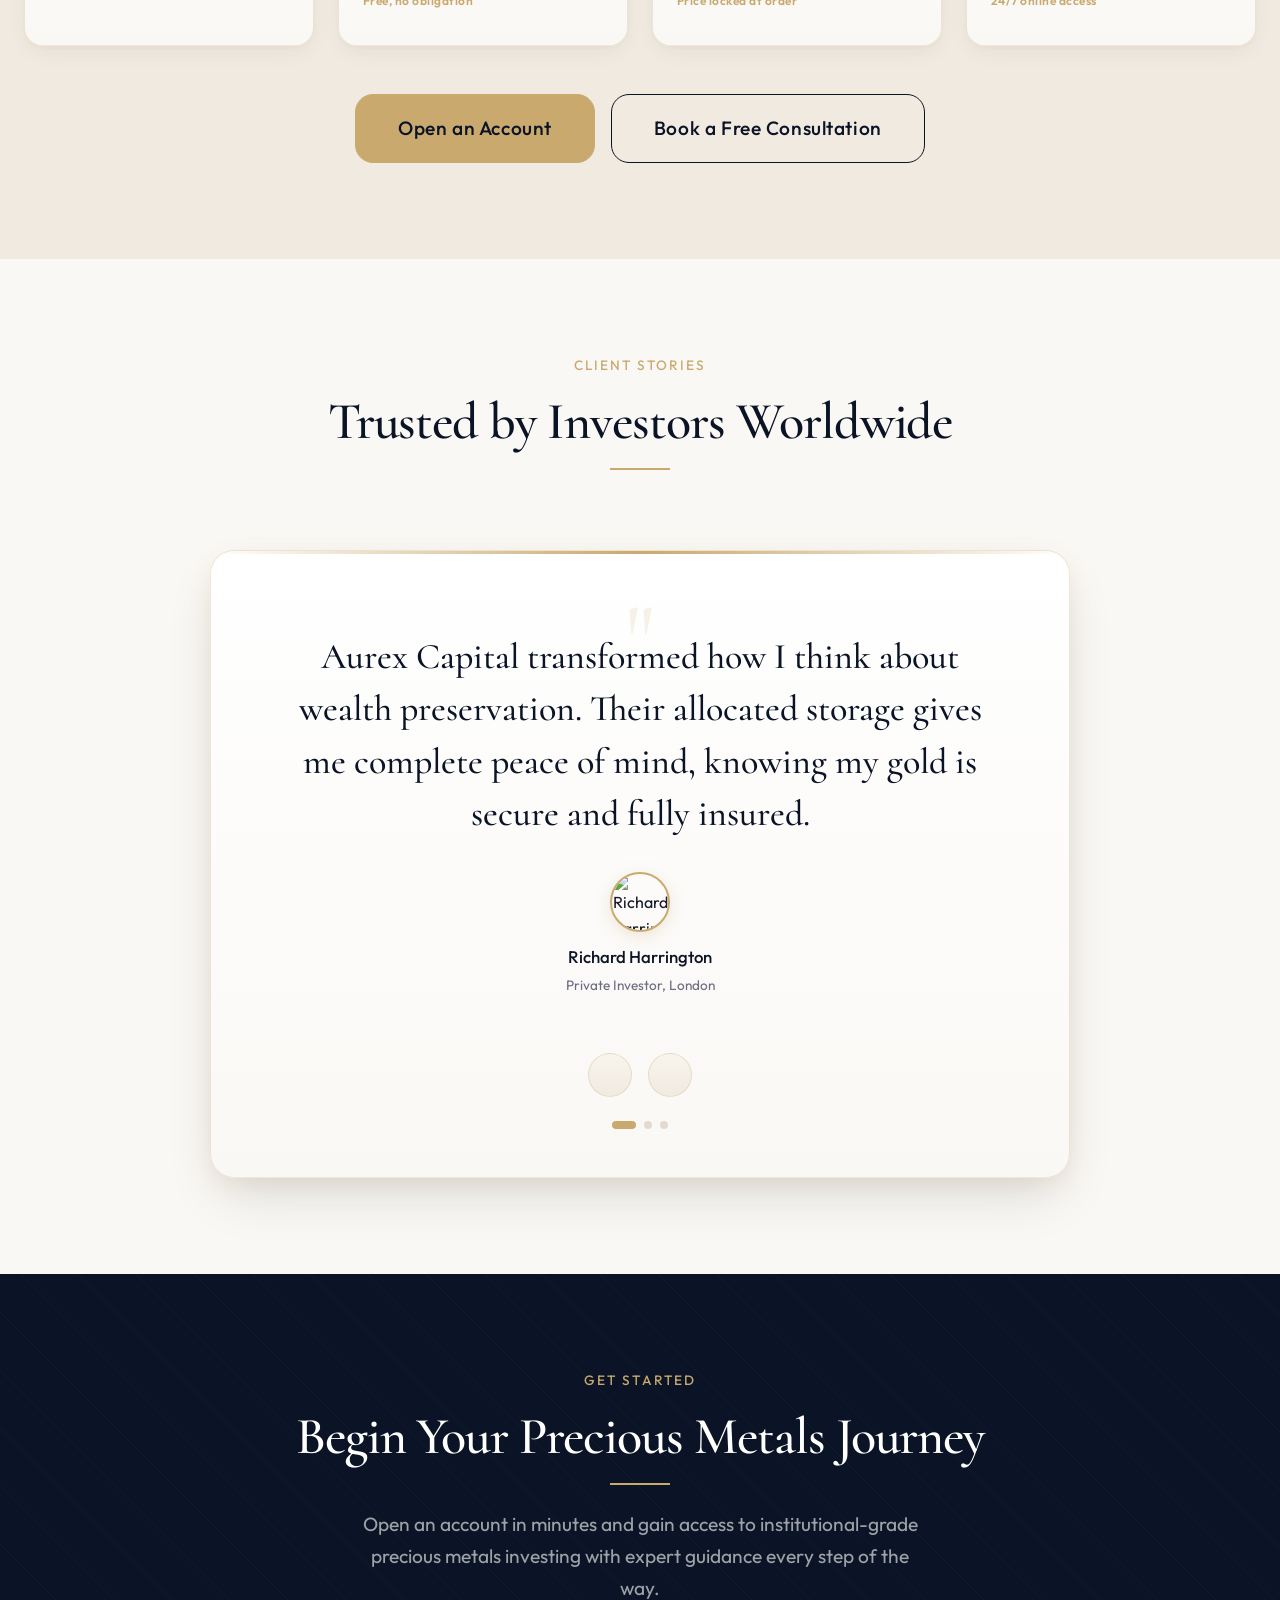
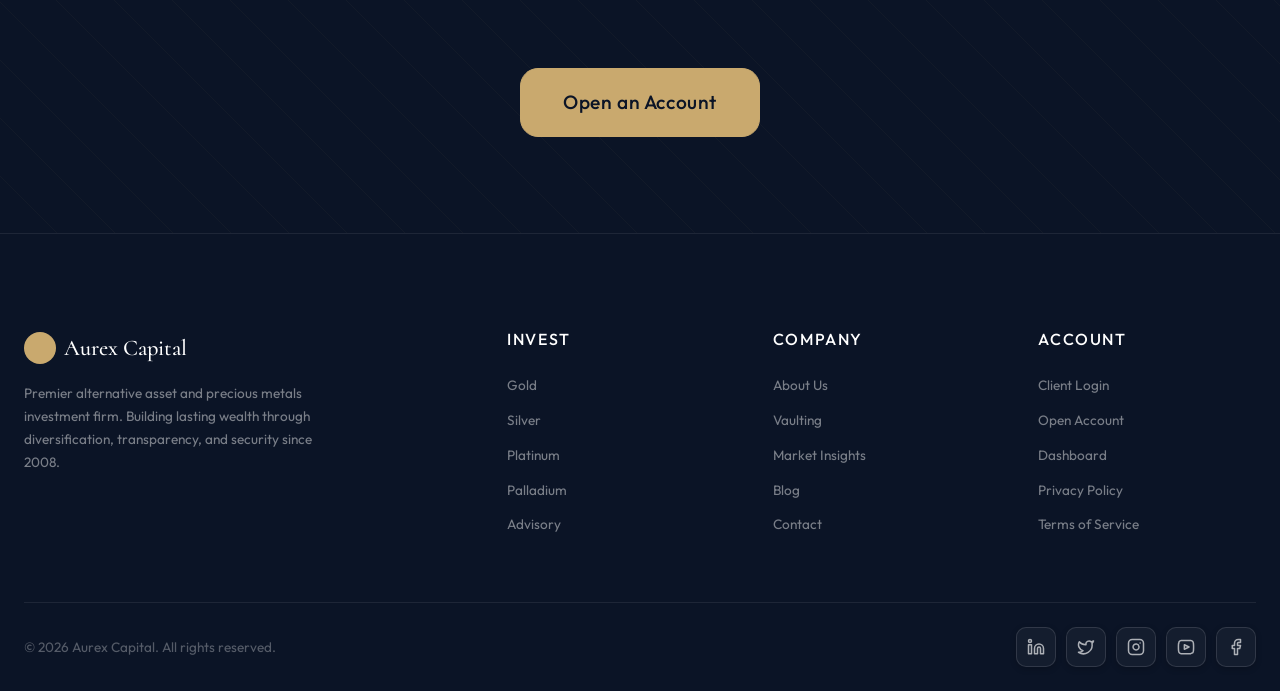
==== commit 257b1b9b: "client correction for karthi" ====
--- a/index.html
+++ b/index.html
@@ -136,28 +136,134 @@
       <div class="container">
         <div class="section-header reveal">
           <span class="section-label">What We Offer</span>
-          <h2>Investment Services</h2>
-          <p>Comprehensive precious metals and alternative asset solutions tailored for high-net-worth individuals and institutional investors.</p>
+          <h2>How Aurex Helps You Invest</h2>
+          <p>We help you buy, store, and sell real, physical precious metals. You own the metal outright, it is kept safe and insured in a professional vault, and you can track or sell it from your online account at any time.</p>
         </div>
         <div class="grid grid--3">
-          <div class="card reveal reveal-delay-1">
-            <div class="card__icon"><i data-lucide="bar-chart-3"></i></div>
-            <h3>Portfolio Advisory</h3>
-            <p>Personalized asset allocation strategies integrating precious metals with traditional investments for optimal diversification.</p>
+          <div class="card card--media reveal reveal-delay-1">
+            <div class="card__media"><img src="https://images.unsplash.com/photo-1600880292203-757bb62b4baf?w=800&q=80" alt="Advisor meeting with a client to plan an investment strategy" loading="lazy"></div>
+            <h3>1. Plan</h3>
+            <p>An advisor helps you decide which metals to buy and how much, based on your goals, timeline, and the rest of your portfolio. No jargon, no pressure.</p>
             <a href="services.html" class="card__link">Learn More <i data-lucide="arrow-right"></i></a>
           </div>
-          <div class="card reveal reveal-delay-2">
-            <div class="card__icon"><i data-lucide="shield-check"></i></div>
-            <h3>Secure Vaulting</h3>
-            <p>State-of-the-art allocated storage in LBMA-approved vaults across multiple jurisdictions with full insurance coverage.</p>
+          <div class="card card--media reveal reveal-delay-2">
+            <div class="card__media"><img src="https://images.unsplash.com/photo-1624365169364-0640dd10e180?w=800&q=80" alt="Gold bars and coins held in secure storage" loading="lazy"></div>
+            <h3>2. Store</h3>
+            <p>Your metal is held in your name in LBMA-approved vaults in Zurich, London, Singapore, or New York. It is fully insured and never mixed with anyone else's.</p>
             <a href="vaulting.html" class="card__link">Learn More <i data-lucide="arrow-right"></i></a>
           </div>
-          <div class="card reveal reveal-delay-3">
-            <div class="card__icon"><i data-lucide="repeat"></i></div>
-            <h3>Trading Desk</h3>
-            <p>Execute buy and sell orders at competitive spreads with real-time market pricing and instant settlement capabilities.</p>
+          <div class="card card--media reveal reveal-delay-3">
+            <div class="card__media"><img src="https://images.unsplash.com/photo-1590283603385-17ffb3a7f29f?w=800&q=80" alt="Live market prices on a trading screen" loading="lazy"></div>
+            <h3>3. Buy &amp; Sell</h3>
+            <p>Trade at live market prices with clearly shown fees. Sell back to us on any business day, or ask for your bars and coins to be delivered to you.</p>
             <a href="products.html" class="card__link">Learn More <i data-lucide="arrow-right"></i></a>
           </div>
+        </div>
+      </div>
+    </section>
+
+    <!-- ═══ INVESTMENT OPTIONS ═══ -->
+    <section class="features" id="investment-options">
+      <div class="container">
+        <div class="section-header reveal">
+          <span class="section-label">Investment Options</span>
+          <h2>What You Can Invest In</h2>
+          <p>Each metal behaves differently. Here is what each one is, why investors own it, and what to watch out for.</p>
+        </div>
+        <div class="grid grid--3">
+          <article class="asset-card asset-card--featured reveal reveal-delay-1">
+            <div class="asset-card__head">
+              <span class="asset-card__symbol" aria-hidden="true">Au</span>
+              <div>
+                <h3>Gold</h3>
+                <span class="asset-card__tagline">The classic store of value</span>
+              </div>
+            </div>
+            <p>Gold has held its value for thousands of years. Most investors use it as the core of their metals holding, to protect wealth over the long term.</p>
+            <ul class="asset-card__points">
+              <li class="is-benefit"><i data-lucide="check-circle-2"></i><span><strong>Benefit:</strong> Often holds up when stocks fall or inflation rises, and can be sold quickly anywhere in the world.</span></li>
+              <li class="is-risk"><i data-lucide="alert-triangle"></i><span><strong>Risk:</strong> Pays no interest or dividends, and the price can fall or stay flat for years.</span></li>
+              <li class="is-format"><i data-lucide="package"></i><span><strong>Ways to own:</strong> Bars (1 oz to 1 kg), coins, vaulted gold, or a gold IRA.</span></li>
+            </ul>
+          </article>
+          <article class="asset-card reveal reveal-delay-2">
+            <div class="asset-card__head">
+              <span class="asset-card__symbol asset-card__symbol--silver" aria-hidden="true">Ag</span>
+              <div>
+                <h3>Silver</h3>
+                <span class="asset-card__tagline">Affordable, with growth potential</span>
+              </div>
+            </div>
+            <p>Silver is both a precious metal and an industrial one, used in solar panels and electronics. Its lower price per ounce makes it an easy place to start.</p>
+            <ul class="asset-card__points">
+              <li class="is-benefit"><i data-lucide="check-circle-2"></i><span><strong>Benefit:</strong> Low entry cost and growing industrial demand can lift prices.</span></li>
+              <li class="is-risk"><i data-lucide="alert-triangle"></i><span><strong>Risk:</strong> Moves more sharply than gold in both directions, and takes up more vault space per dollar.</span></li>
+              <li class="is-format"><i data-lucide="package"></i><span><strong>Ways to own:</strong> Bars (1 kg, 100 oz), coins, or vaulted silver.</span></li>
+            </ul>
+          </article>
+          <article class="asset-card reveal reveal-delay-3">
+            <div class="asset-card__head">
+              <span class="asset-card__symbol asset-card__symbol--platinum" aria-hidden="true">Pt</span>
+              <div>
+                <h3>Platinum</h3>
+                <span class="asset-card__tagline">Rare, with industrial demand</span>
+              </div>
+            </div>
+            <p>Platinum is far rarer than gold and is widely used in cars, hydrogen technology, and jewellery. It suits investors who want exposure beyond gold and silver.</p>
+            <ul class="asset-card__points">
+              <li class="is-benefit"><i data-lucide="check-circle-2"></i><span><strong>Benefit:</strong> Very limited supply, with prices that have historically been low relative to gold.</span></li>
+              <li class="is-risk"><i data-lucide="alert-triangle"></i><span><strong>Risk:</strong> Prices follow the economy and car industry closely, and the market is smaller, so buy and sell spreads are wider.</span></li>
+              <li class="is-format"><i data-lucide="package"></i><span><strong>Ways to own:</strong> 1 oz bars or vaulted platinum.</span></li>
+            </ul>
+          </article>
+          <article class="asset-card reveal reveal-delay-1">
+            <div class="asset-card__head">
+              <span class="asset-card__symbol asset-card__symbol--palladium" aria-hidden="true">Pd</span>
+              <div>
+                <h3>Palladium</h3>
+                <span class="asset-card__tagline">A specialist, higher-risk metal</span>
+              </div>
+            </div>
+            <p>Palladium is mainly used in car exhaust systems. It is best kept as a small part of a wider metals portfolio.</p>
+            <ul class="asset-card__points">
+              <li class="is-benefit"><i data-lucide="check-circle-2"></i><span><strong>Benefit:</strong> Adds variety, because its price often moves differently from gold.</span></li>
+              <li class="is-risk"><i data-lucide="alert-triangle"></i><span><strong>Risk:</strong> The most volatile of the four. Supply comes from only a few countries.</span></li>
+              <li class="is-format"><i data-lucide="package"></i><span><strong>Ways to own:</strong> 1 oz bars or vaulted palladium.</span></li>
+            </ul>
+          </article>
+          <article class="asset-card reveal reveal-delay-2">
+            <div class="asset-card__head">
+              <span class="asset-card__symbol" aria-hidden="true"><i data-lucide="pie-chart"></i></span>
+              <div>
+                <h3>Managed Metals Portfolio</h3>
+                <span class="asset-card__tagline">A ready-made mix</span>
+              </div>
+            </div>
+            <p>Not sure how to split your money? We build and rebalance a mix of all four metals for you, matched to how much risk you are comfortable with.</p>
+            <ul class="asset-card__points">
+              <li class="is-benefit"><i data-lucide="check-circle-2"></i><span><strong>Benefit:</strong> Diversified across metals and vaults, managed by specialists.</span></li>
+              <li class="is-risk"><i data-lucide="alert-triangle"></i><span><strong>Risk:</strong> Still tied to metal prices. A small management fee applies.</span></li>
+              <li class="is-format"><i data-lucide="package"></i><span><strong>Ways to own:</strong> Fully allocated metal, held in your name.</span></li>
+            </ul>
+          </article>
+          <article class="asset-card reveal reveal-delay-3">
+            <div class="asset-card__head">
+              <span class="asset-card__symbol" aria-hidden="true"><i data-lucide="landmark"></i></span>
+              <div>
+                <h3>Precious Metals IRA</h3>
+                <span class="asset-card__tagline">Metals for retirement</span>
+              </div>
+            </div>
+            <p>Hold approved gold, silver, platinum, and palladium inside a tax-advantaged retirement account. You can open a new one or roll over an existing one.</p>
+            <ul class="asset-card__points">
+              <li class="is-benefit"><i data-lucide="check-circle-2"></i><span><strong>Benefit:</strong> Possible tax advantages, plus long-term diversification for retirement savings.</span></li>
+              <li class="is-risk"><i data-lucide="alert-triangle"></i><span><strong>Risk:</strong> IRS rules limit which metals qualify and when you can withdraw. Speak to a tax advisor first.</span></li>
+              <li class="is-format"><i data-lucide="package"></i><span><strong>Ways to own:</strong> IRS-approved bars and coins held with a custodian.</span></li>
+            </ul>
+          </article>
+        </div>
+        <div class="reveal" style="text-align:center;margin-block-start:var(--space-5);">
+          <a href="products.html" class="btn btn--primary">Browse All Products</a>
         </div>
       </div>
     </section>
@@ -167,7 +273,7 @@
       <div class="container">
         <div class="about-split">
           <div class="about-split__img reveal">
-            <img src="https://images.unsplash.com/photo-1486406146926-c627a92ad1ab?w=800&q=80" alt="Aurex Capital headquarters in financial district" loading="lazy">
+            <img src="https://images.unsplash.com/photo-1521791136064-7986c2920216?w=800&q=80" alt="Advisor shaking hands with a client" loading="lazy">
           </div>
           <div class="about-split__content reveal">
             <span class="section-label">Our Story</span>
@@ -209,6 +315,79 @@
             <h4>Audited Quarterly</h4>
             <p>Independent third-party audits by Deloitte ensure full accountability and asset verification.</p>
           </div>
+        </div>
+      </div>
+    </section>
+
+    <!-- ═══ BENEFITS & RISKS ═══ -->
+    <section id="benefits-risks">
+      <div class="container">
+        <div class="section-header reveal">
+          <span class="section-label">Know Before You Invest</span>
+          <h2>Benefits and Risks</h2>
+          <p>Precious metals can strengthen a portfolio, but they are not right for every goal. Here is the full picture.</p>
+        </div>
+        <div class="pros-cons">
+          <div class="pros-cons__panel reveal reveal-delay-1">
+            <h3><i data-lucide="trending-up"></i> Why investors own metals</h3>
+            <ul class="pros-cons__list">
+              <li><strong>Diversification</strong>Metals often move differently from stocks and bonds, which can smooth out the ups and downs of your overall portfolio.</li>
+              <li><strong>Protection against inflation</strong>Over long periods, gold and silver have tended to keep their buying power when the value of paper money falls.</li>
+              <li><strong>Real, tangible ownership</strong>You own specific bars and coins in your name. They are not a promise from a bank or company.</li>
+              <li><strong>Easy to sell</strong>Gold and silver are traded worldwide, every day. You can sell back to us on any business day.</li>
+            </ul>
+          </div>
+          <div class="pros-cons__panel pros-cons__panel--risk reveal reveal-delay-2">
+            <h3><i data-lucide="alert-triangle"></i> What to consider</h3>
+            <ul class="pros-cons__list">
+              <li><strong>Prices go down as well as up</strong>Metal prices can fall sharply, and you may get back less than you put in.</li>
+              <li><strong>No income</strong>Unlike shares or bonds, metals pay no dividends or interest. Returns come only from price changes.</li>
+              <li><strong>Costs</strong>There is a gap between buy and sell prices (the spread), plus a yearly storage and insurance fee. We show every cost before you confirm.</li>
+              <li><strong>Best for the long term</strong>Metals work best as a long-term holding. Many investors keep them to a modest share of their portfolio, often 5–15%.</li>
+            </ul>
+          </div>
+        </div>
+        <p class="pros-cons__note reveal">This information is educational and is not personal financial advice. Past performance does not guarantee future results. Please consider your own circumstances or speak with one of our advisors before investing.</p>
+      </div>
+    </section>
+
+    <!-- ═══ HOW TO GET STARTED ═══ -->
+    <section class="features" id="get-started">
+      <div class="container">
+        <div class="section-header reveal">
+          <span class="section-label">How to Get Started</span>
+          <h2>Start Investing in 4 Simple Steps</h2>
+          <p>Most clients go from sign-up to owning their first metal within one or two business days.</p>
+        </div>
+        <div class="steps">
+          <div class="step reveal reveal-delay-1">
+            <div class="step__num">1</div>
+            <h3>Create your account</h3>
+            <p>Sign up online and verify your identity with a photo ID. This is required by law to keep your account secure.</p>
+            <span class="step__meta">About 10 minutes</span>
+          </div>
+          <div class="step reveal reveal-delay-2">
+            <div class="step__num">2</div>
+            <h3>Talk to an advisor</h3>
+            <p>Book a free call to discuss your goals. We will suggest which metals fit you and how much to invest. You can also choose on your own.</p>
+            <span class="step__meta">Free, no obligation</span>
+          </div>
+          <div class="step reveal reveal-delay-3">
+            <div class="step__num">3</div>
+            <h3>Fund and buy</h3>
+            <p>Add money by bank transfer, then place your order at the live price. You see the total cost, including fees, before you confirm.</p>
+            <span class="step__meta">Price locked at order</span>
+          </div>
+          <div class="step reveal reveal-delay-4">
+            <div class="step__num">4</div>
+            <h3>Store, track, and sell</h3>
+            <p>Your metal goes into an insured vault in your name. Follow its value in your dashboard, and sell or request delivery whenever you like.</p>
+            <span class="step__meta">24/7 online access</span>
+          </div>
+        </div>
+        <div class="steps__actions reveal">
+          <a href="register.html" class="btn btn--gold btn--lg">Open an Account</a>
+          <a href="contact.html" class="btn btn--secondary btn--lg">Book a Free Consultation</a>
         </div>
       </div>
     </section>
--- a/assets/css/style.css
+++ b/assets/css/style.css
@@ -631,6 +631,11 @@
   transform: translateX(0);
 }
 
+/* Hidden drawer's shadow would otherwise bleed onto the screen edge */
+.navbar__drawer:not(.open) {
+  box-shadow: none;
+}
+
 .navbar__drawer-close {
   position: absolute;
   top: 14px;
@@ -979,7 +984,7 @@
 @media (max-height: 760px) {
   .hero {
     padding-block-start: calc(70px + var(--space-1));
-    padding-block-end: var(--space-2);
+    padding-block-end: var(--space-5);
     gap: var(--space-2);
   }
 
@@ -1031,7 +1036,8 @@
 /* ── Hero 2 (home2.html) ─────────────────────────────────────────── */
 .hero--alt {
   text-align: center;
-  background: var(--color-bg);
+  background: var(--navy);
+  justify-content: center;
 }
 
 .hero--alt .hero__content {
@@ -1040,15 +1046,20 @@
 }
 
 .hero--alt > .container {
+  margin-block-start: auto;
   margin-block-end: auto;
 }
 
 .hero--alt h1 {
-  color: var(--color-heading);
+  color: #FFFFFF;
+}
+
+.hero--alt h1 [data-typing] {
+  color: var(--gold);
 }
 
 .hero--alt .hero__desc {
-  color: var(--color-text-muted);
+  color: rgba(255, 255, 255, 0.85);
   margin-inline: auto;
 }
 
@@ -1057,13 +1068,16 @@
 }
 
 .hero--alt .hero__btns .btn--secondary {
-  color: var(--color-secondary-btn-text);
-  border-color: var(--color-secondary-btn-border);
+  color: #FFFFFF;
+  border-color: rgba(255, 255, 255, 0.35);
+  background: rgba(255, 255, 255, 0.08);
+  backdrop-filter: blur(8px);
 }
 
 .hero--alt .hero__btns .btn--secondary:hover {
-  background: var(--color-secondary-btn-border);
-  color: var(--color-primary-btn-text);
+  background: rgba(255, 255, 255, 0.2);
+  border-color: rgba(255, 255, 255, 0.6);
+  color: #FFFFFF;
 }
 
 .hero--alt .hero__label {
@@ -1071,11 +1085,17 @@
 }
 
 .hero--alt .hero__bg {
-  opacity: 0.04;
+  opacity: 1;
+}
+
+.hero--alt .hero__bg img {
+  opacity: 0.45;
+  filter: saturate(1.15) brightness(0.9);
 }
 
 .hero--alt .hero__overlay {
-  background: transparent;
+  background: radial-gradient(circle at center, rgba(11, 20, 38, 0.55) 0%, rgba(11, 20, 38, 0.9) 100%),
+              linear-gradient(180deg, rgba(11, 20, 38, 0.75) 0%, rgba(11, 20, 38, 0.35) 50%, var(--navy) 100%);
 }
 
 /* Typing cursor */
@@ -1158,6 +1178,30 @@
 .card__icon i {
   width: 26px;
   height: 26px;
+}
+
+/* Card with a full-bleed photo on top instead of an icon */
+.card--media {
+  padding-block-start: 0;
+}
+
+.card__media {
+  width: calc(100% + 2 * var(--space-4));
+  margin-inline: calc(-1 * var(--space-4));
+  margin-block-end: var(--space-3);
+  aspect-ratio: 16 / 10;
+  overflow: hidden;
+}
+
+.card__media img {
+  width: 100%;
+  height: 100%;
+  object-fit: cover;
+  transition: transform var(--transition-slow);
+}
+
+.card:hover .card__media img {
+  transform: scale(1.05);
 }
 
 .card h3 {
@@ -1456,7 +1500,8 @@
   border: 1px solid var(--box-border);
   border-radius: var(--radius-lg);
   box-shadow: var(--box-shadow-elevated);
-  padding: var(--space-5) var(--space-4);
+  /* No inline padding: slides must start at the clipping edge, or neighbours peek in */
+  padding: var(--space-5) 0;
   position: relative;
 }
 
@@ -1476,7 +1521,7 @@
 
 .testimonial {
   min-width: 100%;
-  padding: var(--space-4) var(--space-4);
+  padding: var(--space-4) var(--space-6);
   text-align: center;
 }
 
@@ -2526,11 +2571,12 @@
   min-height: 100vh;
   min-height: 100dvh;
   display: flex;
+  flex-direction: column;
   align-items: center;
   justify-content: center;
   background: var(--navy);
   position: relative;
-  overflow: hidden;
+  overflow-x: hidden;
   padding: var(--space-3);
 }
 
@@ -2545,6 +2591,16 @@
       rgba(201, 169, 110, 0.02) 80px,
       rgba(201, 169, 110, 0.02) 81px
     );
+  pointer-events: none;
+}
+
+.auth__toggles {
+  position: absolute;
+  top: var(--space-3);
+  inset-inline-end: var(--space-3);
+  display: flex;
+  gap: 8px;
+  z-index: 10;
 }
 
 .auth__card {
@@ -2612,6 +2668,76 @@
   margin-block-end: var(--space-4);
 }
 
+.auth__actions {
+  display: flex;
+  justify-content: space-between;
+  align-items: center;
+  margin-block-end: var(--space-3);
+  gap: var(--space-1);
+  flex-wrap: nowrap;
+}
+
+.auth__actions .form__checkbox {
+  align-items: center;
+  white-space: nowrap;
+  flex-shrink: 0;
+}
+
+.auth__actions .form__checkbox input[type="checkbox"] {
+  margin-block-start: 0;
+}
+
+.auth__actions .form__checkbox label {
+  white-space: nowrap;
+}
+
+.auth__forgot {
+  color: var(--gold);
+  font-size: var(--size-caption);
+  font-weight: 500;
+  text-decoration: none;
+  display: inline-block;
+  position: relative;
+  cursor: pointer;
+  white-space: nowrap;
+  flex-shrink: 0;
+  transition: color var(--transition), text-shadow var(--transition);
+}
+
+.auth__forgot::after {
+  content: '';
+  position: absolute;
+  inset-inline-start: 0;
+  bottom: -2px;
+  width: 0;
+  height: 1.5px;
+  background-color: currentColor;
+  transition: width var(--transition);
+}
+
+.auth__forgot:hover,
+.auth__forgot:focus-visible {
+  color: var(--gold-light);
+  text-shadow: 0 0 10px rgba(201, 169, 110, 0.45);
+}
+
+.auth__forgot:hover::after,
+.auth__forgot:focus-visible::after {
+  width: 100%;
+}
+
+.auth__forgot:focus-visible {
+  outline: 2px solid var(--gold);
+  outline-offset: 3px;
+  border-radius: var(--radius-xs);
+}
+
+[data-theme="light"] .auth__forgot:hover,
+[data-theme="light"] .auth__forgot:focus-visible {
+  color: var(--gold-dark);
+  text-shadow: 0 0 1px rgba(168, 137, 78, 0.3);
+}
+
 .auth__divider {
   display: flex;
   align-items: center;
@@ -2977,7 +3103,7 @@
 /* Dashboard Panels — Box UI Panel */
 .dashboard__panels {
   display: grid;
-  grid-template-columns: 2fr 1fr;
+  grid-template-columns: minmax(0, 2fr) minmax(0, 1fr);
   gap: var(--space-4);
   margin-block-end: var(--space-4);
 }
@@ -3000,6 +3126,8 @@
   display: flex;
   align-items: center;
   justify-content: space-between;
+  flex-wrap: wrap;
+  gap: var(--space-1) var(--space-2);
   margin-block-end: var(--space-3);
   padding-block-end: var(--space-2);
   border-block-end: 1px solid var(--box-border-subtle);
@@ -3076,60 +3204,6 @@
   display: flex;
   align-items: center;
   justify-content: space-between;
-  padding: 12px var(--space-3);
-  border-radius: var(--radius-md);
-  background: var(--box-bg-subtle);
-  border: 1px solid var(--box-border-subtle);
-  transition: all var(--transition);
-}
-
-.market-price-item:hover {
-  background: var(--box-bg);
-  border-color: var(--box-border);
-  transform: translateX(4px);
-  box-shadow: var(--box-shadow);
-}
-
-.market-price-item__name {
-  font-weight: var(--weight-bold-inline);
-  font-size: var(--size-label);
-  color: var(--color-heading);
-}
-
-.market-price-item__price {
-  font-family: var(--font-heading);
-  font-weight: var(--weight-h3);
-  font-size: var(--size-body);
-  color: var(--color-heading);
-}
-
-.market-price-item__change {
-  font-size: 0.75rem;
-  font-weight: 600;
-  padding: 2px 8px;
-  border-radius: var(--radius-full);
-}
-
-.market-price-item__change.up {
-  color: var(--color-success);
-  background: rgba(58, 138, 92, 0.1);
-}
-
-.market-price-item__change.down {
-  color: var(--color-error);
-  background: rgba(201, 68, 68, 0.1);
-}
-
-/* Transaction List */
-.transaction-list {
-  display: flex;
-  flex-direction: column;
-  gap: 8px;
-}
-
-.transaction-item {
-  display: flex;
-  align-items: center;
   gap: var(--space-2);
   padding: 12px var(--space-3);
   border-radius: var(--radius-md);
@@ -3138,6 +3212,64 @@
   transition: all var(--transition);
 }
 
+.market-price-item:hover {
+  background: var(--box-bg);
+  border-color: var(--box-border);
+  transform: translateX(4px);
+  box-shadow: var(--box-shadow);
+}
+
+.market-price-item__name {
+  font-weight: var(--weight-bold-inline);
+  font-size: var(--size-label);
+  color: var(--color-heading);
+}
+
+.market-price-item__price {
+  white-space: nowrap;
+  font-family: var(--font-heading);
+  font-weight: var(--weight-h3);
+  font-size: var(--size-body);
+  color: var(--color-heading);
+}
+
+.market-price-item__change {
+  display: inline-block;
+  white-space: nowrap;
+  font-size: 0.75rem;
+  font-weight: 600;
+  padding: 2px 8px;
+  border-radius: var(--radius-full);
+}
+
+.market-price-item__change.up {
+  color: var(--color-success);
+  background: rgba(58, 138, 92, 0.1);
+}
+
+.market-price-item__change.down {
+  color: var(--color-error);
+  background: rgba(201, 68, 68, 0.1);
+}
+
+/* Transaction List */
+.transaction-list {
+  display: flex;
+  flex-direction: column;
+  gap: 8px;
+}
+
+.transaction-item {
+  display: flex;
+  align-items: center;
+  gap: var(--space-2);
+  padding: 12px var(--space-3);
+  border-radius: var(--radius-md);
+  background: var(--box-bg-subtle);
+  border: 1px solid var(--box-border-subtle);
+  transition: all var(--transition);
+}
+
 .transaction-item:hover {
   background: var(--box-bg);
   border-color: var(--box-border);
@@ -3178,6 +3310,7 @@
 
 .transaction-item__details {
   flex: 1;
+  min-width: 0;
 }
 
 .transaction-item__title {
@@ -3192,6 +3325,7 @@
 }
 
 .transaction-item__amount {
+  white-space: nowrap;
   font-family: var(--font-heading);
   font-weight: var(--weight-h3);
   font-size: var(--size-body);
@@ -3252,6 +3386,7 @@
 
 .message-item__content {
   flex: 1;
+  min-width: 0;
 }
 
 .message-item__sender {
@@ -3846,6 +3981,291 @@
 .reveal-delay-6 { transition-delay: 0.6s; }
 
 /* ═══════════════════════════════════════════════════════════════════
+   INVESTOR GUIDE — Asset Options, Benefits & Risks, Getting Started
+   ═══════════════════════════════════════════════════════════════════ */
+.asset-card {
+  display: flex;
+  flex-direction: column;
+  gap: var(--space-2);
+  background: var(--box-bg);
+  border: 1px solid var(--box-border);
+  border-radius: var(--radius);
+  padding: var(--space-4);
+  box-shadow: var(--box-shadow);
+  transition: all var(--transition);
+}
+
+.asset-card:hover {
+  transform: translateY(-4px);
+  border-color: var(--box-border-hover);
+  box-shadow: var(--box-shadow-hover);
+}
+
+.asset-card--featured {
+  border-color: var(--gold);
+}
+
+.asset-card__head {
+  display: flex;
+  align-items: center;
+  gap: var(--space-2);
+}
+
+.asset-card__symbol {
+  width: 52px;
+  height: 52px;
+  flex-shrink: 0;
+  border-radius: var(--radius-md);
+  display: flex;
+  align-items: center;
+  justify-content: center;
+  font-family: var(--font-heading);
+  font-weight: var(--weight-h3);
+  font-size: 1.05rem;
+  color: var(--navy);
+  background: linear-gradient(135deg, #E4CF9F 0%, var(--gold) 100%);
+  border: 1px solid rgba(201, 169, 110, 0.5);
+}
+
+.asset-card__symbol--silver {
+  background: linear-gradient(135deg, #F1F1F1 0%, #BFC3C8 100%);
+  border-color: rgba(140, 145, 150, 0.5);
+}
+
+.asset-card__symbol--platinum {
+  background: linear-gradient(135deg, #E9ECEF 0%, #A9B3BC 100%);
+  border-color: rgba(120, 130, 140, 0.5);
+}
+
+.asset-card__symbol--palladium {
+  background: linear-gradient(135deg, #E6E2DC 0%, #B5ABA0 100%);
+  border-color: rgba(140, 130, 120, 0.5);
+}
+
+.asset-card__symbol i {
+  width: 24px;
+  height: 24px;
+}
+
+.asset-card__head h3 {
+  font-size: var(--size-h4);
+  color: var(--color-heading);
+  line-height: 1.15;
+}
+
+.asset-card__tagline {
+  display: block;
+  font-size: var(--size-caption);
+  color: var(--color-accent);
+  font-weight: var(--weight-label);
+}
+
+.asset-card > p {
+  color: var(--color-text-muted);
+  line-height: 1.6;
+}
+
+.asset-card__points {
+  list-style: none;
+  display: flex;
+  flex-direction: column;
+  gap: 10px;
+  padding: var(--space-2) 0 0;
+  margin: 0;
+  border-block-start: 1px solid var(--box-border-subtle);
+  font-size: var(--size-caption);
+  line-height: 1.5;
+}
+
+.asset-card__points li {
+  display: flex;
+  align-items: flex-start;
+  gap: 10px;
+}
+
+.asset-card__points i {
+  width: 16px;
+  height: 16px;
+  flex-shrink: 0;
+  margin-block-start: 2px;
+}
+
+.asset-card__points .is-benefit i { color: var(--color-success); }
+.asset-card__points .is-risk i { color: var(--color-error); }
+.asset-card__points .is-format i { color: var(--gold); }
+
+.asset-card__points strong {
+  color: var(--color-heading);
+}
+
+/* Benefits vs Risks */
+.pros-cons {
+  display: grid;
+  grid-template-columns: repeat(2, minmax(0, 1fr));
+  gap: var(--space-4);
+}
+
+.pros-cons__panel {
+  background: var(--box-bg);
+  border: 1px solid var(--box-border);
+  border-block-start: 3px solid var(--color-success);
+  border-radius: var(--radius);
+  padding: var(--space-4);
+  box-shadow: var(--box-shadow);
+}
+
+.pros-cons__panel--risk {
+  border-block-start-color: var(--color-error);
+}
+
+.pros-cons__panel h3 {
+  display: flex;
+  align-items: center;
+  gap: var(--space-1);
+  font-size: var(--size-h4);
+  color: var(--color-heading);
+  margin-block-end: var(--space-3);
+}
+
+.pros-cons__panel h3 i {
+  width: 24px;
+  height: 24px;
+  color: var(--color-success);
+}
+
+.pros-cons__panel--risk h3 i {
+  color: var(--color-error);
+}
+
+.pros-cons__list {
+  list-style: none;
+  margin: 0;
+  padding: 0;
+  display: flex;
+  flex-direction: column;
+  gap: var(--space-2);
+}
+
+.pros-cons__list li {
+  padding-block-end: var(--space-2);
+  border-block-end: 1px solid var(--box-border-subtle);
+  color: var(--color-text-muted);
+  line-height: 1.6;
+}
+
+.pros-cons__list li:last-child {
+  padding-block-end: 0;
+  border-block-end: none;
+}
+
+.pros-cons__list strong {
+  display: block;
+  color: var(--color-heading);
+  margin-block-end: 2px;
+}
+
+.pros-cons__note {
+  max-width: 820px;
+  margin: var(--space-4) auto 0;
+  text-align: center;
+  font-size: var(--size-caption);
+  color: var(--color-text-muted);
+  line-height: 1.6;
+}
+
+/* Getting Started Steps */
+.steps {
+  display: grid;
+  grid-template-columns: repeat(4, minmax(0, 1fr));
+  gap: var(--space-3);
+  counter-reset: step;
+}
+
+.step {
+  position: relative;
+  background: var(--box-bg);
+  border: 1px solid var(--box-border);
+  border-radius: var(--radius);
+  padding: var(--space-4) var(--space-3);
+  box-shadow: var(--box-shadow);
+  transition: all var(--transition);
+}
+
+.step:hover {
+  transform: translateY(-4px);
+  border-color: var(--box-border-hover);
+  box-shadow: var(--box-shadow-hover);
+}
+
+.step__num {
+  width: 44px;
+  height: 44px;
+  border-radius: 50%;
+  display: flex;
+  align-items: center;
+  justify-content: center;
+  font-family: var(--font-heading);
+  font-weight: var(--weight-h3);
+  font-size: 1.2rem;
+  color: var(--navy);
+  background: linear-gradient(135deg, var(--gold) 0%, var(--gold-dark) 100%);
+  margin-block-end: var(--space-2);
+}
+
+.step h3 {
+  font-size: 1.35rem;
+  color: var(--color-heading);
+  margin-block-end: var(--space-1);
+}
+
+.step p {
+  font-size: var(--size-caption);
+  color: var(--color-text-muted);
+  line-height: 1.6;
+}
+
+.step__meta {
+  display: inline-block;
+  margin-block-start: var(--space-2);
+  font-size: 0.75rem;
+  font-weight: 600;
+  letter-spacing: 0.04em;
+  color: var(--color-accent);
+}
+
+.steps__actions {
+  display: flex;
+  justify-content: center;
+  flex-wrap: wrap;
+  gap: var(--space-2);
+  margin-block-start: var(--space-5);
+}
+
+@media (max-width: 1024px) {
+  .steps {
+    grid-template-columns: repeat(2, minmax(0, 1fr));
+  }
+}
+
+@media (max-width: 768px) {
+  .pros-cons,
+  .steps {
+    grid-template-columns: minmax(0, 1fr);
+  }
+
+  .asset-card,
+  .pros-cons__panel {
+    padding: var(--space-3);
+  }
+
+  .steps__actions {
+    flex-direction: column;
+    align-items: stretch;
+    text-align: center;
+  }
+}
+
+/* ═══════════════════════════════════════════════════════════════════
    RESPONSIVE — 1440px+
    ═══════════════════════════════════════════════════════════════════ */
 @media (min-width: 1440px) {
@@ -3883,7 +4303,13 @@
    ═══════════════════════════════════════════════════════════════════ */
 @media (max-width: 1024px) {
   .hero {
+    min-height: auto;
+    padding-block-start: calc(80px + var(--space-4));
     padding-block-end: var(--space-6);
+  }
+
+  .hero__stats {
+    padding-block-end: var(--space-3);
   }
 
   .hero__stats-grid {
@@ -3953,12 +4379,15 @@
     grid-template-columns: repeat(2, 1fr);
   }
 
-  .dashboard__panels {
-    grid-template-columns: 1fr;
-  }
-
   .footer__grid {
     grid-template-columns: repeat(2, 1fr);
+  }
+}
+
+/* Dashboard panels stack once the side column gets too narrow */
+@media (max-width: 1280px) {
+  .dashboard__panels {
+    grid-template-columns: minmax(0, 1fr);
   }
 }
 
@@ -3981,7 +4410,12 @@
 
   .hero {
     min-height: auto;
-    padding-block: var(--space-8) 0;
+    padding-block-start: var(--space-7);
+    padding-block-end: var(--space-6);
+  }
+
+  .hero__stats {
+    padding-block-end: var(--space-3);
   }
 
   .hero__content {
@@ -4048,7 +4482,7 @@
   }
 
   .testimonial {
-    padding: var(--space-4) var(--space-2);
+    padding: var(--space-3) var(--space-3);
   }
 
   .testimonial__quote {
@@ -4091,6 +4525,109 @@
 
   .hero__btns .btn {
     text-align: center;
+  }
+
+  .auth {
+    padding-block: var(--space-4);
+    justify-content: flex-start;
+  }
+
+  .auth__toggles {
+    position: static;
+    width: 100%;
+    max-width: 460px;
+    display: flex;
+    justify-content: flex-end;
+    margin-block-end: var(--space-2);
+    z-index: 10;
+  }
+
+  .auth__card {
+    padding: var(--space-4) var(--space-3);
+  }
+
+  .auth__actions {
+    gap: var(--space-1);
+    flex-wrap: nowrap;
+  }
+
+  .auth__actions .form__checkbox label,
+  .auth__forgot {
+    font-size: 0.82rem;
+    white-space: nowrap;
+  }
+}
+
+/* ═══════════════════════════════════════════════════════════════════
+   RESPONSIVE — DASHBOARD (≤ 480px)
+   ═══════════════════════════════════════════════════════════════════ */
+@media (max-width: 480px) {
+  .dashboard__main {
+    padding: var(--space-2);
+  }
+
+  .dashboard__topbar {
+    gap: var(--space-1);
+    margin-block-end: var(--space-3);
+  }
+
+  .dashboard__topbar h1 {
+    font-size: 1.5rem;
+  }
+
+  .dashboard__panel {
+    padding: var(--space-3) var(--space-2);
+  }
+
+  .dashboard__panel-header h3 {
+    font-size: 1.3rem;
+  }
+
+  /* Icon on the left; title/date and amount stacked beside it */
+  .transaction-item {
+    display: grid;
+    grid-template-columns: auto minmax(0, 1fr);
+    column-gap: 12px;
+    row-gap: 2px;
+    padding: 12px;
+  }
+
+  .transaction-item__icon {
+    grid-row: span 2;
+  }
+
+  .transaction-item__amount {
+    grid-column: 2;
+    font-size: var(--size-caption);
+  }
+
+  /* Avatar on the left; message and time stacked beside it */
+  .message-item {
+    display: grid;
+    grid-template-columns: auto minmax(0, 1fr);
+    column-gap: 12px;
+    row-gap: 4px;
+    padding: var(--space-2);
+  }
+
+  .message-item__avatar {
+    grid-row: span 2;
+    width: 38px;
+    height: 38px;
+  }
+
+  .message-item__time {
+    grid-column: 2;
+  }
+
+  .transaction-item:hover,
+  .message-item:hover,
+  .market-price-item:hover,
+  [dir="rtl"] .transaction-item:hover,
+  [dir="rtl"] .message-item:hover,
+  [dir="rtl"] .market-price-item:hover,
+  [dir="rtl"] .doc-item:hover {
+    transform: none;
   }
 }
 
@@ -4107,6 +4644,14 @@
 
   .navbar__drawer {
     width: 100%;
+  }
+
+  .hero {
+    padding-block-end: var(--space-5);
+  }
+
+  .hero__stats {
+    padding-block-end: var(--space-2);
   }
 
   .hero__stats-grid {
--- a/assets/css/rtl.css
+++ b/assets/css/rtl.css
@@ -16,10 +16,11 @@
   transform: rotate(45deg) translate(-4px, -5px);
 }
 
-/* Drawer slides from left in RTL */
+/* Drawer slides from left in RTL. Use physical sides: inset-inline-start
+   resolves to the right in RTL, which left the hidden drawer mid-screen. */
 [dir="rtl"] .navbar__drawer {
-  inset-inline-end: auto;
-  inset-inline-start: 0;
+  right: auto;
+  left: 0;
   transform: translateX(-100%);
 }
 
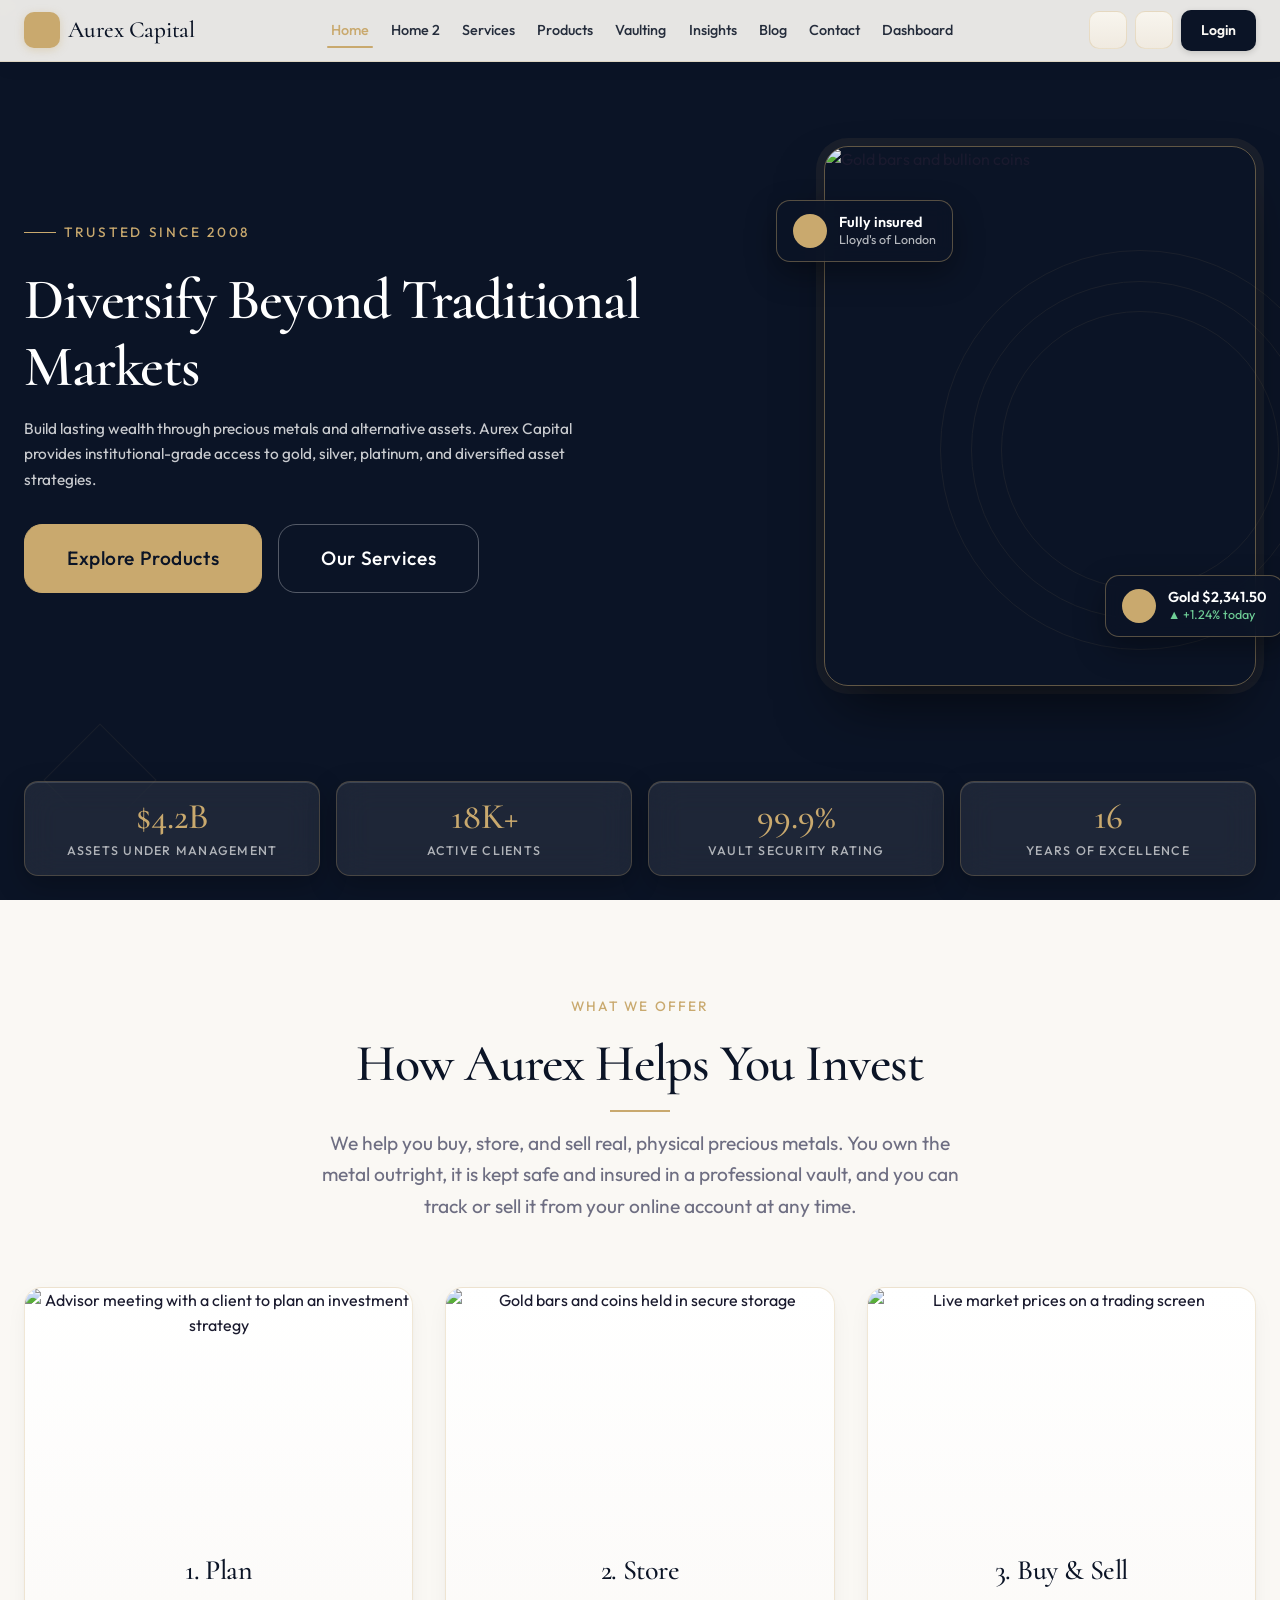
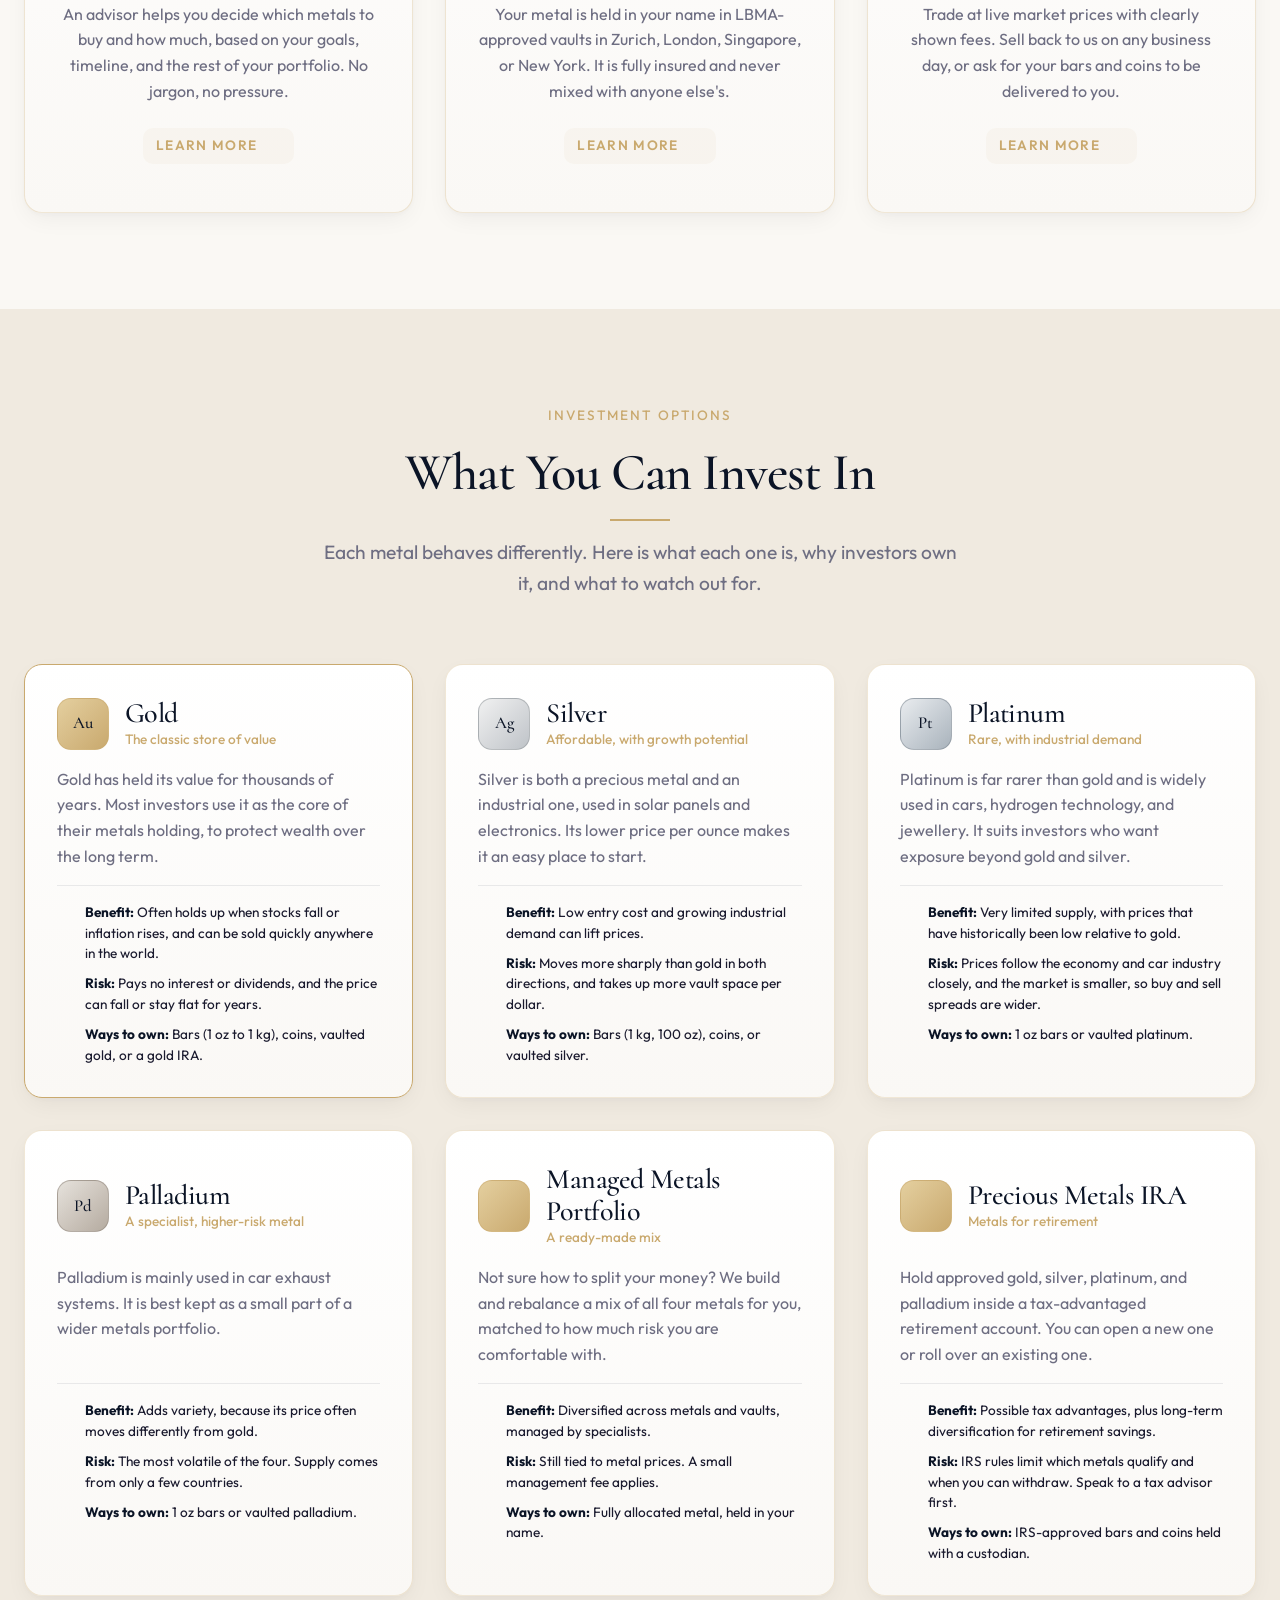
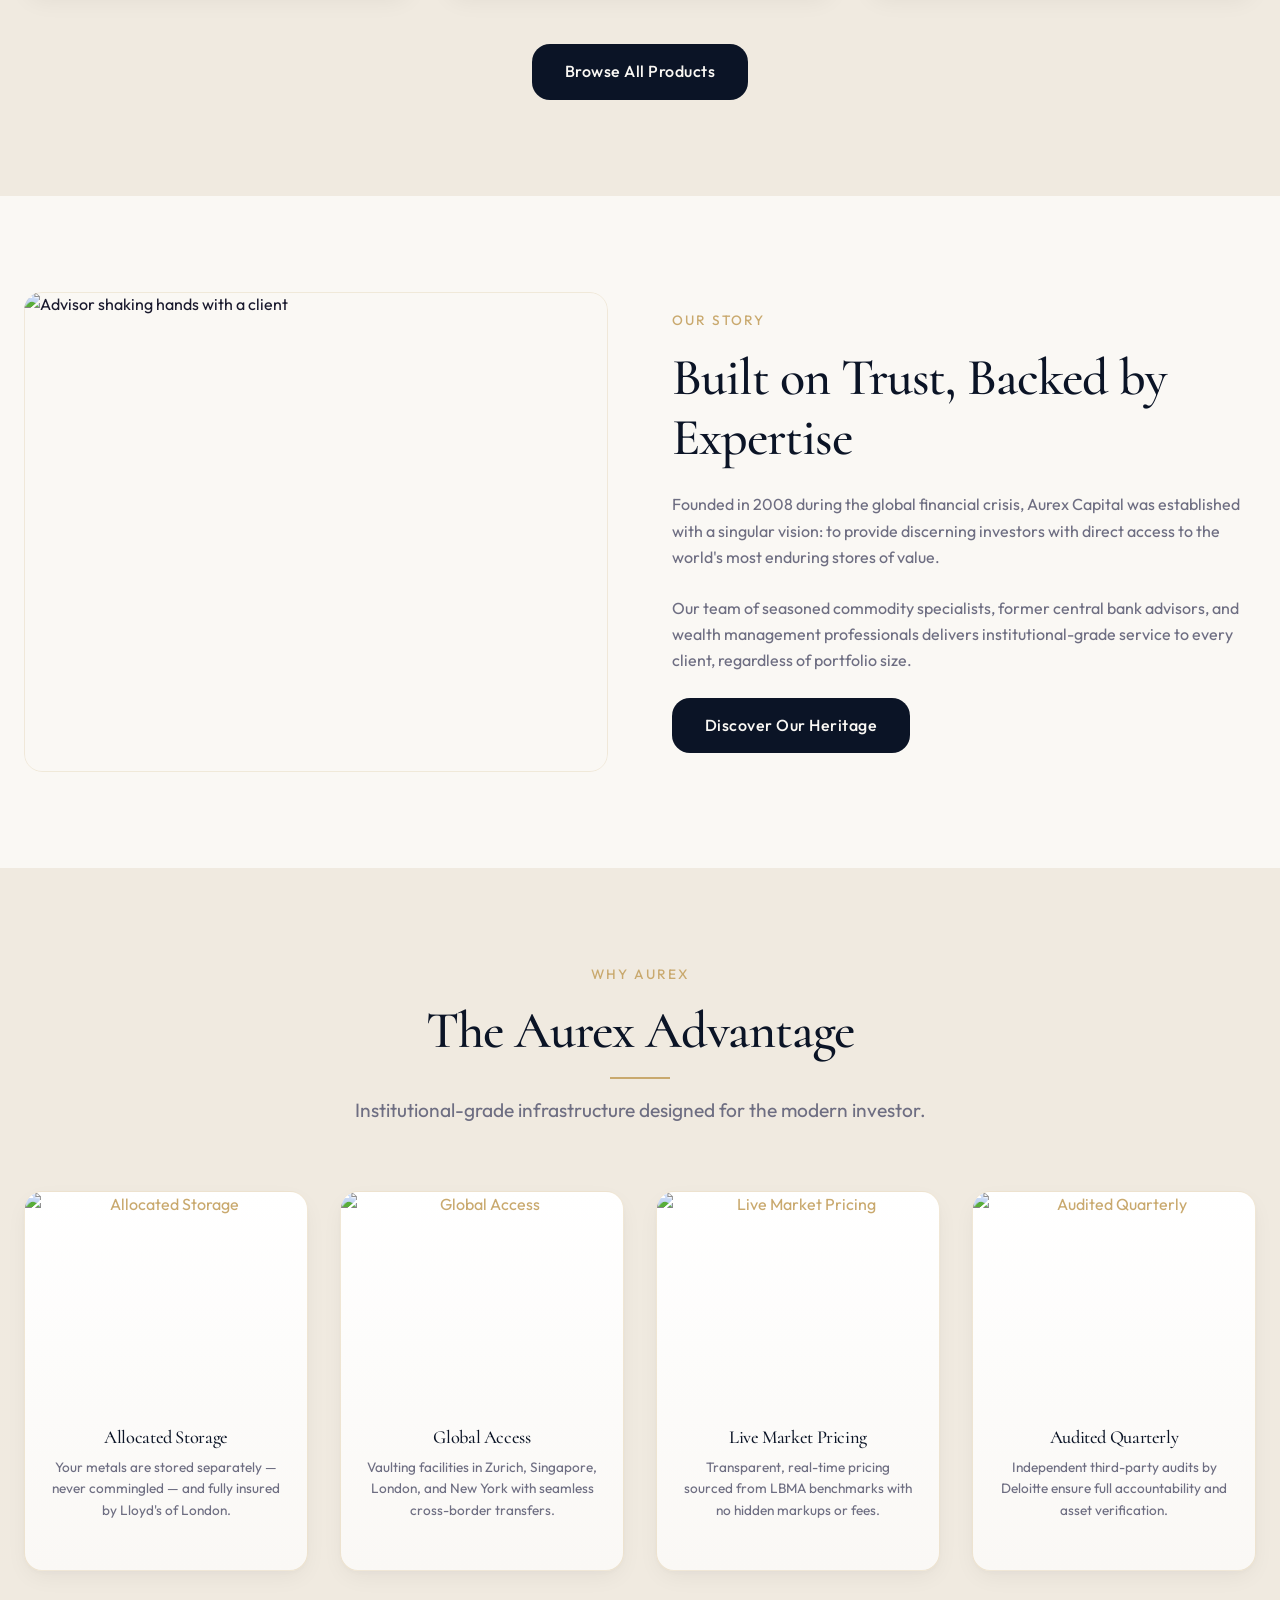
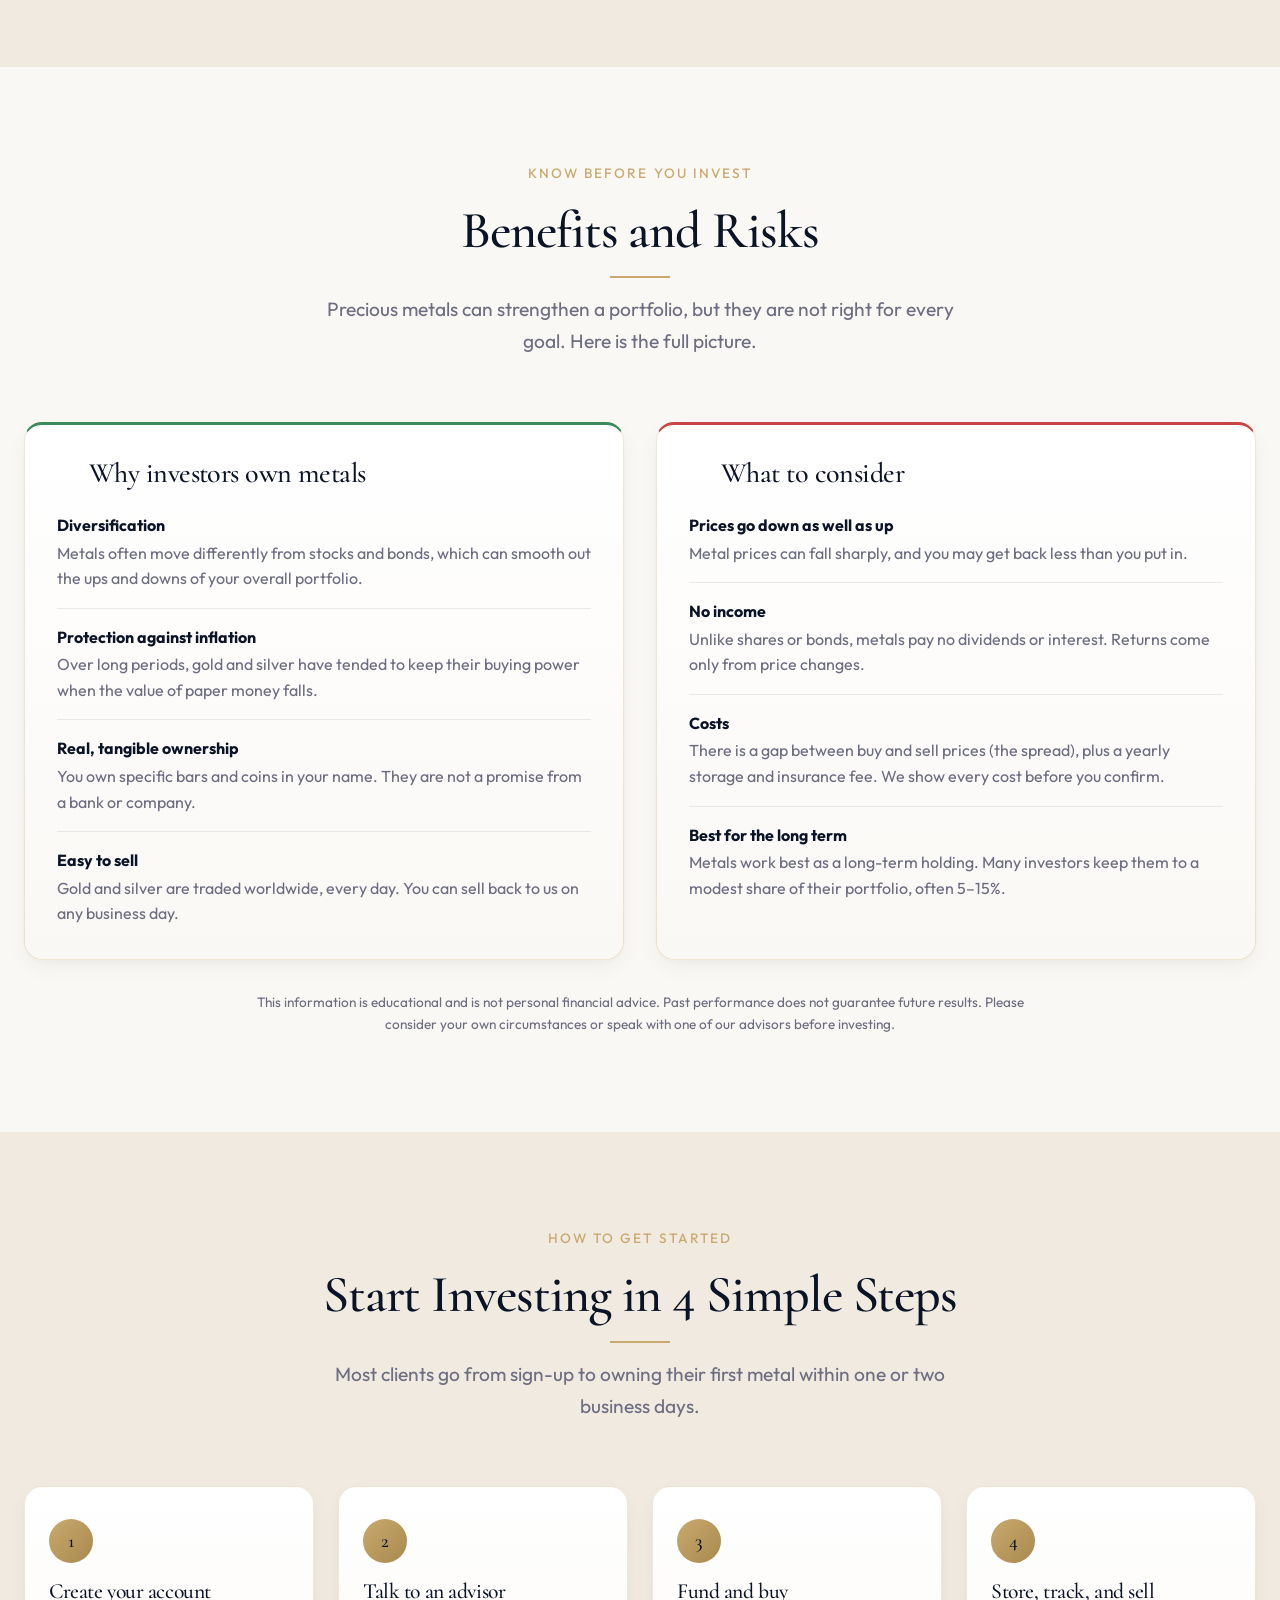
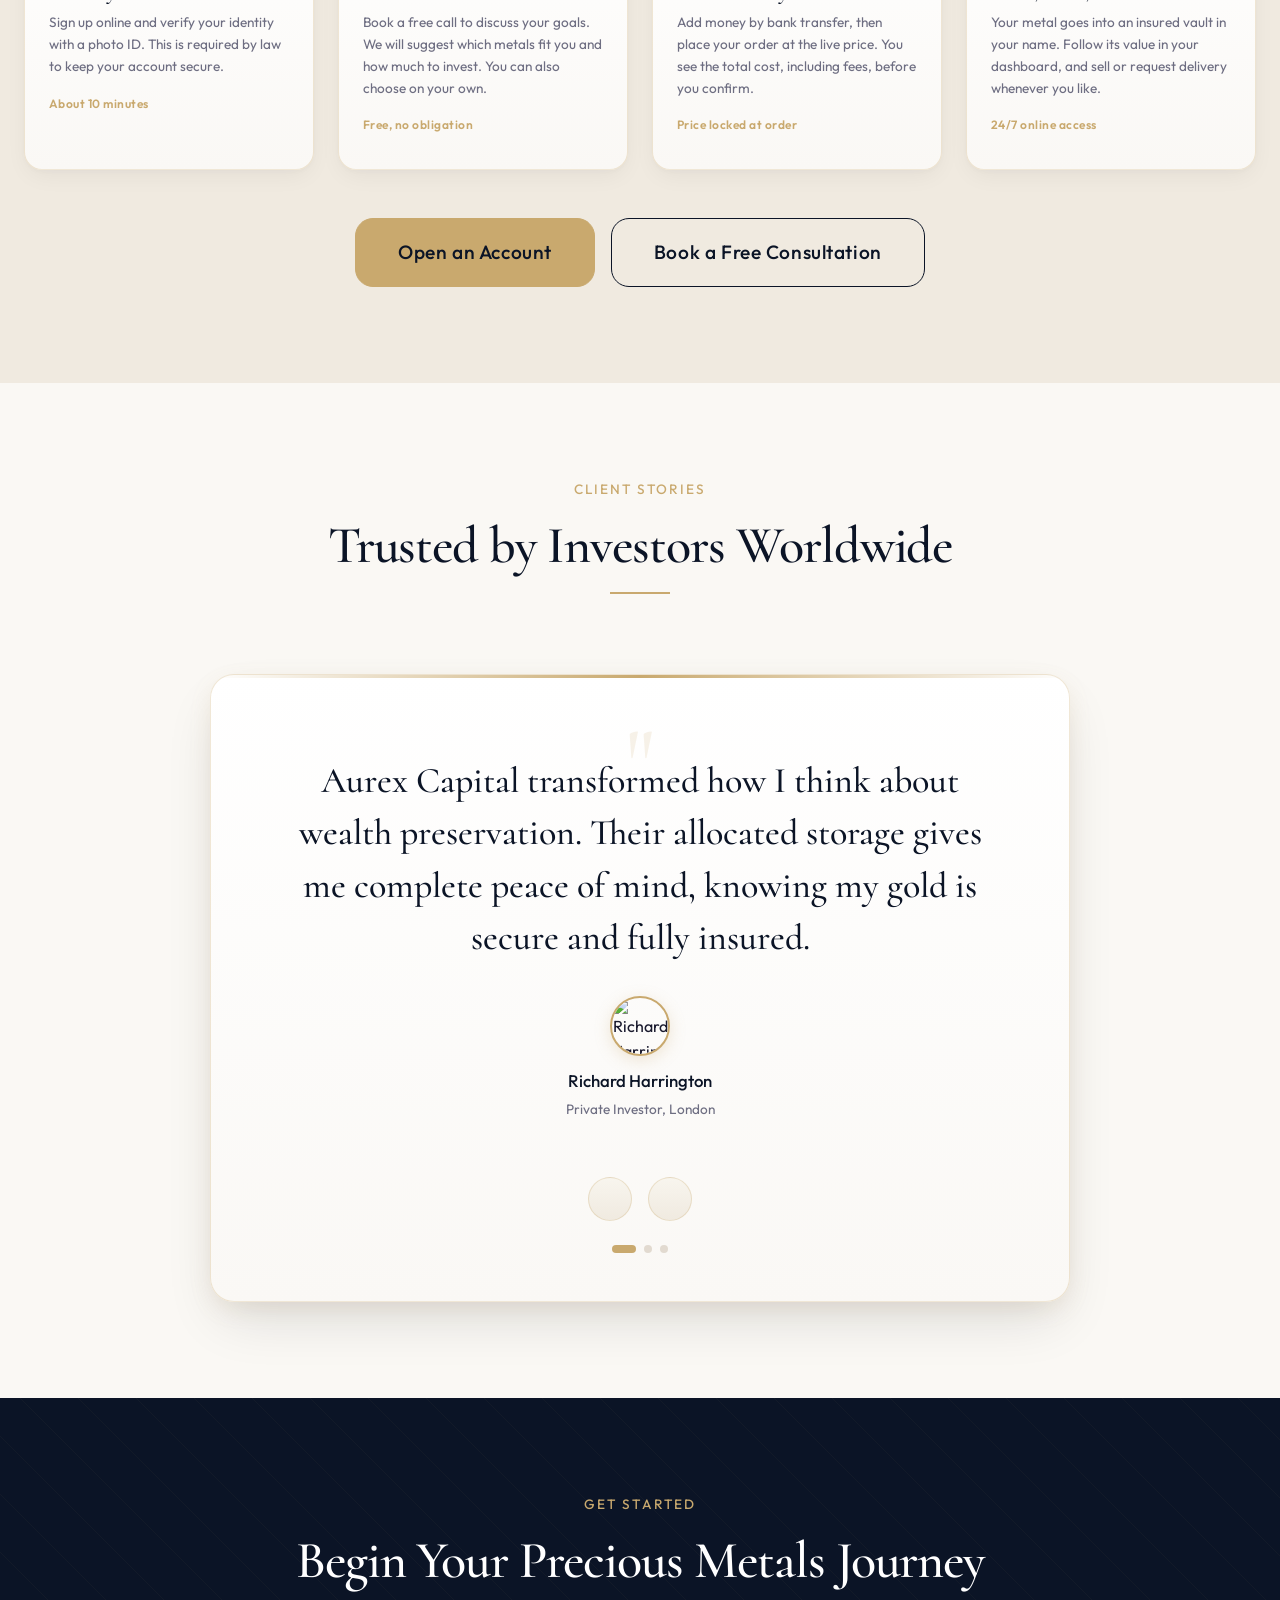
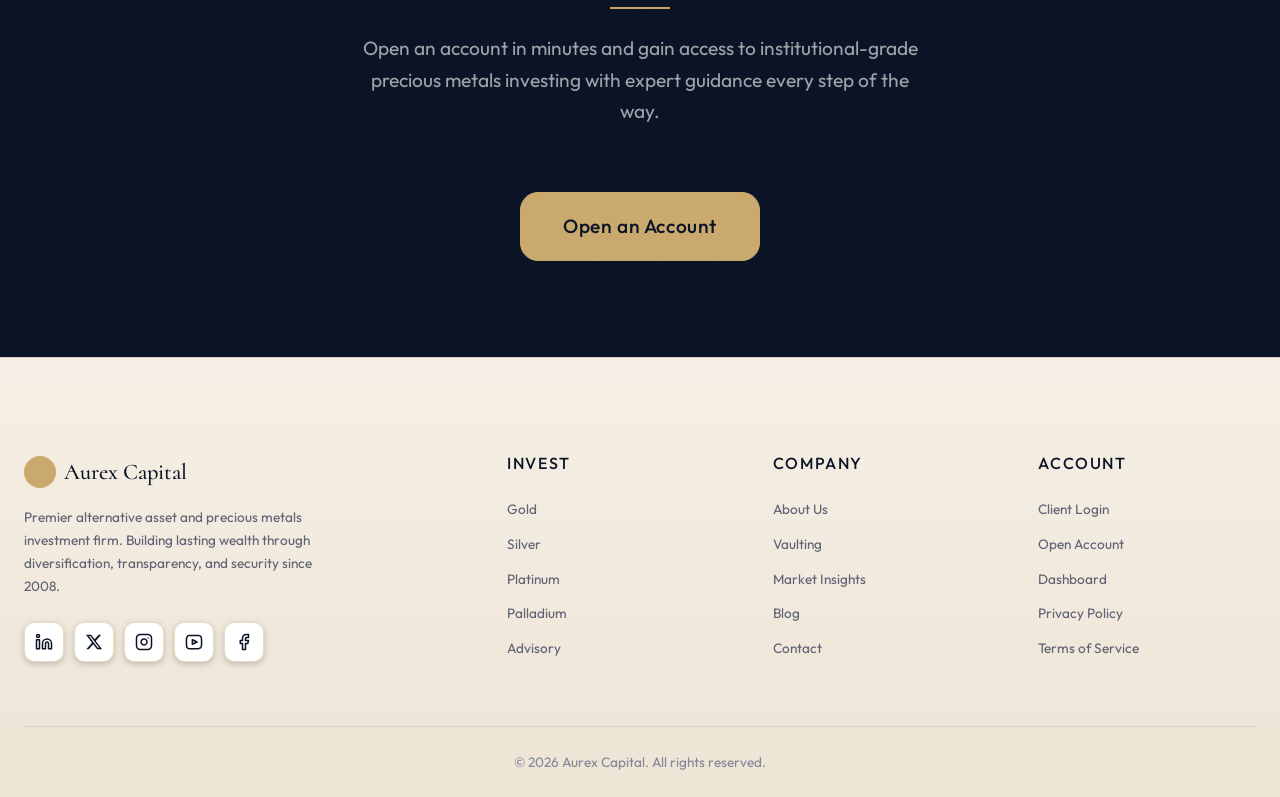
==== commit 131ebf4b: "1doc kavin correction - karthiwebsite" ====
--- a/index.html
+++ b/index.html
@@ -95,7 +95,7 @@
       <div class="hero__deco hero__deco--lines" aria-hidden="true"></div>
       <div class="hero__deco hero__deco--diamond" aria-hidden="true"></div>
 
-      <div class="container">
+      <div class="container hero__layout">
         <div class="hero__content">
           <span class="hero__label">Trusted Since 2008</span>
           <h1>Diversify Beyond Traditional Markets</h1>
@@ -105,6 +105,17 @@
             <a href="services.html" class="btn btn--secondary btn--lg">Our Services</a>
           </div>
         </div>
+        <div class="hero__visual">
+          <img src="https://images.unsplash.com/photo-1624365168785-c65be9114821?w=900&q=80" alt="Gold bars and bullion coins" loading="eager">
+          <div class="hero__badge hero__badge--top">
+            <span class="hero__badge-icon"><i data-lucide="shield-check"></i></span>
+            <span><strong>Fully insured</strong>Lloyd's of London</span>
+          </div>
+          <div class="hero__badge hero__badge--bottom">
+            <span class="hero__badge-icon"><i data-lucide="trending-up"></i></span>
+            <span><strong>Gold $2,341.50</strong><em>▲ +1.24% today</em></span>
+          </div>
+        </div>
       </div>
 
       <div class="hero__stats">
@@ -295,23 +306,23 @@
           <p>Institutional-grade infrastructure designed for the modern investor.</p>
         </div>
         <div class="grid grid--4">
-          <div class="feature-item reveal reveal-delay-1">
-            <img class="feature-item__icon" src="https://images.unsplash.com/photo-1614028674026-a65e31bfd27c?w=200&q=80" alt="Allocated Storage" style="object-fit: cover;" loading="lazy">
+          <div class="feature-item feature-item--photo reveal reveal-delay-1">
+            <img class="feature-item__icon" src="https://images.unsplash.com/photo-1614028674026-a65e31bfd27c?w=600&q=80" alt="Allocated Storage" style="object-fit: cover;" loading="lazy">
             <h4>Allocated Storage</h4>
             <p>Your metals are stored separately — never commingled — and fully insured by Lloyd's of London.</p>
           </div>
-          <div class="feature-item reveal reveal-delay-2">
-            <img class="feature-item__icon" src="https://images.unsplash.com/photo-1526304640581-d334cdbbf45e?w=200&q=80" alt="Global Access" style="object-fit: cover;" loading="lazy">
+          <div class="feature-item feature-item--photo reveal reveal-delay-2">
+            <img class="feature-item__icon" src="https://images.unsplash.com/photo-1526304640581-d334cdbbf45e?w=600&q=80" alt="Global Access" style="object-fit: cover;" loading="lazy">
             <h4>Global Access</h4>
             <p>Vaulting facilities in Zurich, Singapore, London, and New York with seamless cross-border transfers.</p>
           </div>
-          <div class="feature-item reveal reveal-delay-3">
-            <img class="feature-item__icon" src="https://images.unsplash.com/photo-1611974789855-9c2a0a7236a3?w=200&q=80" alt="Live Market Pricing" style="object-fit: cover;" loading="lazy">
+          <div class="feature-item feature-item--photo reveal reveal-delay-3">
+            <img class="feature-item__icon" src="https://images.unsplash.com/photo-1611974789855-9c2a0a7236a3?w=600&q=80" alt="Live Market Pricing" style="object-fit: cover;" loading="lazy">
             <h4>Live Market Pricing</h4>
             <p>Transparent, real-time pricing sourced from LBMA benchmarks with no hidden markups or fees.</p>
           </div>
-          <div class="feature-item reveal reveal-delay-4">
-            <img class="feature-item__icon" src="https://images.unsplash.com/photo-1554224155-6726b3ff858f?w=200&q=80" alt="Audited Quarterly" style="object-fit: cover;" loading="lazy">
+          <div class="feature-item feature-item--photo reveal reveal-delay-4">
+            <img class="feature-item__icon" src="https://images.unsplash.com/photo-1554224155-6726b3ff858f?w=600&q=80" alt="Audited Quarterly" style="object-fit: cover;" loading="lazy">
             <h4>Audited Quarterly</h4>
             <p>Independent third-party audits by Deloitte ensure full accountability and asset verification.</p>
           </div>
@@ -461,6 +472,13 @@
             Aurex Capital
           </div>
           <p>Premier alternative asset and precious metals investment firm. Building lasting wealth through diversification, transparency, and security since 2008.</p>
+          <div class="footer__socials">
+            <a href="#" class="footer__social" aria-label="LinkedIn" title="LinkedIn"><i data-lucide="linkedin"></i></a>
+            <a href="#" class="footer__social" aria-label="X" title="X"><i data-lucide="x-twitter"></i></a>
+            <a href="#" class="footer__social" aria-label="Instagram" title="Instagram"><i data-lucide="instagram"></i></a>
+            <a href="#" class="footer__social" aria-label="YouTube" title="YouTube"><i data-lucide="youtube"></i></a>
+            <a href="#" class="footer__social" aria-label="Facebook" title="Facebook"><i data-lucide="facebook"></i></a>
+          </div>
         </div>
         <div class="footer__col">
           <h4>Invest</h4>
@@ -495,13 +513,6 @@
       </div>
       <div class="footer__bottom">
         <p>&copy; 2026 Aurex Capital. All rights reserved.</p>
-        <div class="footer__socials">
-          <a href="#" class="footer__social" aria-label="LinkedIn" title="LinkedIn"><i data-lucide="linkedin"></i></a>
-          <a href="#" class="footer__social" aria-label="Twitter" title="Twitter / X"><i data-lucide="twitter"></i></a>
-          <a href="#" class="footer__social" aria-label="Instagram" title="Instagram"><i data-lucide="instagram"></i></a>
-          <a href="#" class="footer__social" aria-label="YouTube" title="YouTube"><i data-lucide="youtube"></i></a>
-          <a href="#" class="footer__social" aria-label="Facebook" title="Facebook"><i data-lucide="facebook"></i></a>
-        </div>
       </div>
     </div>
   </footer>
--- a/assets/css/style.css
+++ b/assets/css/style.css
@@ -38,6 +38,28 @@
   --color-drawer-bg: #FFFFFF;
   --color-gold-glow: rgba(201, 169, 110, 0.15);
 
+  /* Dashboard sidebar */
+  --sidebar-bg: linear-gradient(180deg, #FFFFFF 0%, #F7F2E9 100%);
+  --sidebar-border: rgba(201, 169, 110, 0.3);
+  --sidebar-divider: rgba(11, 20, 38, 0.08);
+  --sidebar-text: #3F4458;
+  --sidebar-text-strong: #0B1426;
+  --sidebar-text-muted: #7A7C8C;
+  --sidebar-hover-bg: rgba(201, 169, 110, 0.12);
+  --sidebar-active-text: #8A6A30;
+  --sidebar-active-bg: rgba(201, 169, 110, 0.2);
+
+  /* Site footer */
+  --footer-bg: linear-gradient(180deg, #F5EFE5 0%, #EDE4D5 100%);
+  --footer-text: #4A4F63;
+  --footer-heading: #0B1426;
+  --footer-muted: #5F6375;
+  --footer-faint: #85889A;
+  --footer-divider: rgba(11, 20, 38, 0.1);
+  --footer-social-bg: #FFFFFF;
+  --footer-social-border: rgba(201, 169, 110, 0.4);
+  --footer-social-text: #0B1426;
+
   /* Typography */
   --font-heading: 'Cormorant', serif;
   --font-body: 'Outfit', sans-serif;
@@ -131,6 +153,28 @@
   --color-nav-bg: rgba(10, 14, 26, 0.92);
   --color-drawer-bg: #131A2C;
   --color-gold-glow: rgba(201, 169, 110, 0.10);
+
+  /* Dashboard sidebar */
+  --sidebar-bg: #0B1426;
+  --sidebar-border: rgba(255, 255, 255, 0.06);
+  --sidebar-divider: rgba(255, 255, 255, 0.08);
+  --sidebar-text: rgba(255, 255, 255, 0.82);
+  --sidebar-text-strong: #FFFFFF;
+  --sidebar-text-muted: rgba(255, 255, 255, 0.4);
+  --sidebar-hover-bg: rgba(255, 255, 255, 0.1);
+  --sidebar-active-text: #C9A96E;
+  --sidebar-active-bg: rgba(201, 169, 110, 0.15);
+
+  /* Site footer */
+  --footer-bg: #0B1426;
+  --footer-text: rgba(255, 255, 255, 0.6);
+  --footer-heading: #FFFFFF;
+  --footer-muted: rgba(255, 255, 255, 0.45);
+  --footer-faint: rgba(255, 255, 255, 0.3);
+  --footer-divider: rgba(255, 255, 255, 0.08);
+  --footer-social-bg: rgba(255, 255, 255, 0.04);
+  --footer-social-border: rgba(255, 255, 255, 0.12);
+  --footer-social-text: rgba(255, 255, 255, 0.65);
   --shadow-sm: 0 2px 8px rgba(0, 0, 0, 0.3);
   --shadow: 0 4px 24px -2px rgba(0, 0, 0, 0.45);
   --shadow-lg: 0 16px 40px rgba(0, 0, 0, 0.55);
@@ -847,6 +891,92 @@
   max-width: 720px;
 }
 
+/* Two-column hero: copy on the left, framed image on the right */
+.hero__layout {
+  position: relative;
+  z-index: 2;
+  display: grid;
+  grid-template-columns: minmax(0, 1.2fr) minmax(0, 0.8fr);
+  align-items: center;
+  gap: var(--space-6);
+}
+
+.hero__visual {
+  position: relative;
+  justify-self: end;
+  opacity: 0;
+  animation: fadeSlideUp 0.8s ease forwards;
+  animation-delay: 0.7s;
+}
+
+.hero__visual img {
+  display: block;
+  height: min(62vh, 540px);
+  width: auto;
+  aspect-ratio: 4 / 5;
+  object-fit: cover;
+  border-radius: var(--radius-lg);
+  border: 1px solid rgba(201, 169, 110, 0.45);
+  box-shadow: 0 30px 60px -15px rgba(0, 0, 0, 0.6), 0 0 0 8px rgba(201, 169, 110, 0.08);
+}
+
+.hero__badge {
+  position: absolute;
+  display: flex;
+  align-items: center;
+  gap: 12px;
+  padding: 12px 16px;
+  border-radius: var(--radius-md);
+  background: rgba(11, 20, 38, 0.82);
+  border: 1px solid rgba(201, 169, 110, 0.4);
+  backdrop-filter: blur(10px);
+  box-shadow: 0 12px 30px rgba(0, 0, 0, 0.35);
+  color: rgba(255, 255, 255, 0.7);
+  font-size: 0.78rem;
+  line-height: 1.35;
+  white-space: nowrap;
+}
+
+.hero__badge strong {
+  display: block;
+  color: #FFFFFF;
+  font-size: 0.9rem;
+  font-weight: 600;
+}
+
+.hero__badge em {
+  font-style: normal;
+  color: #6FCF97;
+}
+
+.hero__badge--top {
+  top: 10%;
+  inset-inline-start: -48px;
+}
+
+.hero__badge--bottom {
+  bottom: 9%;
+  inset-inline-end: -28px;
+}
+
+.hero__badge-icon {
+  width: 34px;
+  height: 34px;
+  border-radius: 50%;
+  display: flex;
+  align-items: center;
+  justify-content: center;
+  background: var(--gold);
+  color: var(--navy);
+  flex-shrink: 0;
+}
+
+.hero__badge-icon i,
+.hero__badge-icon svg {
+  width: 18px;
+  height: 18px;
+}
+
 .hero__label {
   display: inline-flex;
   align-items: center;
@@ -994,8 +1124,12 @@
   }
 
   .hero h1 {
-    font-size: clamp(1.85rem, 3.6vw, 2.5rem);
+    font-size: clamp(2.25rem, 3.8vw, 3.25rem);
     margin-block-end: var(--space-1);
+  }
+
+  .hero__visual img {
+    height: min(58vh, 440px);
   }
 
   .hero__desc {
@@ -1372,10 +1506,16 @@
 }
 
 .about-split__img img {
+  display: block;
   width: 100%;
   height: 480px;
   object-fit: cover;
   border-radius: var(--radius);
+}
+
+/* For source images with white bands baked in: zoom slightly to crop them */
+.about-split__img--trim img {
+  transform: scale(1.12);
 }
 
 .about-split__img::after {
@@ -1486,6 +1626,46 @@
   font-size: var(--size-caption);
   color: var(--color-text-muted);
   line-height: 1.6;
+}
+
+/* Photo variants: the image fills the top half of the card, edge to edge */
+.feature-item--photo {
+  padding-block-start: 0;
+}
+
+.feature-item--photo .feature-item__icon,
+.card--photo .card__icon {
+  display: block;
+  width: calc(100% + 2 * var(--card-pad-x));
+  max-width: none;
+  height: auto;
+  aspect-ratio: 4 / 3;
+  object-fit: cover;
+  margin-inline: calc(-1 * var(--card-pad-x));
+  margin-block-end: var(--space-3);
+  padding: 0;
+  border: none;
+  border-radius: 0;
+  box-shadow: none;
+  background: none;
+  transition: transform var(--transition-slow);
+}
+
+.feature-item--photo {
+  --card-pad-x: var(--space-3);
+}
+
+.card--photo {
+  --card-pad-x: var(--space-4);
+  padding-block-start: 0;
+}
+
+.feature-item--photo:hover .feature-item__icon,
+.card--photo:hover .card__icon {
+  transform: none;
+  background: none;
+  box-shadow: none;
+  filter: brightness(1.06);
 }
 
 /* ═══════════════════════════════════════════════════════════════════
@@ -1687,10 +1867,10 @@
    FOOTER
    ═══════════════════════════════════════════════════════════════════ */
 .footer {
-  background: var(--navy);
-  color: rgba(255, 255, 255, 0.6);
+  background: var(--footer-bg);
+  color: var(--footer-text);
   padding-block-start: var(--space-7);
-  border-block-start: 1px solid rgba(255, 255, 255, 0.08);
+  border-block-start: 1px solid var(--footer-divider);
 }
 
 .footer__grid {
@@ -1698,11 +1878,11 @@
   grid-template-columns: 2fr 1fr 1fr 1fr;
   gap: var(--space-5);
   padding-block-end: var(--space-6);
-  border-block-end: 1px solid rgba(255, 255, 255, 0.08);
+  border-block-end: 1px solid var(--footer-divider);
 }
 
 .footer__brand p {
-  color: rgba(255, 255, 255, 0.45);
+  color: var(--footer-muted);
   margin-block-start: var(--space-2);
   max-width: 300px;
   font-size: var(--size-caption);
@@ -1716,7 +1896,7 @@
   font-family: var(--font-heading);
   font-size: 1.4rem;
   font-weight: var(--weight-h3);
-  color: #FFFFFF;
+  color: var(--footer-heading);
 }
 
 .footer__logo-icon {
@@ -1736,7 +1916,7 @@
 }
 
 .footer__col h4 {
-  color: #FFFFFF;
+  color: var(--footer-heading);
   font-family: var(--font-body);
   font-size: var(--size-body);
   font-weight: var(--weight-bold-inline);
@@ -1753,7 +1933,7 @@
 
 .footer__col a {
   font-size: var(--size-caption);
-  color: rgba(255, 255, 255, 0.45);
+  color: var(--footer-muted);
   transition: color var(--transition);
   display: inline-block;
   padding-block: 2px;
@@ -1765,14 +1945,18 @@
 
 .footer__bottom {
   display: flex;
-  justify-content: space-between;
+  justify-content: center;
   align-items: center;
   padding-block: var(--space-3);
+}
+
+.footer__brand .footer__socials {
+  margin-block-start: var(--space-3);
 }
 
 .footer__bottom p {
   font-size: var(--size-caption);
-  color: rgba(255, 255, 255, 0.3);
+  color: var(--footer-faint);
 }
 
 .footer__socials {
@@ -1786,12 +1970,12 @@
   width: 40px;
   height: 40px;
   border-radius: var(--radius-sm);
-  background: rgba(255, 255, 255, 0.04);
-  border: 1px solid rgba(255, 255, 255, 0.12);
+  background: var(--footer-social-bg);
+  border: 1px solid var(--footer-social-border);
   display: inline-flex;
   align-items: center;
   justify-content: center;
-  color: rgba(255, 255, 255, 0.65);
+  color: var(--footer-social-text);
   transition: all var(--transition);
   box-shadow: 0 2px 6px rgba(0, 0, 0, 0.2);
   text-decoration: none;
@@ -2820,8 +3004,9 @@
 /* Sidebar */
 .dashboard__sidebar {
   width: 260px;
-  background: var(--navy);
-  color: #FFFFFF;
+  background: var(--sidebar-bg);
+  border-inline-end: 1px solid var(--sidebar-border);
+  color: var(--sidebar-text-strong);
   display: flex;
   flex-direction: column;
   position: fixed;
@@ -2834,7 +3019,7 @@
 
 .dashboard__sidebar-header {
   padding: var(--space-3);
-  border-block-end: 1px solid rgba(255, 255, 255, 0.08);
+  border-block-end: 1px solid var(--sidebar-divider);
 }
 
 .dashboard__sidebar-logo {
@@ -2844,7 +3029,7 @@
   font-family: var(--font-heading);
   font-size: 1.3rem;
   font-weight: var(--weight-h3);
-  color: #FFFFFF;
+  color: var(--sidebar-text-strong);
 }
 
 .dashboard__sidebar-logo .navbar__logo-icon {
@@ -2872,7 +3057,7 @@
   font-weight: 600;
   text-transform: uppercase;
   letter-spacing: 0.15em;
-  color: var(--gold);
+  color: var(--sidebar-active-text);
   opacity: 0.8;
   padding: var(--space-1) var(--space-2);
   margin-block-end: var(--space-1);
@@ -2884,7 +3069,7 @@
   gap: var(--space-2);
   padding: 10px var(--space-2);
   border-radius: var(--radius-sm);
-  color: rgba(255, 255, 255, 0.82);
+  color: var(--sidebar-text);
   font-size: var(--size-label);
   font-weight: var(--weight-label);
   transition: all var(--transition);
@@ -2892,14 +3077,14 @@
 }
 
 .dashboard__nav-link:hover {
-  color: #FFFFFF;
-  background: rgba(255, 255, 255, 0.1);
+  color: var(--sidebar-text-strong);
+  background: var(--sidebar-hover-bg);
   padding-inline-start: calc(var(--space-2) + 4px);
 }
 
 .dashboard__nav-link.active {
-  color: var(--gold);
-  background: rgba(201, 169, 110, 0.15);
+  color: var(--sidebar-active-text);
+  background: var(--sidebar-active-bg);
   font-weight: 600;
   box-shadow: inset 2px 0 0 var(--gold);
 }
@@ -2922,7 +3107,7 @@
 
 .dashboard__sidebar-footer {
   padding: var(--space-2);
-  border-block-start: 1px solid rgba(255, 255, 255, 0.08);
+  border-block-start: 1px solid var(--sidebar-divider);
 }
 
 .dashboard__user {
@@ -2948,7 +3133,7 @@
 .dashboard__user-name {
   font-size: var(--size-caption);
   font-weight: var(--weight-bold-inline);
-  color: #FFFFFF;
+  color: var(--sidebar-text-strong);
   white-space: nowrap;
   overflow: hidden;
   text-overflow: ellipsis;
@@ -2956,7 +3141,7 @@
 
 .dashboard__user-email {
   font-size: 0.75rem;
-  color: rgba(255, 255, 255, 0.4);
+  color: var(--sidebar-text-muted);
   white-space: nowrap;
   overflow: hidden;
   text-overflow: ellipsis;
@@ -2971,15 +3156,42 @@
   transition: margin var(--transition);
 }
 
+/* Sticky top bar: bleeds over the main padding so it spans edge to edge */
 .dashboard__topbar {
+  --topbar-bleed: var(--space-4);
+  position: sticky;
+  top: 0;
+  z-index: 100;
   display: flex;
   align-items: center;
   justify-content: space-between;
-  margin-block-end: var(--space-4);
+  gap: var(--space-2);
+  margin: calc(-1 * var(--topbar-bleed)) calc(-1 * var(--topbar-bleed)) var(--space-4);
+  padding: var(--space-2) var(--topbar-bleed);
+  min-height: 76px;
+  background: var(--color-nav-bg);
+  backdrop-filter: blur(14px);
+  -webkit-backdrop-filter: blur(14px);
+  border-block-end: 1px solid var(--box-border-subtle);
+}
+
+.dashboard__topbar-title {
+  display: flex;
+  align-items: center;
+  gap: var(--space-2);
+  min-width: 0;
 }
 
 .dashboard__topbar h1 {
   font-size: var(--size-h3);
+  line-height: 1.15;
+  white-space: nowrap;
+  overflow: hidden;
+  text-overflow: ellipsis;
+}
+
+.dashboard__topbar-actions {
+  flex-shrink: 0;
 }
 
 .dashboard__topbar-actions {
@@ -4042,7 +4254,8 @@
   border-color: rgba(140, 130, 120, 0.5);
 }
 
-.asset-card__symbol i {
+.asset-card__symbol i,
+.asset-card__symbol svg {
   width: 24px;
   height: 24px;
 }
@@ -4083,16 +4296,30 @@
   gap: 10px;
 }
 
-.asset-card__points i {
-  width: 16px;
-  height: 16px;
+/* Lucide swaps <i> for <svg>, so size both; flex-shrink:0 keeps every icon 18px */
+.asset-card__points i,
+.asset-card__points svg {
+  width: 18px;
+  height: 18px;
+  min-width: 18px;
   flex-shrink: 0;
-  margin-block-start: 2px;
-}
-
-.asset-card__points .is-benefit i { color: var(--color-success); }
-.asset-card__points .is-risk i { color: var(--color-error); }
-.asset-card__points .is-format i { color: var(--gold); }
+  margin-block-start: 1px;
+}
+
+.asset-card__points .is-benefit :is(i, svg) { color: var(--color-success); }
+.asset-card__points .is-risk :is(i, svg) { color: var(--color-error); }
+.asset-card__points .is-format :is(i, svg) { color: var(--gold); }
+
+/* Line up header, description and points across cards in the same row */
+@supports (grid-template-rows: subgrid) {
+  .grid > .asset-card {
+    display: grid;
+    grid-row: span 3;
+    grid-template-rows: subgrid;
+    row-gap: var(--space-2);
+    align-content: start;
+  }
+}
 
 .asset-card__points strong {
   color: var(--color-heading);
@@ -4127,13 +4354,15 @@
   margin-block-end: var(--space-3);
 }
 
-.pros-cons__panel h3 i {
+.pros-cons__panel h3 i,
+.pros-cons__panel h3 svg {
   width: 24px;
   height: 24px;
+  flex-shrink: 0;
   color: var(--color-success);
 }
 
-.pros-cons__panel--risk h3 i {
+.pros-cons__panel--risk h3 :is(i, svg) {
   color: var(--color-error);
 }
 
@@ -4241,6 +4470,69 @@
   margin-block-start: var(--space-5);
 }
 
+/* FAQ Accordion */
+.faq-list {
+  display: flex;
+  flex-direction: column;
+  gap: var(--space-2);
+}
+
+.faq-item {
+  background: var(--box-bg);
+  border: 1px solid var(--box-border);
+  border-radius: var(--radius-md);
+  box-shadow: var(--box-shadow);
+  transition: border-color var(--transition);
+}
+
+.faq-item:hover,
+.faq-item[open] {
+  border-color: var(--box-border-hover);
+}
+
+.faq-item summary {
+  display: flex;
+  align-items: center;
+  justify-content: space-between;
+  gap: var(--space-2);
+  padding: var(--space-3);
+  cursor: pointer;
+  list-style: none;
+  font-family: var(--font-heading);
+  font-size: 1.3rem;
+  font-weight: var(--weight-h3);
+  color: var(--color-heading);
+}
+
+.faq-item summary::-webkit-details-marker {
+  display: none;
+}
+
+/* Plus sign that turns into a minus when open */
+.faq-item summary::after {
+  content: '';
+  flex-shrink: 0;
+  width: 28px;
+  height: 28px;
+  border-radius: 50%;
+  border: 1px solid var(--box-border);
+  background:
+    linear-gradient(var(--gold), var(--gold)) center / 12px 1.5px no-repeat,
+    linear-gradient(var(--gold), var(--gold)) center / 1.5px 12px no-repeat;
+  transition: transform var(--transition);
+}
+
+.faq-item[open] summary::after {
+  background: linear-gradient(var(--gold), var(--gold)) center / 12px 1.5px no-repeat;
+  transform: rotate(180deg);
+}
+
+.faq-item p {
+  padding: 0 var(--space-3) var(--space-3);
+  color: var(--color-text-muted);
+  line-height: 1.7;
+}
+
 @media (max-width: 1024px) {
   .steps {
     grid-template-columns: repeat(2, minmax(0, 1fr));
@@ -4308,6 +4600,14 @@
     padding-block-end: var(--space-6);
   }
 
+  .hero__layout {
+    grid-template-columns: minmax(0, 1fr);
+  }
+
+  .hero__visual {
+    display: none;
+  }
+
   .hero__stats {
     padding-block-end: var(--space-3);
   }
@@ -4331,8 +4631,10 @@
     gap: var(--space-4);
   }
 
+  /* Stacked layout: keep the photo's shape instead of a fixed crop height */
   .about-split__img img {
-    height: 360px;
+    height: auto;
+    aspect-ratio: 16 / 10;
   }
 
   .blog-grid {
@@ -4410,7 +4712,8 @@
 
   .hero {
     min-height: auto;
-    padding-block-start: var(--space-7);
+    /* Clear the fixed navbar (~70px) plus breathing room */
+    padding-block-start: calc(70px + var(--space-5));
     padding-block-end: var(--space-6);
   }
 
@@ -4527,19 +4830,15 @@
     text-align: center;
   }
 
+  /* Toggles stay pinned top-right; top padding keeps the card clear of them */
   .auth {
-    padding-block: var(--space-4);
+    padding-block: calc(var(--space-2) + 40px + var(--space-3)) var(--space-4);
     justify-content: flex-start;
   }
 
   .auth__toggles {
-    position: static;
-    width: 100%;
-    max-width: 460px;
-    display: flex;
-    justify-content: flex-end;
-    margin-block-end: var(--space-2);
-    z-index: 10;
+    top: var(--space-2);
+    inset-inline-end: var(--space-2);
   }
 
   .auth__card {
@@ -4566,13 +4865,34 @@
     padding: var(--space-2);
   }
 
+  /* Row 1: menu + toggles. Row 2: page title on its own line */
   .dashboard__topbar {
-    gap: var(--space-1);
+    --topbar-bleed: var(--space-2);
+    display: grid;
+    grid-template-columns: auto 1fr auto;
+    grid-template-areas:
+      "menu . actions"
+      "title title title";
+    row-gap: 6px;
     margin-block-end: var(--space-3);
+    padding-block: 12px;
+  }
+
+  .dashboard__topbar-title {
+    display: contents;
+  }
+
+  .dashboard__menu-toggle {
+    grid-area: menu;
+  }
+
+  .dashboard__topbar-actions {
+    grid-area: actions;
   }
 
   .dashboard__topbar h1 {
-    font-size: 1.5rem;
+    grid-area: title;
+    font-size: 1.6rem;
   }
 
   .dashboard__panel {
@@ -4741,7 +5061,8 @@
   .hero__label,
   .hero h1,
   .hero__desc,
-  .hero__btns {
+  .hero__btns,
+  .hero__visual {
     opacity: 1 !important;
     transform: none !important;
   }
